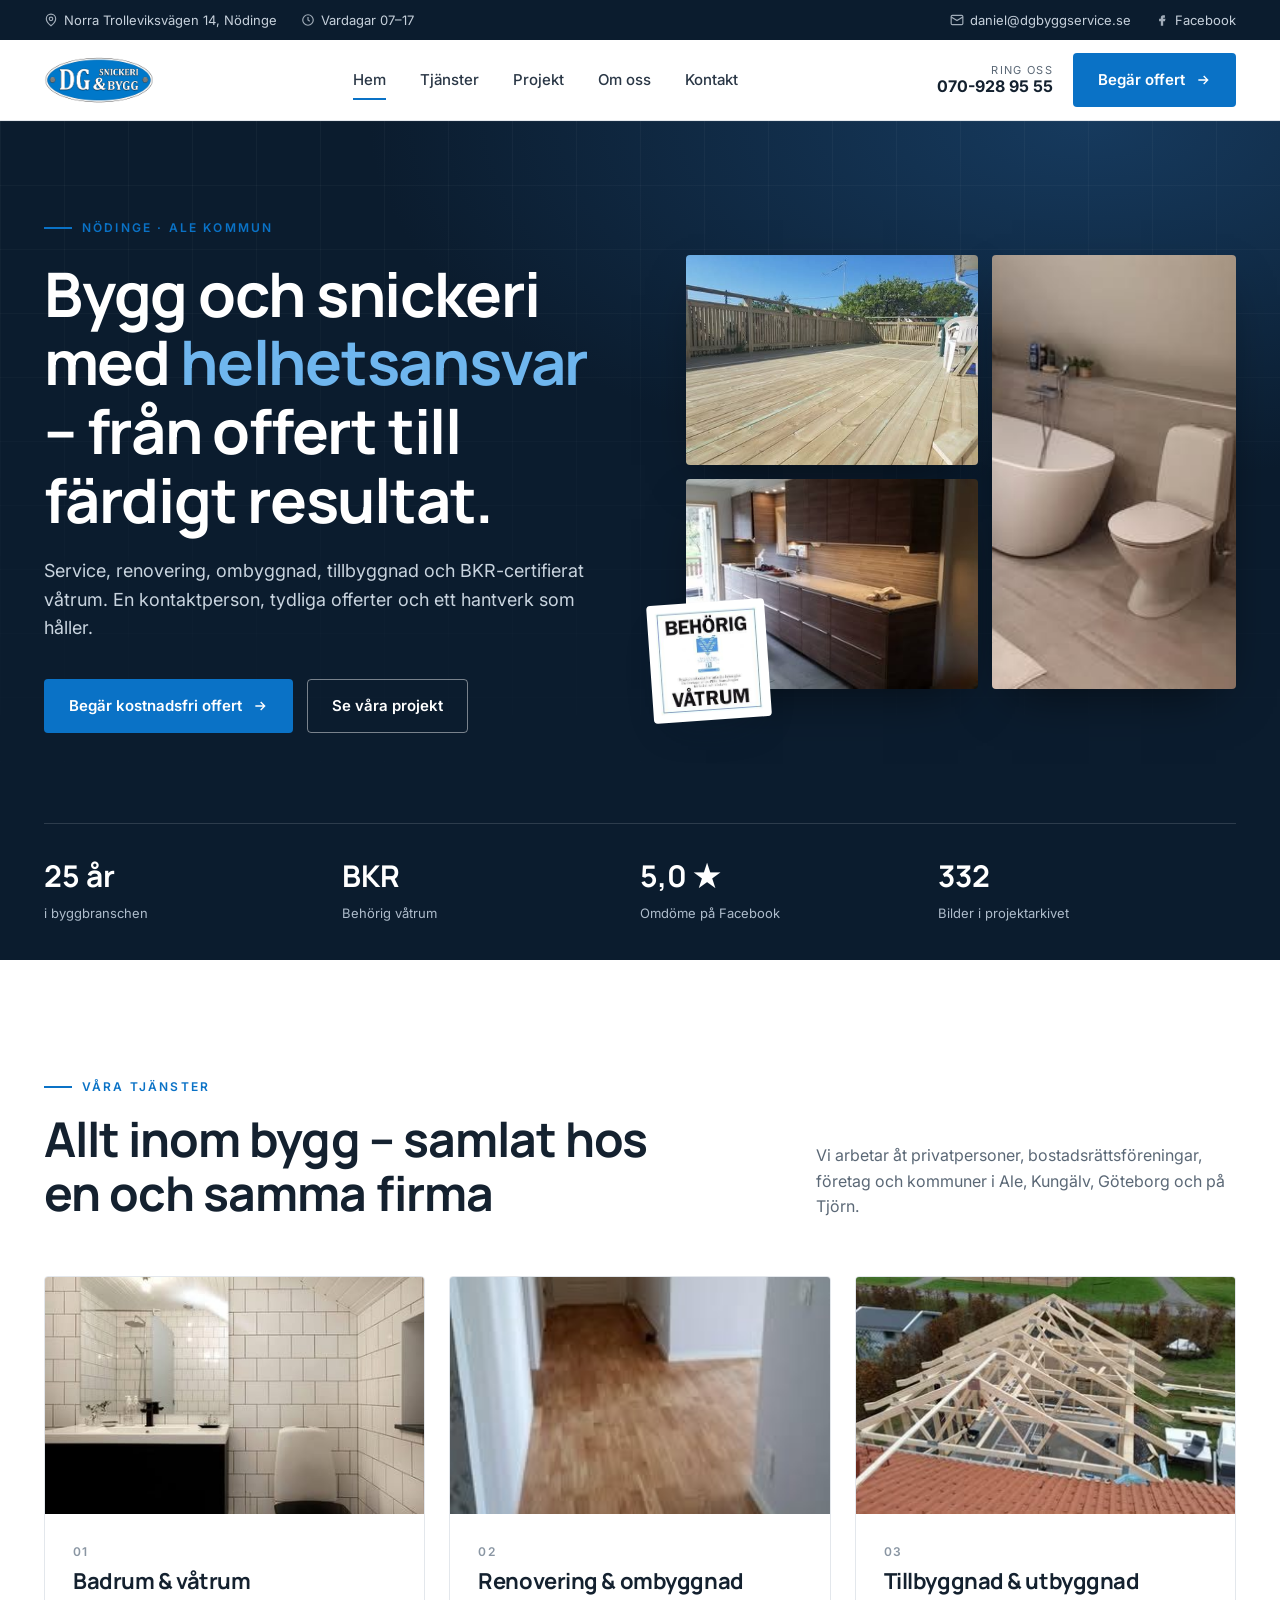
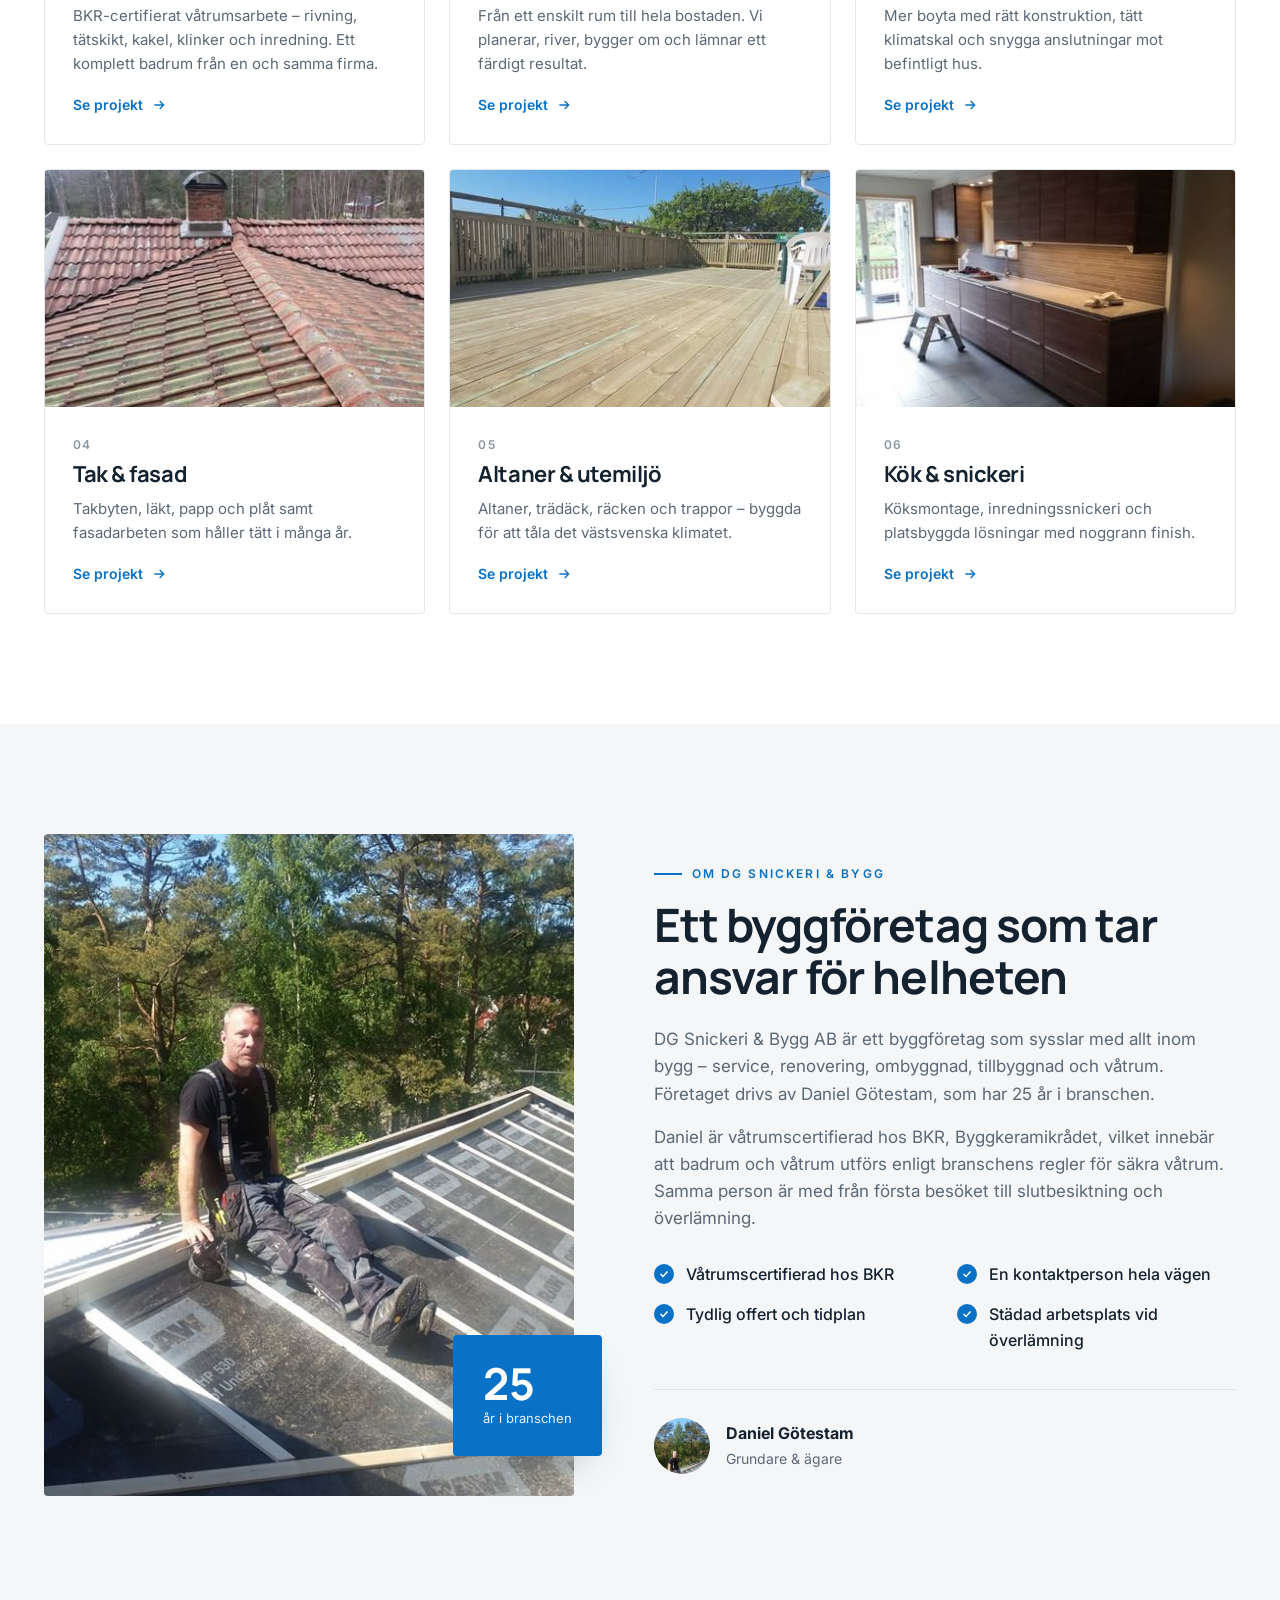
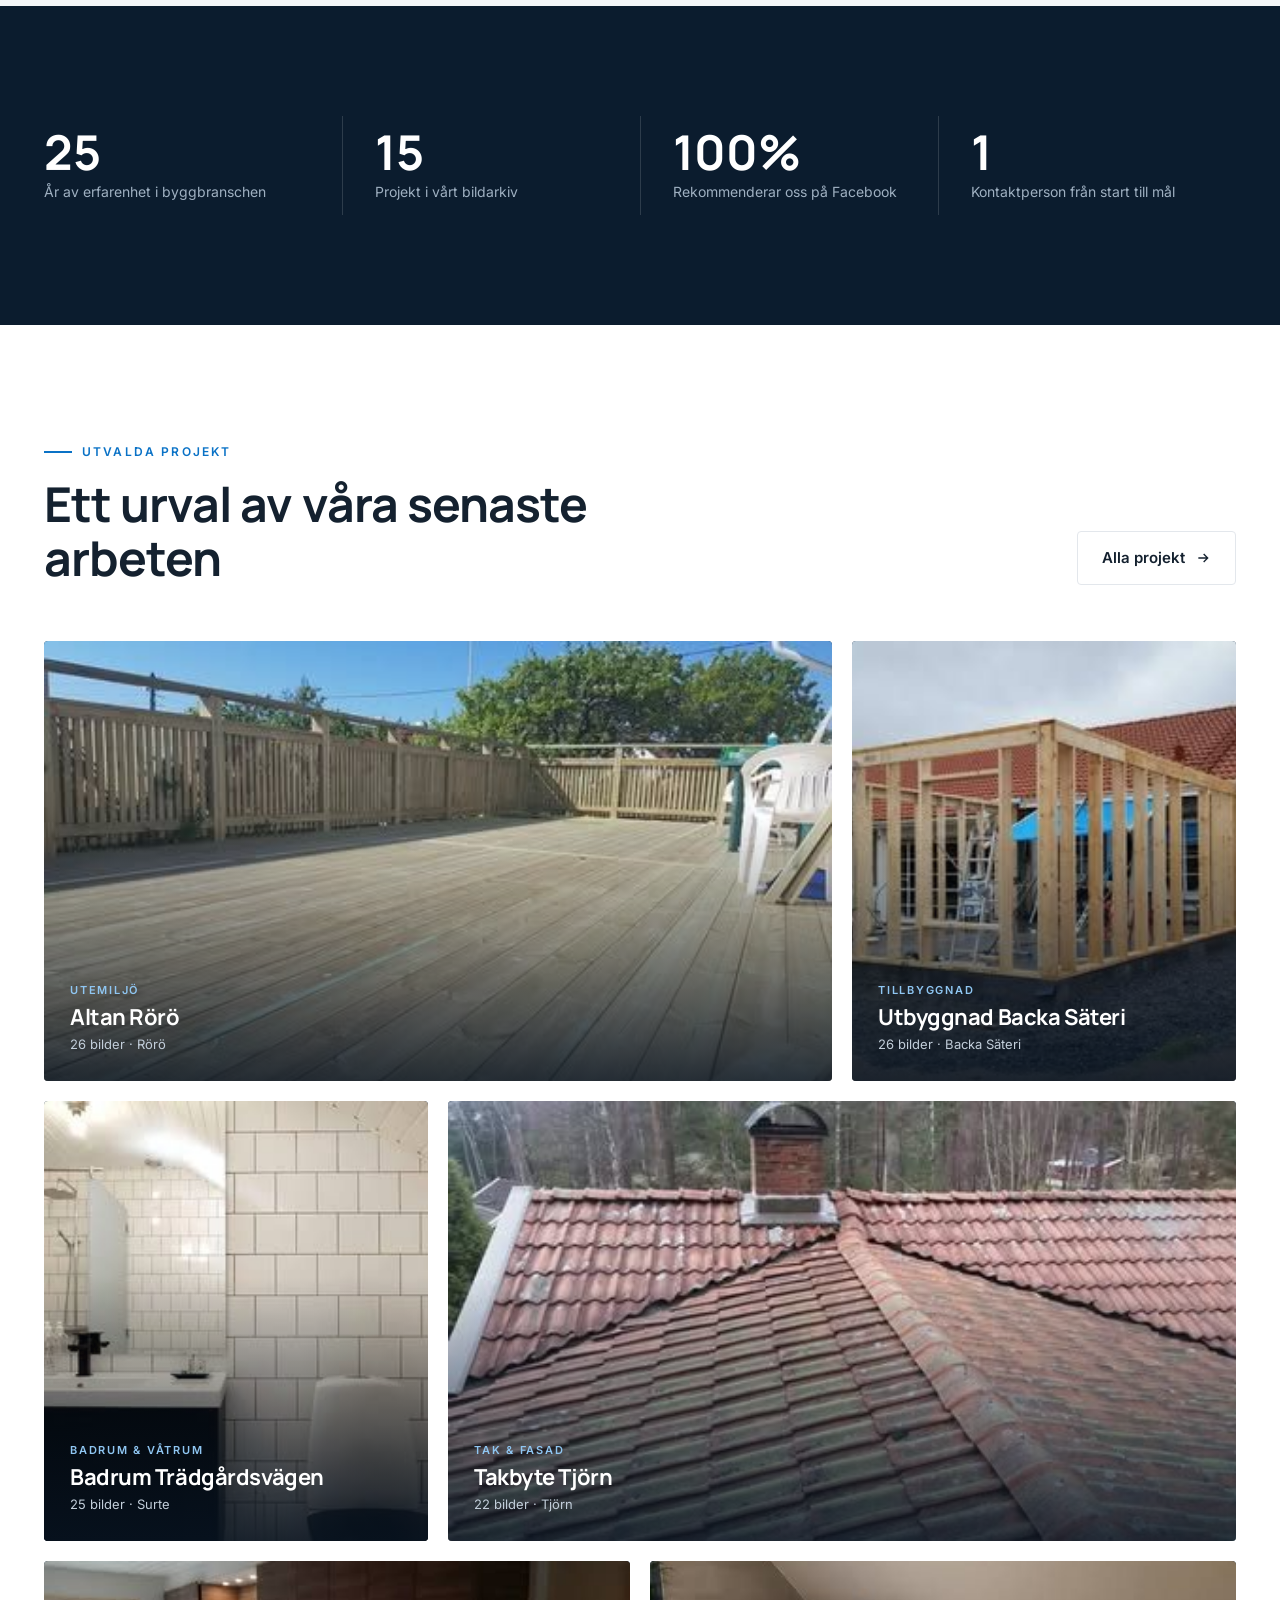
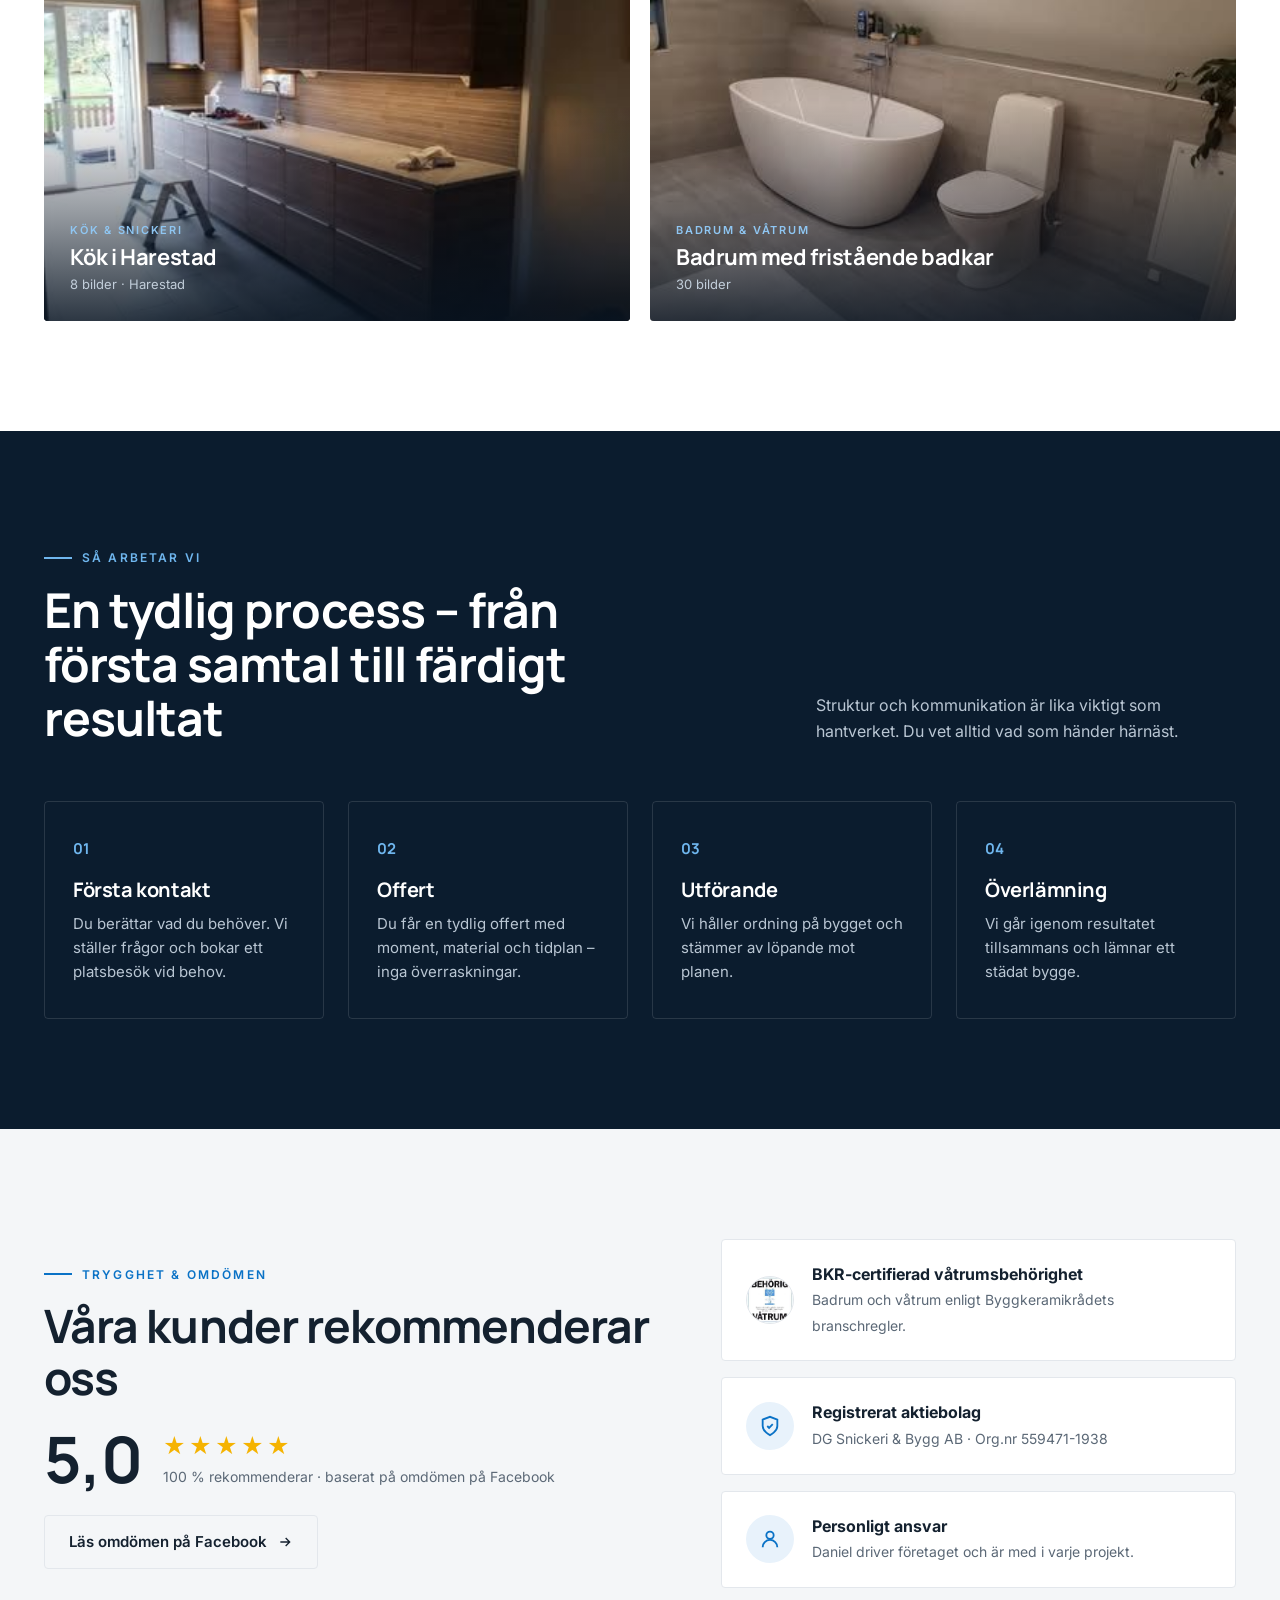
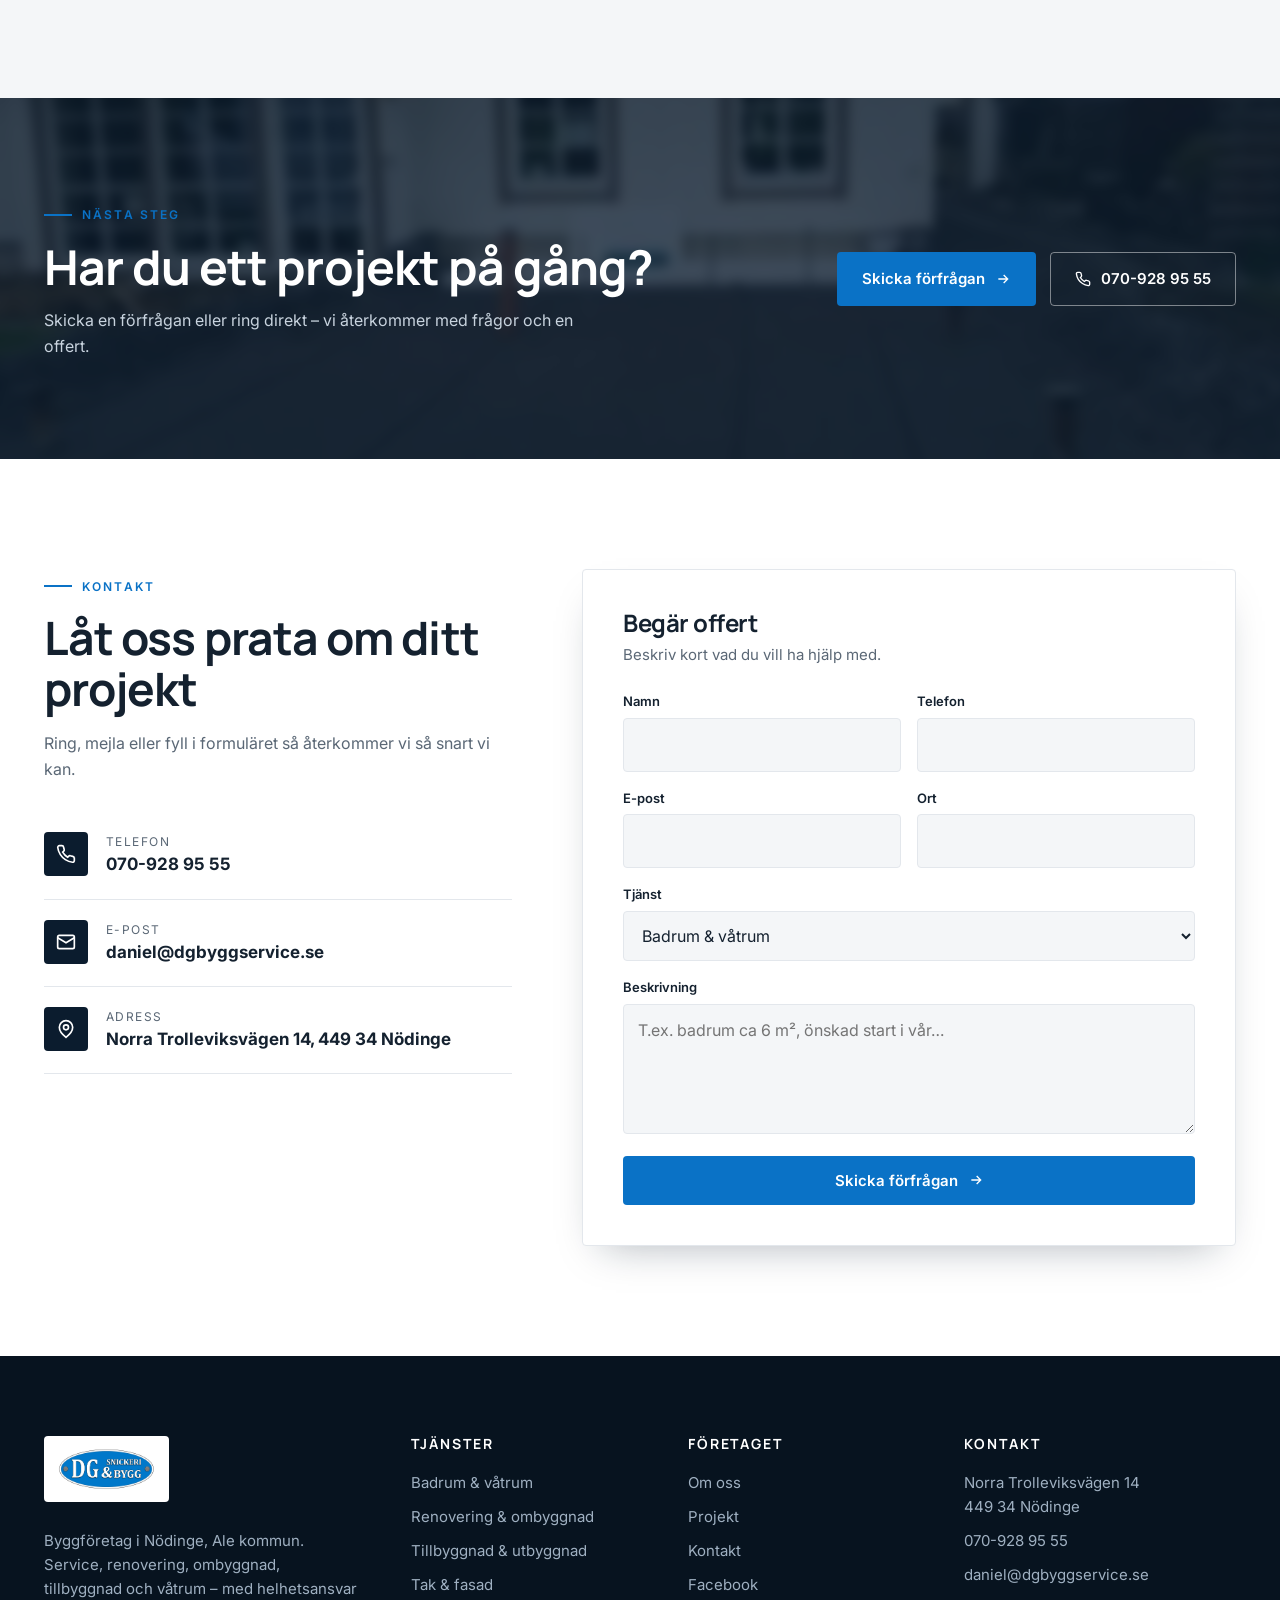
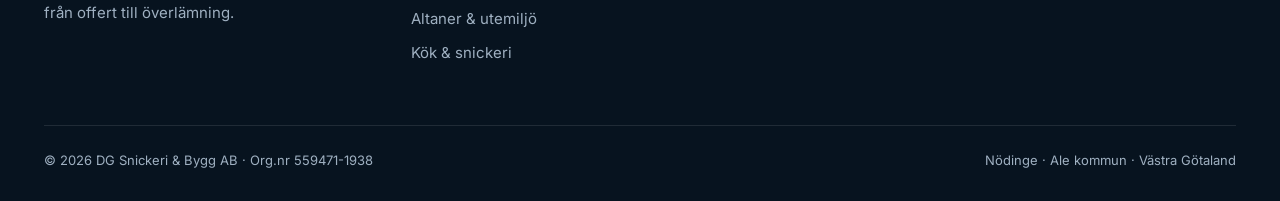
==== index.html @ f6592356 "DG Snickeri & Bygg – ny hemsida Statisk sajt med startsida och projektarkiv. Logotyp och info från d" ====
<!doctype html>
<html lang="sv">
<head>
<meta charset="utf-8">
<meta name="viewport" content="width=device-width, initial-scale=1">
<title>DG Snickeri & Bygg AB – Byggföretag i Nödinge, Ale</title>
<meta name="description" content="DG Snickeri & Bygg AB i Nödinge – service, renovering, ombyggnad, tillbyggnad och BKR-certifierat våtrum. 25 år i branschen.">
<meta property="og:title" content="DG Snickeri & Bygg AB – Byggföretag i Nödinge, Ale">
<meta property="og:description" content="DG Snickeri & Bygg AB i Nödinge – service, renovering, ombyggnad, tillbyggnad och BKR-certifierat våtrum. 25 år i branschen.">
<meta property="og:image" content="assets/projekt/altan-roro/01.jpg">
<link rel="icon" href="assets/img/favicon.png">
<link rel="preconnect" href="https://fonts.googleapis.com">
<link rel="preconnect" href="https://fonts.gstatic.com" crossorigin>
<link href="https://fonts.googleapis.com/css2?family=Inter:wght@400;500;600&family=Manrope:wght@600;700;800&display=swap" rel="stylesheet">
<link rel="stylesheet" href="assets/css/style.css">
</head>
<body>
<div class="topbar"><div class="wrap">
  <div class="tb-l"><span><svg viewBox="0 0 24 24" fill="none" stroke="currentColor" stroke-width="2"><path d="M20 10c0 6-8 12-8 12s-8-6-8-12a8 8 0 0 1 16 0z"/><circle cx="12" cy="10" r="3"/></svg>Norra Trolleviksvägen 14, Nödinge</span><span class="hide-m"><svg viewBox="0 0 24 24" fill="none" stroke="currentColor" stroke-width="2"><circle cx="12" cy="12" r="9"/><path d="M12 7v5l3 2"/></svg>Vardagar 07–17</span></div>
  <div class="tb-r"><a href="mailto:daniel@dgbyggservice.se"><svg viewBox="0 0 24 24" fill="none" stroke="currentColor" stroke-width="2"><rect x="2" y="4" width="20" height="16" rx="2"/><path d="m22 7-10 6L2 7"/></svg>daniel@dgbyggservice.se</a><a href="https://www.facebook.com/pages/DG-Snickeri-Bygg-AB/765867246837613" target="_blank" rel="noopener"><svg viewBox="0 0 24 24" fill="currentColor"><path d="M14 8h3V4h-3c-2.8 0-4 1.8-4 4.3V10H7v4h3v8h4v-8h3l1-4h-4V8.6c0-.4.3-.6.6-.6z"/></svg>Facebook</a></div>
</div></div>
<header class="site"><div class="wrap">
  <a class="logo" href="index.html"><img src="assets/img/logo.png" alt="DG Snickeri &amp; Bygg AB"></a>
  <nav class="main"><a href="index.html" class=active>Hem</a><a href="index.html#tjanster">Tjänster</a><a href="projekt.html">Projekt</a><a href="index.html#om-oss">Om oss</a><a href="index.html#kontakt">Kontakt</a></nav>
  <div class="hdr-cta">
    <a class="hdr-phone" href="tel:0709289555"><small>Ring oss</small><b>070-928 95 55</b></a>
    <a class="btn btn-primary" href="index.html#kontakt">Begär offert <svg viewBox="0 0 24 24" fill="none" stroke="currentColor" stroke-width="2"><path d="M5 12h14M13 6l6 6-6 6"/></svg></a>
    <button class="burger" aria-label="Meny"><span></span><span></span><span></span></button>
  </div>
</div></header>

<section class="hero">
  <div class="wrap hero-grid">
    <div>
      <span class="eyebrow">Nödinge · Ale kommun</span>
      <h1>Bygg och snickeri med <em>helhetsansvar</em> – från offert till färdigt resultat.</h1>
      <p class="lead">Service, renovering, ombyggnad, tillbyggnad och BKR-certifierat våtrum. En kontaktperson, tydliga offerter och ett hantverk som håller.</p>
      <div class="actions"><a class="btn btn-primary" href="#kontakt">Begär kostnadsfri offert <svg viewBox="0 0 24 24" fill="none" stroke="currentColor" stroke-width="2"><path d="M5 12h14M13 6l6 6-6 6"/></svg></a><a class="btn btn-ghost" href="projekt.html">Se våra projekt</a></div>
    </div>
    <div class="collage">
      <img src="assets/projekt/altan-roro/01.jpg" alt="Altan på Rörö" class="c1"><img src="assets/projekt/badrum-med-fristaende-badkar/04.jpg" alt="Badrum med fristående badkar" class="c2">
      <img src="assets/projekt/utbyggnad-backa-sateri/05.jpg" alt="Utbyggnad Backa Säteri" class="c3"><img src="assets/projekt/kok-i-harestad/06.jpg" alt="Kök i Harestad" class="c4">
      <div class="seal"><img src="assets/img/behorig-vatrum.jpg" alt="Behörig våtrum – BKR"></div>
    </div>
  </div>
  <div class="wrap"><div class="hero-facts">
      <div><b>25 år</b><span>i byggbranschen</span></div>
      <div><b>BKR</b><span>Behörig våtrum</span></div>
      <div><b>5,0 ★</b><span>Omdöme på Facebook</span></div>
      <div><b>332</b><span>Bilder i projektarkivet</span></div>
  </div></div>
</section>

<section id="tjanster">
  <div class="wrap">
    <div class="sec-head reveal"><div><span class="eyebrow">Våra tjänster</span><h2>Allt inom bygg – samlat hos en och samma firma</h2></div>
      <p>Vi arbetar åt privatpersoner, bostadsrättsföreningar, företag och kommuner i Ale, Kungälv, Göteborg och på Tjörn.</p></div>
    <div class="services">
<a class="svc reveal" href="projekt.html?kategori=Badrum & våtrum">
  <div class="ph"><img loading="lazy" src="assets/projekt/badrum-tradgardsvagen/03.jpg" alt="Badrum & våtrum"></div>
  <div class="bd"><span class="num">01</span><h3>Badrum & våtrum</h3><p>BKR-certifierat våtrumsarbete – rivning, tätskikt, kakel, klinker och inredning. Ett komplett badrum från en och samma firma.</p><span class="more">Se projekt <svg viewBox="0 0 24 24" fill="none" stroke="currentColor" stroke-width="2"><path d="M5 12h14M13 6l6 6-6 6"/></svg></span></div>
</a>
<a class="svc reveal" href="projekt.html?kategori=Renovering">
  <div class="ph"><img loading="lazy" src="assets/projekt/badrum-hall-trollevik/04.jpg" alt="Renovering & ombyggnad"></div>
  <div class="bd"><span class="num">02</span><h3>Renovering & ombyggnad</h3><p>Från ett enskilt rum till hela bostaden. Vi planerar, river, bygger om och lämnar ett färdigt resultat.</p><span class="more">Se projekt <svg viewBox="0 0 24 24" fill="none" stroke="currentColor" stroke-width="2"><path d="M5 12h14M13 6l6 6-6 6"/></svg></span></div>
</a>
<a class="svc reveal" href="projekt.html?kategori=Tillbyggnad">
  <div class="ph"><img loading="lazy" src="assets/projekt/utbyggnad-backa-sateri/06.jpg" alt="Tillbyggnad & utbyggnad"></div>
  <div class="bd"><span class="num">03</span><h3>Tillbyggnad & utbyggnad</h3><p>Mer boyta med rätt konstruktion, tätt klimatskal och snygga anslutningar mot befintligt hus.</p><span class="more">Se projekt <svg viewBox="0 0 24 24" fill="none" stroke="currentColor" stroke-width="2"><path d="M5 12h14M13 6l6 6-6 6"/></svg></span></div>
</a>
<a class="svc reveal" href="projekt.html?kategori=Tak & fasad">
  <div class="ph"><img loading="lazy" src="assets/projekt/takbyte-tjorn/05.jpg" alt="Tak & fasad"></div>
  <div class="bd"><span class="num">04</span><h3>Tak & fasad</h3><p>Takbyten, läkt, papp och plåt samt fasadarbeten som håller tätt i många år.</p><span class="more">Se projekt <svg viewBox="0 0 24 24" fill="none" stroke="currentColor" stroke-width="2"><path d="M5 12h14M13 6l6 6-6 6"/></svg></span></div>
</a>
<a class="svc reveal" href="projekt.html?kategori=Utemiljö">
  <div class="ph"><img loading="lazy" src="assets/projekt/altan-roro/01.jpg" alt="Altaner & utemiljö"></div>
  <div class="bd"><span class="num">05</span><h3>Altaner & utemiljö</h3><p>Altaner, trädäck, räcken och trappor – byggda för att tåla det västsvenska klimatet.</p><span class="more">Se projekt <svg viewBox="0 0 24 24" fill="none" stroke="currentColor" stroke-width="2"><path d="M5 12h14M13 6l6 6-6 6"/></svg></span></div>
</a>
<a class="svc reveal" href="projekt.html?kategori=Kök & snickeri">
  <div class="ph"><img loading="lazy" src="assets/projekt/kok-i-harestad/06.jpg" alt="Kök & snickeri"></div>
  <div class="bd"><span class="num">06</span><h3>Kök & snickeri</h3><p>Köksmontage, inredningssnickeri och platsbyggda lösningar med noggrann finish.</p><span class="more">Se projekt <svg viewBox="0 0 24 24" fill="none" stroke="currentColor" stroke-width="2"><path d="M5 12h14M13 6l6 6-6 6"/></svg></span></div>
</a></div>
  </div>
</section>

<section class="bg-2" id="om-oss">
  <div class="wrap about">
    <div class="about-media reveal"><img class="main" src="assets/img/daniel.jpg" alt="Daniel Götestam på ett takbyte">
      <div class="badge"><b>25</b><span>år i branschen</span></div></div>
    <div class="reveal">
      <span class="eyebrow">Om DG Snickeri &amp; Bygg</span>
      <h2>Ett byggföretag som tar ansvar för helheten</h2>
      <p>DG Snickeri &amp; Bygg AB är ett byggföretag som sysslar med allt inom bygg – service, renovering, ombyggnad, tillbyggnad och våtrum. Företaget drivs av Daniel Götestam, som har 25 år i branschen.</p>
      <p>Daniel är våtrumscertifierad hos BKR, Byggkeramikrådet, vilket innebär att badrum och våtrum utförs enligt branschens regler för säkra våtrum. Samma person är med från första besöket till slutbesiktning och överlämning.</p>
      <ul class="checks"><li>Våtrumscertifierad hos BKR</li><li>En kontaktperson hela vägen</li><li>Tydlig offert och tidplan</li><li>Städad arbetsplats vid överlämning</li></ul>
      <div class="sign"><img src="assets/img/daniel.jpg" alt=""><div><b>Daniel Götestam</b><span>Grundare &amp; ägare</span></div></div>
    </div>
  </div>
</section>

<section class="on-dark">
  <div class="wrap band reveal">
    <div><b>25</b><span>År av erfarenhet i byggbranschen</span></div>
    <div><b>15</b><span>Projekt i vårt bildarkiv</span></div>
    <div><b>100%</b><span>Rekommenderar oss på Facebook</span></div>
    <div><b>1</b><span>Kontaktperson från start till mål</span></div>
  </div>
</section>

<section id="projekt">
  <div class="wrap">
    <div class="sec-head reveal"><div><span class="eyebrow">Utvalda projekt</span><h2>Ett urval av våra senaste arbeten</h2></div>
      <a class="btn btn-outline" href="projekt.html">Alla projekt <svg viewBox="0 0 24 24" fill="none" stroke="currentColor" stroke-width="2"><path d="M5 12h14M13 6l6 6-6 6"/></svg></a></div>
    <div class="proj-grid" id="featured"></div>
  </div>
</section>

<section class="on-dark">
  <div class="wrap">
    <div class="sec-head reveal"><div><span class="eyebrow">Så arbetar vi</span><h2>En tydlig process – från första samtal till färdigt resultat</h2></div>
      <p>Struktur och kommunikation är lika viktigt som hantverket. Du vet alltid vad som händer härnäst.</p></div>
    <div class="process">
      <div class="step reveal"><h3>Första kontakt</h3><p>Du berättar vad du behöver. Vi ställer frågor och bokar ett platsbesök vid behov.</p></div>
      <div class="step reveal"><h3>Offert</h3><p>Du får en tydlig offert med moment, material och tidplan – inga överraskningar.</p></div>
      <div class="step reveal"><h3>Utförande</h3><p>Vi håller ordning på bygget och stämmer av löpande mot planen.</p></div>
      <div class="step reveal"><h3>Överlämning</h3><p>Vi går igenom resultatet tillsammans och lämnar ett städat bygge.</p></div>
    </div>
  </div>
</section>

<section class="bg-2">
  <div class="wrap trust">
    <div class="reveal"><span class="eyebrow">Trygghet &amp; omdömen</span>
      <h2 style="font-size:clamp(32px,4vw,46px);margin-top:16px">Våra kunder rekommenderar oss</h2>
      <div class="rating"><b>5,0</b><div><div class="stars">★★★★★</div><span style="color:var(--muted);font-size:14px">100 % rekommenderar · baserat på omdömen på Facebook</span></div></div>
      <a class="btn btn-outline" href="https://www.facebook.com/pages/DG-Snickeri-Bygg-AB/765867246837613" target="_blank" rel="noopener">Läs omdömen på Facebook <svg viewBox="0 0 24 24" fill="none" stroke="currentColor" stroke-width="2"><path d="M5 12h14M13 6l6 6-6 6"/></svg></a></div>
    <div class="trust-cards">
      <div class="tcard reveal"><div class="ic" style="background:#fff;border:1px solid var(--line);overflow:hidden"><img src="assets/img/behorig-vatrum.jpg" alt="" style="width:100%"></div><div><b>BKR-certifierad våtrumsbehörighet</b><span>Badrum och våtrum enligt Byggkeramikrådets branschregler.</span></div></div>
      <div class="tcard reveal"><div class="ic"><svg viewBox="0 0 24 24" fill="none" stroke="currentColor" stroke-width="2"><path d="M12 22s8-4 8-10V5l-8-3-8 3v7c0 6 8 10 8 10z"/><path d="m9 12 2 2 4-4"/></svg></div><div><b>Registrerat aktiebolag</b><span>DG Snickeri &amp; Bygg AB · Org.nr 559471-1938</span></div></div>
      <div class="tcard reveal"><div class="ic"><svg viewBox="0 0 24 24" fill="none" stroke="currentColor" stroke-width="2"><circle cx="12" cy="8" r="4"/><path d="M4 21a8 8 0 0 1 16 0"/></svg></div><div><b>Personligt ansvar</b><span>Daniel driver företaget och är med i varje projekt.</span></div></div>
    </div>
  </div>
</section>

<section class="cta">
  <div class="bgimg" style="background-image:url('assets/projekt/utbyggnad-backa-sateri/01.jpg')"></div>
  <div class="wrap"><div><span class="eyebrow">Nästa steg</span><h2 style="margin-top:16px">Har du ett projekt på gång?</h2><p>Skicka en förfrågan eller ring direkt – vi återkommer med frågor och en offert.</p></div>
    <div style="display:flex;gap:14px;flex-wrap:wrap"><a class="btn btn-primary" href="#kontakt">Skicka förfrågan <svg viewBox="0 0 24 24" fill="none" stroke="currentColor" stroke-width="2"><path d="M5 12h14M13 6l6 6-6 6"/></svg></a><a class="btn btn-ghost" href="tel:0709289555"><svg viewBox="0 0 24 24" fill="none" stroke="currentColor" stroke-width="2"><path d="M22 16.9v3a2 2 0 0 1-2.2 2 19.8 19.8 0 0 1-8.6-3.1 19.5 19.5 0 0 1-6-6A19.8 19.8 0 0 1 2.1 4.2 2 2 0 0 1 4.1 2h3a2 2 0 0 1 2 1.7c.1.9.4 1.8.7 2.7a2 2 0 0 1-.5 2.1L8 9.8a16 16 0 0 0 6 6l1.3-1.3a2 2 0 0 1 2.1-.4c.9.3 1.8.6 2.7.7a2 2 0 0 1 1.7 2z"/></svg> 070-928 95 55</a></div></div>
</section>

<section id="kontakt">
  <div class="wrap contact">
    <div class="reveal"><span class="eyebrow">Kontakt</span>
      <h2 style="font-size:clamp(32px,4vw,46px);margin-top:16px">Låt oss prata om ditt projekt</h2>
      <p style="color:var(--muted);margin-top:16px">Ring, mejla eller fyll i formuläret så återkommer vi så snart vi kan.</p>
      <ul class="cinfo">
        <li><div class="ic"><svg viewBox="0 0 24 24" fill="none" stroke="currentColor" stroke-width="2"><path d="M22 16.9v3a2 2 0 0 1-2.2 2 19.8 19.8 0 0 1-8.6-3.1 19.5 19.5 0 0 1-6-6A19.8 19.8 0 0 1 2.1 4.2 2 2 0 0 1 4.1 2h3a2 2 0 0 1 2 1.7c.1.9.4 1.8.7 2.7a2 2 0 0 1-.5 2.1L8 9.8a16 16 0 0 0 6 6l1.3-1.3a2 2 0 0 1 2.1-.4c.9.3 1.8.6 2.7.7a2 2 0 0 1 1.7 2z"/></svg></div><div><small>Telefon</small><b><a href="tel:0709289555">070-928 95 55</a></b></div></li>
        <li><div class="ic"><svg viewBox="0 0 24 24" fill="none" stroke="currentColor" stroke-width="2"><rect x="2" y="4" width="20" height="16" rx="2"/><path d="m22 7-10 6L2 7"/></svg></div><div><small>E-post</small><b><a href="mailto:daniel@dgbyggservice.se">daniel@dgbyggservice.se</a></b></div></li>
        <li><div class="ic"><svg viewBox="0 0 24 24" fill="none" stroke="currentColor" stroke-width="2"><path d="M20 10c0 6-8 12-8 12s-8-6-8-12a8 8 0 0 1 16 0z"/><circle cx="12" cy="10" r="3"/></svg></div><div><small>Adress</small><b>Norra Trolleviksvägen 14, 449 34 Nödinge</b></div></li>
      </ul>
    </div>
    <form class="quote reveal">
      <h3>Begär offert</h3><p>Beskriv kort vad du vill ha hjälp med.</p>
      <div class="fgrid">
        <div class="field"><label>Namn</label><input name="Namn" required></div>
        <div class="field"><label>Telefon</label><input name="Telefon" type="tel" required></div>
        <div class="field"><label>E-post</label><input name="E-post" type="email"></div>
        <div class="field"><label>Ort</label><input name="Ort"></div>
        <div class="field full"><label>Tjänst</label><select name="Tjänst"><option>Badrum & våtrum</option><option>Renovering & ombyggnad</option><option>Tillbyggnad & utbyggnad</option><option>Tak & fasad</option><option>Altaner & utemiljö</option><option>Kök & snickeri</option><option>Annat</option></select></div>
        <div class="field full"><label>Beskrivning</label><textarea name="Beskrivning" placeholder="T.ex. badrum ca 6 m², önskad start i vår…"></textarea></div>
      </div>
      <button class="btn btn-primary" type="submit">Skicka förfrågan <svg viewBox="0 0 24 24" fill="none" stroke="currentColor" stroke-width="2"><path d="M5 12h14M13 6l6 6-6 6"/></svg></button>
    </form>
  </div>
</section>

<footer class="site"><div class="wrap">
  <div class="fcols">
    <div><a class="flogo" href="index.html"><img src="assets/img/logo.png" alt="DG Snickeri &amp; Bygg"></a>
      <p>Byggföretag i Nödinge, Ale kommun. Service, renovering, ombyggnad, tillbyggnad och våtrum – med helhetsansvar från offert till överlämning.</p></div>
    <div><h4>Tjänster</h4><ul><li><a href="projekt.html?kategori=Badrum & våtrum">Badrum & våtrum</a></li><li><a href="projekt.html?kategori=Renovering">Renovering & ombyggnad</a></li><li><a href="projekt.html?kategori=Tillbyggnad">Tillbyggnad & utbyggnad</a></li><li><a href="projekt.html?kategori=Tak & fasad">Tak & fasad</a></li><li><a href="projekt.html?kategori=Utemiljö">Altaner & utemiljö</a></li><li><a href="projekt.html?kategori=Kök & snickeri">Kök & snickeri</a></li></ul></div>
    <div><h4>Företaget</h4><ul><li><a href="index.html#om-oss">Om oss</a></li><li><a href="projekt.html">Projekt</a></li><li><a href="index.html#kontakt">Kontakt</a></li><li><a href="https://www.facebook.com/pages/DG-Snickeri-Bygg-AB/765867246837613" target="_blank" rel="noopener">Facebook</a></li></ul></div>
    <div><h4>Kontakt</h4><ul><li>Norra Trolleviksvägen 14<br>449 34 Nödinge</li><li><a href="tel:0709289555">070-928 95 55</a></li><li><a href="mailto:daniel@dgbyggservice.se">daniel@dgbyggservice.se</a></li></ul></div>
  </div>
  <div class="fbottom"><span>© 2026 DG Snickeri &amp; Bygg AB · Org.nr 559471-1938</span><span>Nödinge · Ale kommun · Västra Götaland</span></div>
</div></footer>
<div class="lb" id="lb">
  <div class="lb-top"><div><h3 id="lb-title" style="display:inline"></h3><span id="lb-count"></span></div><button class="lb-close" aria-label="Stäng">✕</button></div>
  <div class="lb-stage"><button class="lb-nav prev" aria-label="Föregående">‹</button><img id="lb-img" alt=""><button class="lb-nav next" aria-label="Nästa">›</button></div>
  <div class="lb-thumbs"></div>
</div>
<script src="assets/data/projects.js"></script>
<script src="assets/js/main.js"></script>
</body>
</html>
---- assets/css/style.css ----
:root{
  --navy:#0b1c2e;--navy-2:#122a43;--ink:#14212f;--muted:#5b6876;--line:#e3e7ec;
  --bg:#ffffff;--bg-2:#f4f6f8;--brand:#0a72c6;--brand-d:#085a9c;--steel:#8a96a3;
  --radius:4px;--max:1240px;--shadow:0 18px 40px -20px rgba(11,28,46,.35);
}
*{box-sizing:border-box;margin:0;padding:0}
html{scroll-behavior:smooth}
body{font-family:"Inter",system-ui,sans-serif;color:var(--ink);background:var(--bg);line-height:1.6;font-size:16px;-webkit-font-smoothing:antialiased}
img{display:block;max-width:100%}
a{color:inherit;text-decoration:none}
h1,h2,h3,h4{font-family:"Manrope","Inter",sans-serif;line-height:1.12;letter-spacing:-.02em;font-weight:700}
.wrap{max-width:var(--max);margin:0 auto;padding:0 24px}
.eyebrow{display:inline-flex;align-items:center;gap:10px;font-size:12px;font-weight:600;letter-spacing:.18em;text-transform:uppercase;color:var(--brand)}
.eyebrow::before{content:"";width:28px;height:2px;background:currentColor}
.on-dark .eyebrow{color:#6fb6ee}

/* Buttons */
.btn{display:inline-flex;align-items:center;gap:10px;padding:14px 24px;border-radius:var(--radius);font-weight:600;font-size:15px;border:1px solid transparent;transition:.2s;cursor:pointer;font-family:inherit}
.btn svg{width:16px;height:16px}
.btn-primary{background:var(--brand);color:#fff}
.btn-primary:hover{background:var(--brand-d)}
.btn-ghost{border-color:rgba(255,255,255,.45);color:#fff}
.btn-ghost:hover{background:#fff;color:var(--navy)}
.btn-outline{border-color:var(--line);color:var(--ink)}
.btn-outline:hover{border-color:var(--ink)}

/* Top bar + header */
.topbar{background:var(--navy);color:#c7d1dc;font-size:13px}
.topbar .wrap{display:flex;justify-content:space-between;align-items:center;height:40px;gap:16px}
.topbar .tb-l,.topbar .tb-r{display:flex;gap:24px;align-items:center}
.topbar a:hover{color:#fff}
.topbar svg{width:14px;height:14px;vertical-align:-2px;margin-right:6px;opacity:.8}
header.site{position:sticky;top:0;z-index:50;background:rgba(255,255,255,.97);backdrop-filter:blur(8px);border-bottom:1px solid var(--line)}
header.site .wrap{display:flex;align-items:center;justify-content:space-between;height:80px}
.logo img{height:52px;width:auto}
nav.main{display:flex;gap:34px;font-weight:500;font-size:15px}
nav.main a{position:relative;padding:6px 0;color:#2a3746}
nav.main a::after{content:"";position:absolute;left:0;bottom:-2px;width:0;height:2px;background:var(--brand);transition:.25s}
nav.main a:hover::after,nav.main a.active::after{width:100%}
.hdr-cta{display:flex;align-items:center;gap:20px}
.hdr-phone{display:flex;flex-direction:column;line-height:1.2;text-align:right}
.hdr-phone small{font-size:11px;color:var(--muted);text-transform:uppercase;letter-spacing:.12em}
.hdr-phone b{font-size:16px}
.burger{display:none;background:none;border:0;cursor:pointer;padding:8px}
.burger span{display:block;width:24px;height:2px;background:var(--ink);margin:5px 0}

/* Hero */
.hero{position:relative;color:#fff;background:radial-gradient(1200px 600px at 85% 0%,#163a5e 0%,transparent 60%),var(--navy);padding:90px 0 0;overflow:hidden}
.hero::before{content:"";position:absolute;inset:0;background-image:linear-gradient(rgba(255,255,255,.035) 1px,transparent 1px),linear-gradient(90deg,rgba(255,255,255,.035) 1px,transparent 1px);background-size:64px 64px;mask-image:linear-gradient(180deg,#000,transparent 85%)}
.hero .wrap{position:relative}
.hero-grid{display:grid;grid-template-columns:1.05fr 1fr;gap:64px;align-items:center}
.hero h1{font-size:clamp(38px,4.8vw,64px);margin:22px 0 22px}
.hero h1 em{font-style:normal;color:#6fb6ee}
.hero p.lead{font-size:18px;max-width:540px;color:#c9d4df}
.hero .actions{display:flex;gap:14px;margin-top:36px;flex-wrap:wrap}
.collage{position:relative;display:grid;grid-template-columns:1.2fr 1fr;grid-template-rows:210px 210px;gap:14px}
.collage>img{width:100%;height:100%;object-fit:cover;border-radius:var(--radius);box-shadow:0 20px 50px -20px rgba(0,0,0,.6)}
.collage .c2{grid-row:span 2}
.collage .c3{display:none}
.collage .seal{position:absolute;left:-36px;bottom:-30px;width:118px;background:#fff;padding:8px;border-radius:var(--radius);box-shadow:var(--shadow);transform:rotate(-4deg)}
.hero-facts{display:grid;grid-template-columns:repeat(4,1fr);margin-top:90px;border-top:1px solid rgba(255,255,255,.14)}
.hero-facts div{padding:28px 24px 34px 0}
.hero-facts b{display:block;font-family:Manrope;font-size:30px;font-weight:700}
.hero-facts span{font-size:13px;color:#aebccb}

/* Sections */
section{padding:110px 0}
.sec-head{display:flex;justify-content:space-between;align-items:flex-end;gap:40px;margin-bottom:56px}
.sec-head h2{font-size:clamp(32px,4vw,48px);max-width:640px;margin-top:16px}
.sec-head p{max-width:420px;color:var(--muted)}
.bg-2{background:var(--bg-2)}
.on-dark{background:var(--navy);color:#fff}
.on-dark p{color:#b9c6d3}

/* Services */
.services{display:grid;grid-template-columns:repeat(3,1fr);gap:24px}
.svc{background:#fff;border:1px solid var(--line);border-radius:var(--radius);overflow:hidden;display:flex;flex-direction:column;transition:.3s}
.svc:hover{box-shadow:var(--shadow);transform:translateY(-4px)}
.svc .ph{aspect-ratio:16/10;overflow:hidden;background:var(--bg-2)}
.svc .ph img{width:100%;height:100%;object-fit:cover;transition:.6s}
.svc:hover .ph img{transform:scale(1.05)}
.svc .bd{padding:28px;flex:1;display:flex;flex-direction:column}
.svc .num{font-size:12px;color:var(--steel);font-weight:600;letter-spacing:.1em}
.svc h3{font-size:22px;margin:8px 0 10px}
.svc p{color:var(--muted);font-size:15px;flex:1}
.svc .more{margin-top:18px;font-weight:600;font-size:14px;color:var(--brand);display:flex;gap:8px;align-items:center}

/* About */
.about{display:grid;grid-template-columns:1fr 1.1fr;gap:80px;align-items:center}
.about-media{position:relative}
.about-media .main{aspect-ratio:4/5;object-fit:cover;width:100%;border-radius:var(--radius)}
.about-media .badge{position:absolute;right:-28px;bottom:40px;background:var(--brand);color:#fff;padding:26px 30px;border-radius:var(--radius);box-shadow:var(--shadow)}
.about-media .badge b{font-family:Manrope;font-size:44px;display:block;line-height:1}
.about-media .badge span{font-size:13px;opacity:.9}
.about h2{font-size:clamp(32px,4vw,46px);margin:16px 0 24px}
.about p{color:var(--muted);margin-bottom:16px;font-size:17px}
.checks{list-style:none;display:grid;grid-template-columns:1fr 1fr;gap:14px 24px;margin:30px 0 36px}
.checks li{display:flex;gap:12px;align-items:flex-start;font-weight:500}
.checks li::before{content:"";flex:0 0 20px;height:20px;margin-top:2px;border-radius:50%;background:var(--brand) url("data:image/svg+xml,%3Csvg xmlns='http://www.w3.org/2000/svg' viewBox='0 0 24 24' fill='none' stroke='white' stroke-width='3'%3E%3Cpath d='M5 12l5 5 9-10'/%3E%3C/svg%3E") center/12px no-repeat}
.sign{display:flex;align-items:center;gap:16px;padding-top:28px;border-top:1px solid var(--line)}
.sign img{width:56px;height:56px;border-radius:50%;object-fit:cover;object-position:top}
.sign b{display:block}.sign span{font-size:14px;color:var(--muted)}

/* Projects grid */
.proj-grid{display:grid;grid-template-columns:repeat(12,1fr);gap:20px}
.proj{position:relative;overflow:hidden;border-radius:var(--radius);background:var(--navy-2);color:#fff;cursor:pointer;min-height:300px}
.proj img{position:absolute;inset:0;width:100%;height:100%;object-fit:cover;transition:.7s}
.proj::after{content:"";position:absolute;inset:0;background:linear-gradient(0deg,rgba(8,20,34,.85),rgba(8,20,34,0) 60%)}
.proj:hover img{transform:scale(1.06)}
.proj .cap{position:absolute;left:0;right:0;bottom:0;padding:26px;z-index:2}
.proj .cat{font-size:11px;letter-spacing:.16em;text-transform:uppercase;color:#8fc6f2;font-weight:600}
.proj h3{font-size:22px;margin-top:6px}
.proj .cnt{font-size:13px;color:#c2ceda;margin-top:4px}
.proj.w8{grid-column:span 8;min-height:440px}.proj.w4{grid-column:span 4;min-height:440px}
.proj.w6{grid-column:span 6;min-height:360px}

/* Stats band */
.band{display:grid;grid-template-columns:repeat(4,1fr);gap:0}
.band div{padding:10px 32px;border-left:1px solid rgba(255,255,255,.14)}
.band div:first-child{border-left:0;padding-left:0}
.band b{font-family:Manrope;font-size:48px;display:block;line-height:1.1}
.band span{color:#9fb0c1;font-size:14px}

/* Process */
.process{display:grid;grid-template-columns:repeat(4,1fr);gap:24px;counter-reset:s}
.step{padding:34px 28px;border:1px solid rgba(255,255,255,.12);border-radius:var(--radius);position:relative}
.step::before{counter-increment:s;content:"0" counter(s);font-family:Manrope;font-size:15px;color:#6fb6ee;font-weight:700}
.step h3{font-size:20px;margin:18px 0 10px}
.step p{font-size:15px}

/* Reviews / trust */
.trust{display:grid;grid-template-columns:1.2fr 1fr;gap:60px;align-items:center}
.rating{display:flex;align-items:center;gap:20px;margin:24px 0}
.rating b{font-family:Manrope;font-size:64px;line-height:1}
.stars{color:#f5b301;font-size:22px;letter-spacing:3px}
.trust-cards{display:grid;gap:16px}
.tcard{display:flex;gap:18px;align-items:center;padding:22px 24px;background:#fff;border:1px solid var(--line);border-radius:var(--radius)}
.tcard .ic{flex:0 0 48px;height:48px;border-radius:50%;background:#e8f2fb;color:var(--brand);display:grid;place-items:center}
.tcard .ic svg{width:22px;height:22px}
.tcard b{display:block}.tcard span{font-size:14px;color:var(--muted)}

/* CTA */
.cta{position:relative;overflow:hidden;color:#fff;padding:100px 0;background:var(--navy)}
.cta .bgimg,.phead .bgimg{position:absolute;inset:-20px;background-size:cover;background-position:center;opacity:.22;filter:blur(6px)}
.cta .wrap{position:relative;display:flex;justify-content:space-between;align-items:center;gap:40px}
.cta h2{font-size:clamp(30px,4vw,48px);max-width:640px}
.cta p{color:#c8d3de;margin-top:14px;max-width:560px}

/* Contact */
.contact{display:grid;grid-template-columns:1fr 1.2fr;gap:70px}
.cinfo{list-style:none;margin-top:30px}
.cinfo li{display:flex;gap:18px;padding:20px 0;border-bottom:1px solid var(--line)}
.cinfo .ic{flex:0 0 44px;height:44px;border-radius:var(--radius);background:var(--navy);color:#fff;display:grid;place-items:center}
.cinfo .ic svg{width:20px;height:20px}
.cinfo small{display:block;font-size:12px;letter-spacing:.12em;text-transform:uppercase;color:var(--muted)}
.cinfo b{font-size:17px}
form.quote{background:#fff;border:1px solid var(--line);padding:40px;border-radius:var(--radius);box-shadow:var(--shadow)}
form.quote h3{font-size:24px;margin-bottom:6px}
form.quote>p{color:var(--muted);margin-bottom:24px;font-size:15px}
.fgrid{display:grid;grid-template-columns:1fr 1fr;gap:16px}
.field{display:flex;flex-direction:column;gap:6px}
.field.full{grid-column:1/-1}
.field label{font-size:13px;font-weight:600}
.field input,.field select,.field textarea{font:inherit;padding:13px 14px;border:1px solid var(--line);border-radius:var(--radius);background:var(--bg-2);color:var(--ink)}
.field input:focus,.field select:focus,.field textarea:focus{outline:2px solid var(--brand);background:#fff;border-color:transparent}
.field textarea{min-height:130px;resize:vertical}
form.quote .btn{margin-top:22px;width:100%;justify-content:center}

/* Footer */
footer.site{background:#07131f;color:#9fb0c1;padding:80px 0 30px;font-size:15px}
.fcols{display:grid;grid-template-columns:1.4fr 1fr 1fr 1.2fr;gap:50px}
.fcols h4{color:#fff;font-size:14px;letter-spacing:.14em;text-transform:uppercase;margin-bottom:20px}
.fcols ul{list-style:none;display:grid;gap:10px}
.fcols a:hover{color:#fff}
.flogo{background:#fff;display:inline-block;padding:10px 14px;border-radius:var(--radius);margin-bottom:20px}
.flogo img{height:46px}
.fbottom{margin-top:60px;padding-top:24px;border-top:1px solid rgba(255,255,255,.1);display:flex;justify-content:space-between;font-size:13px;flex-wrap:wrap;gap:10px}

/* Page header */
.phead{background:var(--navy);color:#fff;padding:90px 0 70px;position:relative;overflow:hidden}
.phead .wrap{position:relative}
.phead h1{font-size:clamp(38px,5vw,62px);margin:16px 0 14px}
.phead p{color:#c8d3de;max-width:620px;font-size:18px}
.crumbs{font-size:13px;color:#9fb0c1;margin-bottom:10px}
.crumbs a:hover{color:#fff}

/* Filters */
.filters{display:flex;gap:10px;flex-wrap:wrap;margin-bottom:40px}
.filters button{font:inherit;font-size:14px;font-weight:500;padding:10px 18px;border:1px solid var(--line);background:#fff;border-radius:40px;cursor:pointer;transition:.2s}
.filters button.on,.filters button:hover{background:var(--navy);color:#fff;border-color:var(--navy)}
.pgrid{display:grid;grid-template-columns:repeat(3,1fr);gap:24px}
.pgrid .proj{min-height:340px}

/* Lightbox */
.lb{position:fixed;inset:0;background:rgba(5,12,20,.96);z-index:100;display:none;flex-direction:column}
.lb.open{display:flex}
.lb-top{display:flex;justify-content:space-between;align-items:center;padding:18px 24px;color:#fff}
.lb-top h3{font-size:18px}.lb-top span{color:#9fb0c1;font-size:14px;margin-left:12px}
.lb-close,.lb-nav{background:rgba(255,255,255,.08);border:0;color:#fff;width:48px;height:48px;border-radius:50%;cursor:pointer;font-size:22px;display:grid;place-items:center}
.lb-close:hover,.lb-nav:hover{background:rgba(255,255,255,.2)}
.lb-stage{flex:1;display:flex;align-items:center;justify-content:center;gap:16px;padding:0 20px;min-height:0}
.lb-stage img{max-height:100%;max-width:calc(100% - 140px);object-fit:contain;border-radius:2px}
.lb-thumbs{display:flex;gap:8px;overflow-x:auto;padding:16px 24px}
.lb-thumbs img{height:64px;width:86px;object-fit:cover;opacity:.45;cursor:pointer;border-radius:2px;flex:0 0 auto}
.lb-thumbs img.on{opacity:1;outline:2px solid var(--brand)}

.reveal{opacity:0;transform:translateY(24px);transition:opacity .8s,transform .8s}
.reveal.in{opacity:1;transform:none}

@media (max-width:1024px){
  nav.main,.hdr-phone{display:none}
  .burger{display:block}
  nav.main.open{display:flex;position:absolute;top:80px;left:0;right:0;flex-direction:column;background:#fff;padding:20px 24px;border-bottom:1px solid var(--line);gap:16px}
  .services,.pgrid{grid-template-columns:1fr 1fr}
  .about,.trust,.contact,.hero-grid{grid-template-columns:1fr;gap:50px}
  .collage .seal{left:12px}
  .about-media .badge{right:16px}
  .process,.band{grid-template-columns:1fr 1fr;gap:24px}
  .band div{border-left:0;padding:0}
  .proj.w8,.proj.w4,.proj.w6{grid-column:span 12;min-height:340px}
  .fcols{grid-template-columns:1fr 1fr}
  .cta .wrap{flex-direction:column;align-items:flex-start}
}
@media (max-width:640px){
  section{padding:76px 0}
  .wrap{padding:0 16px}
  .topbar .tb-l span.hide-m{display:none}
  .topbar .tb-r{display:none}
  .services,.pgrid,.process,.checks,.fgrid,.fcols{grid-template-columns:1fr}
  .hero-facts{grid-template-columns:1fr 1fr}
  .hdr-cta .btn{display:none}
  .sec-head{flex-direction:column;align-items:flex-start}
  form.quote{padding:26px}
  .lb-stage img{max-width:100%}
  .lb-nav{position:absolute;bottom:110px}
  .lb-nav.prev{left:20px}.lb-nav.next{right:20px}
}
.svc .more svg,.cta .btn svg,.topbar svg{flex:0 0 auto}.svc .more svg{width:16px;height:16px}
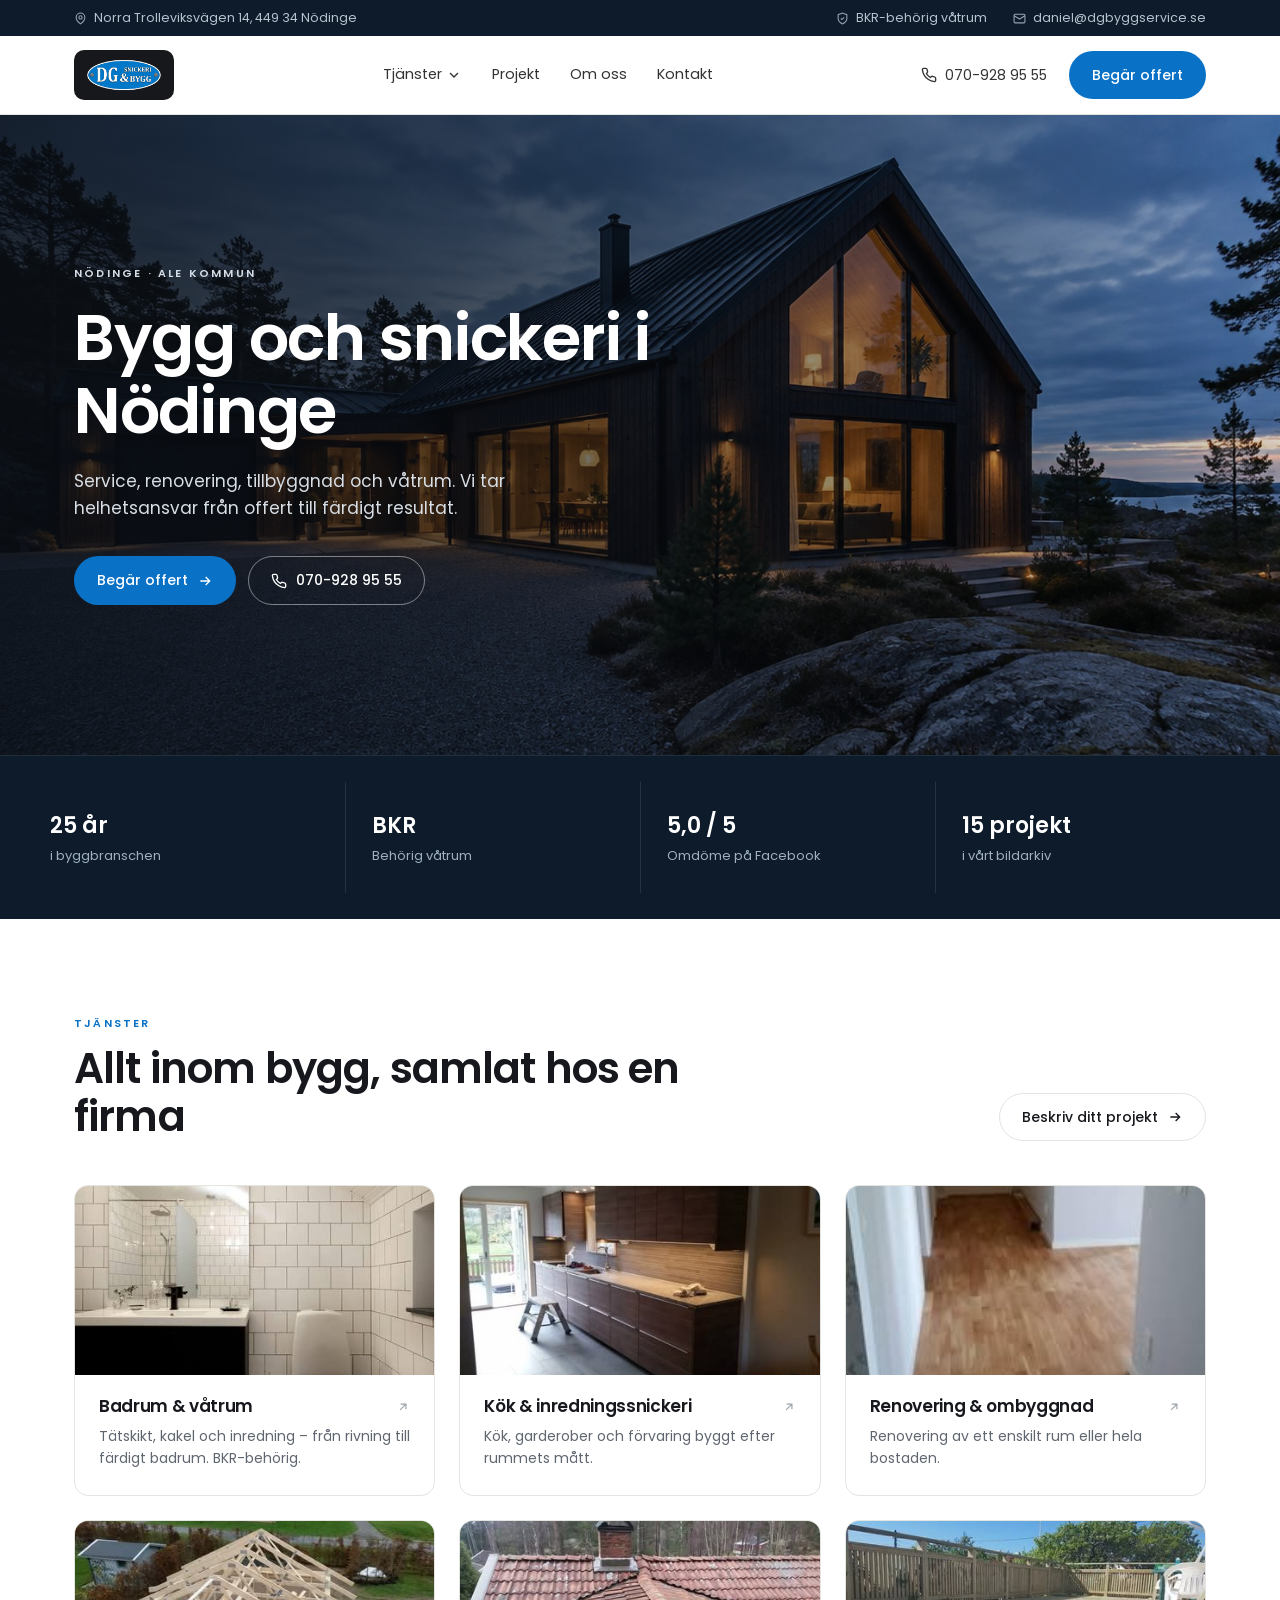
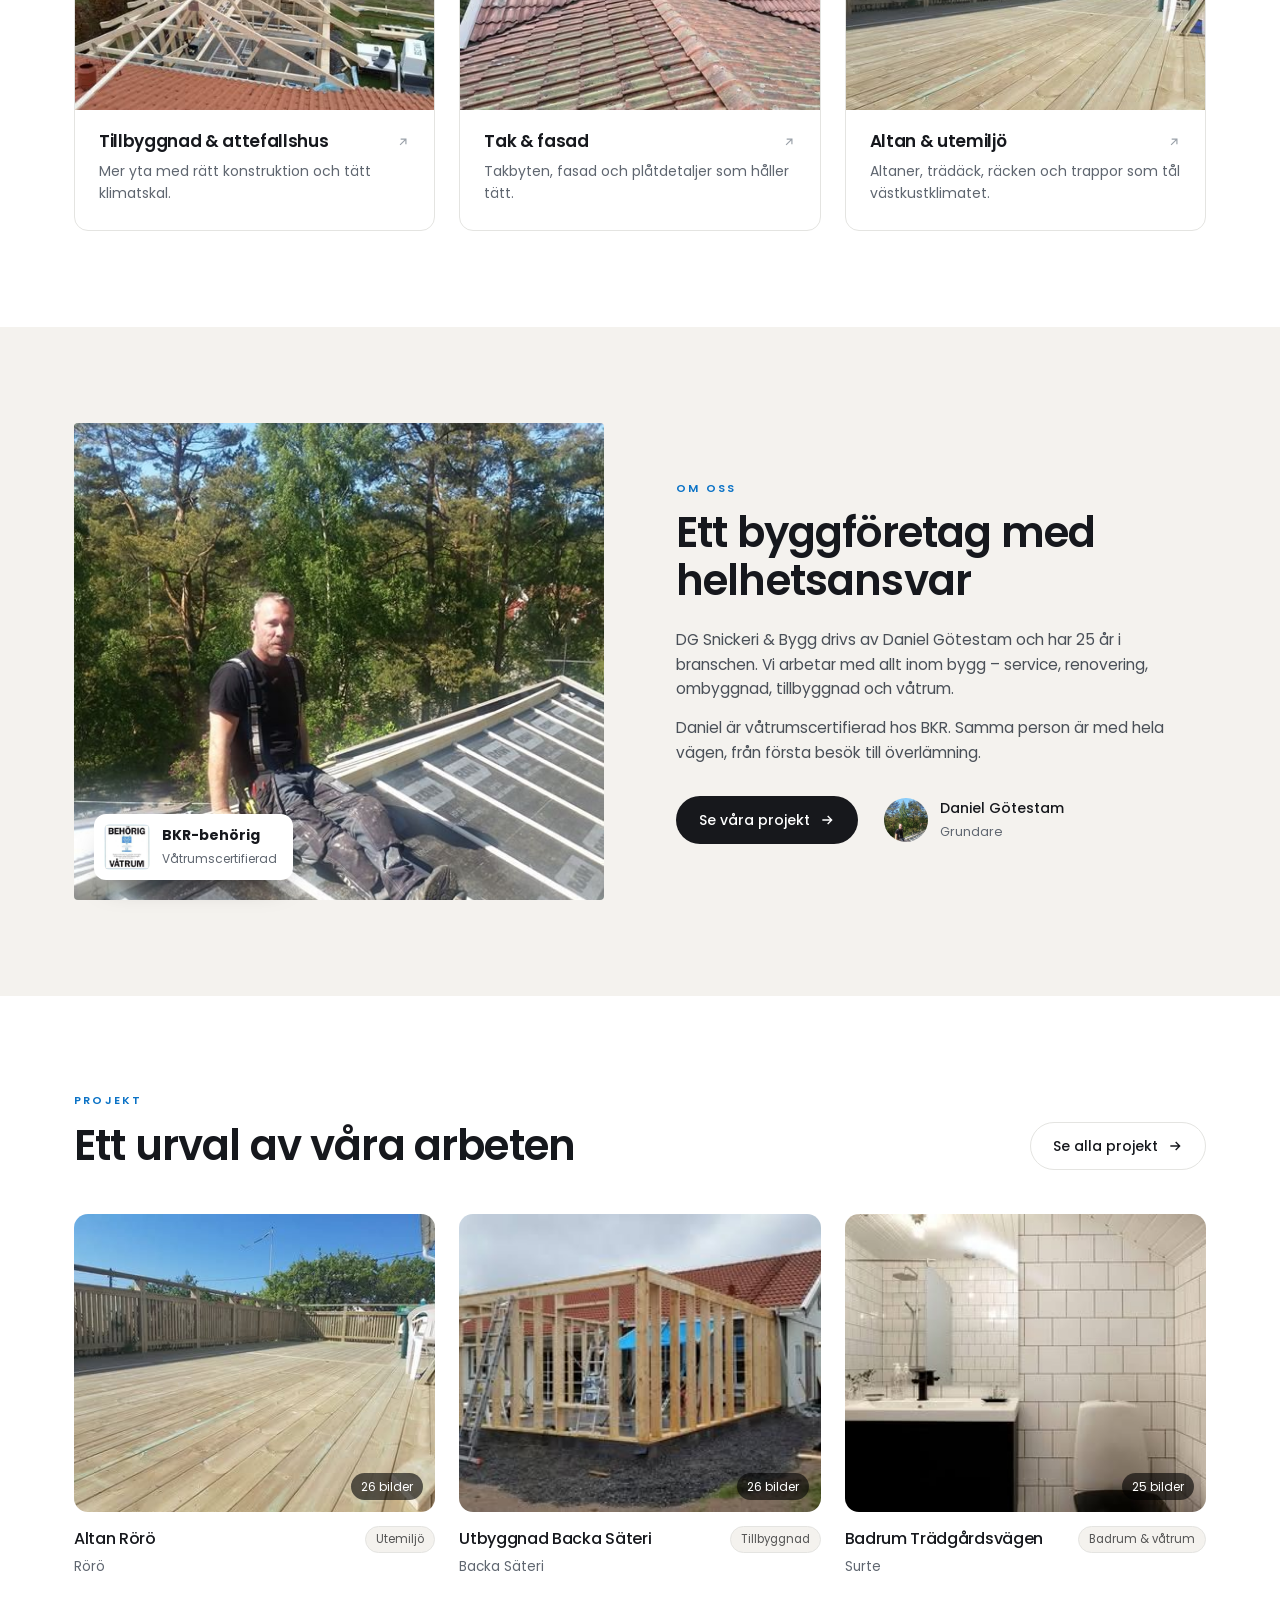
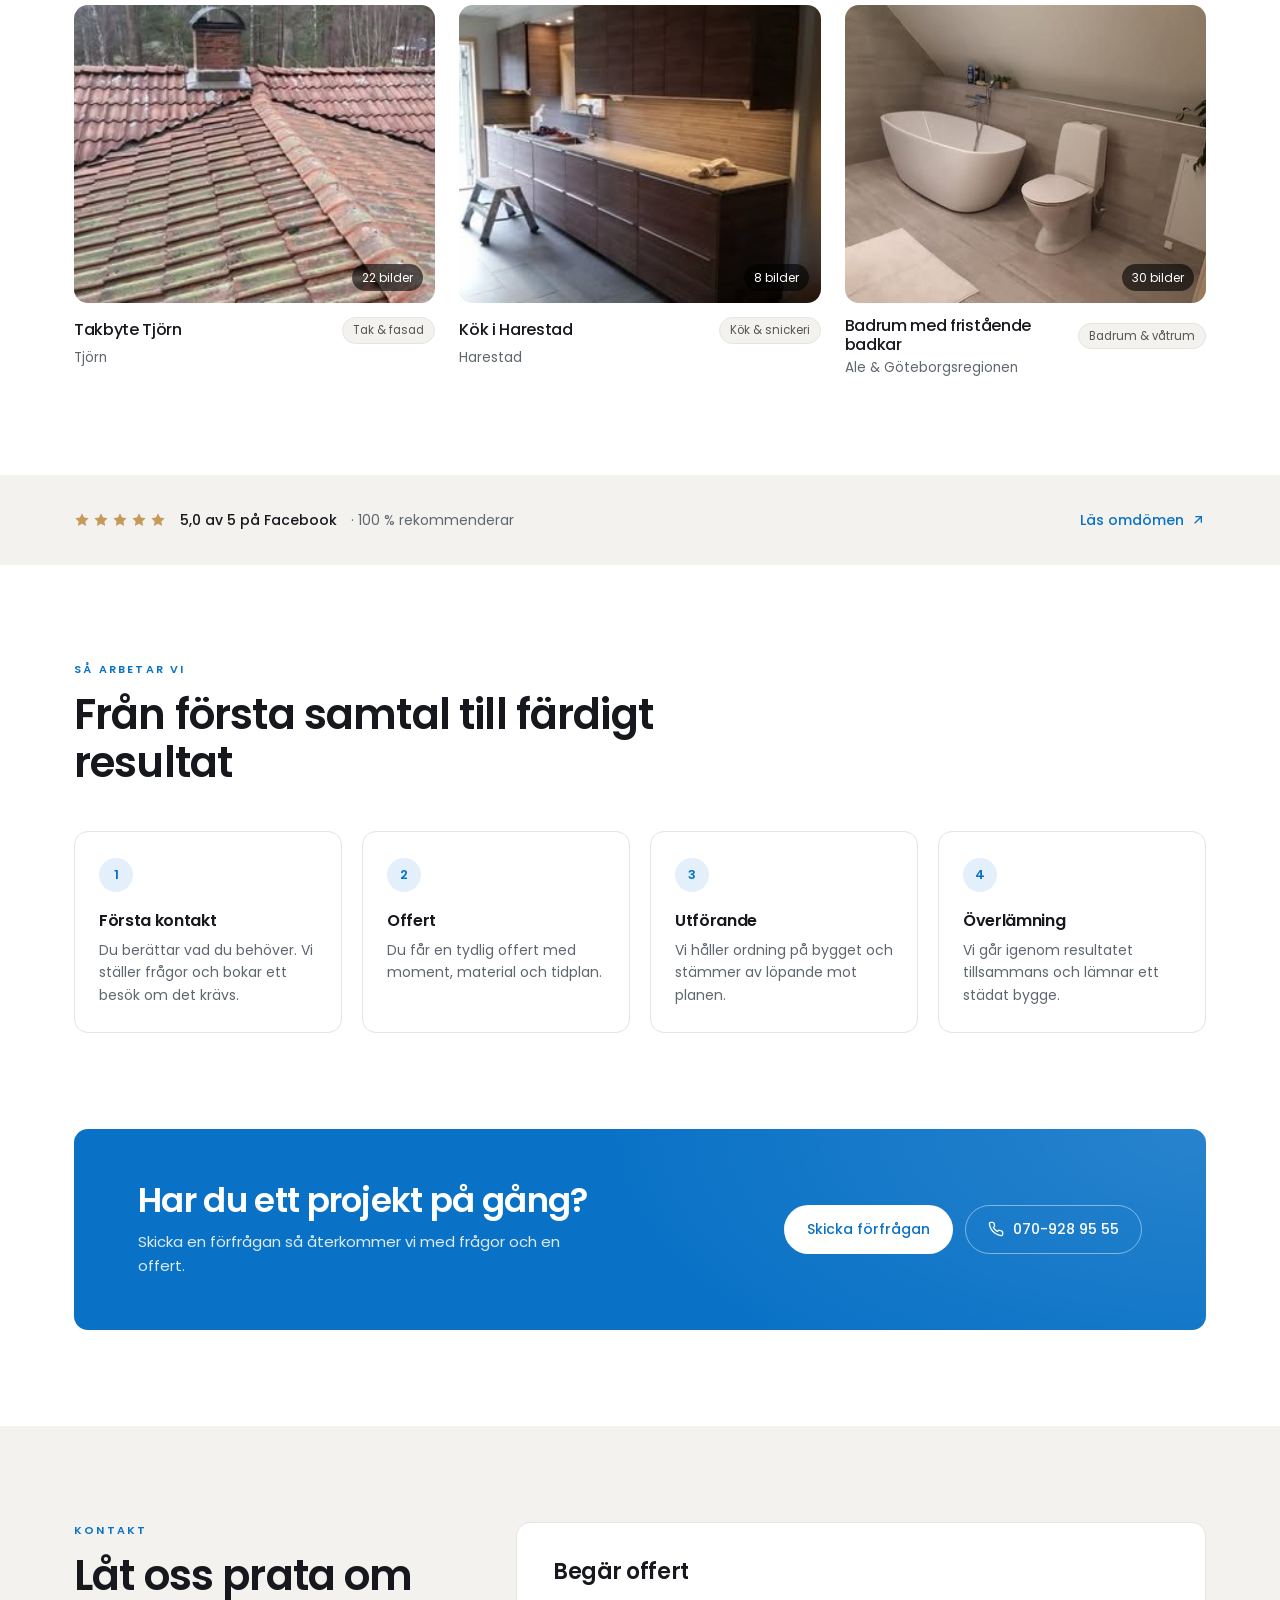
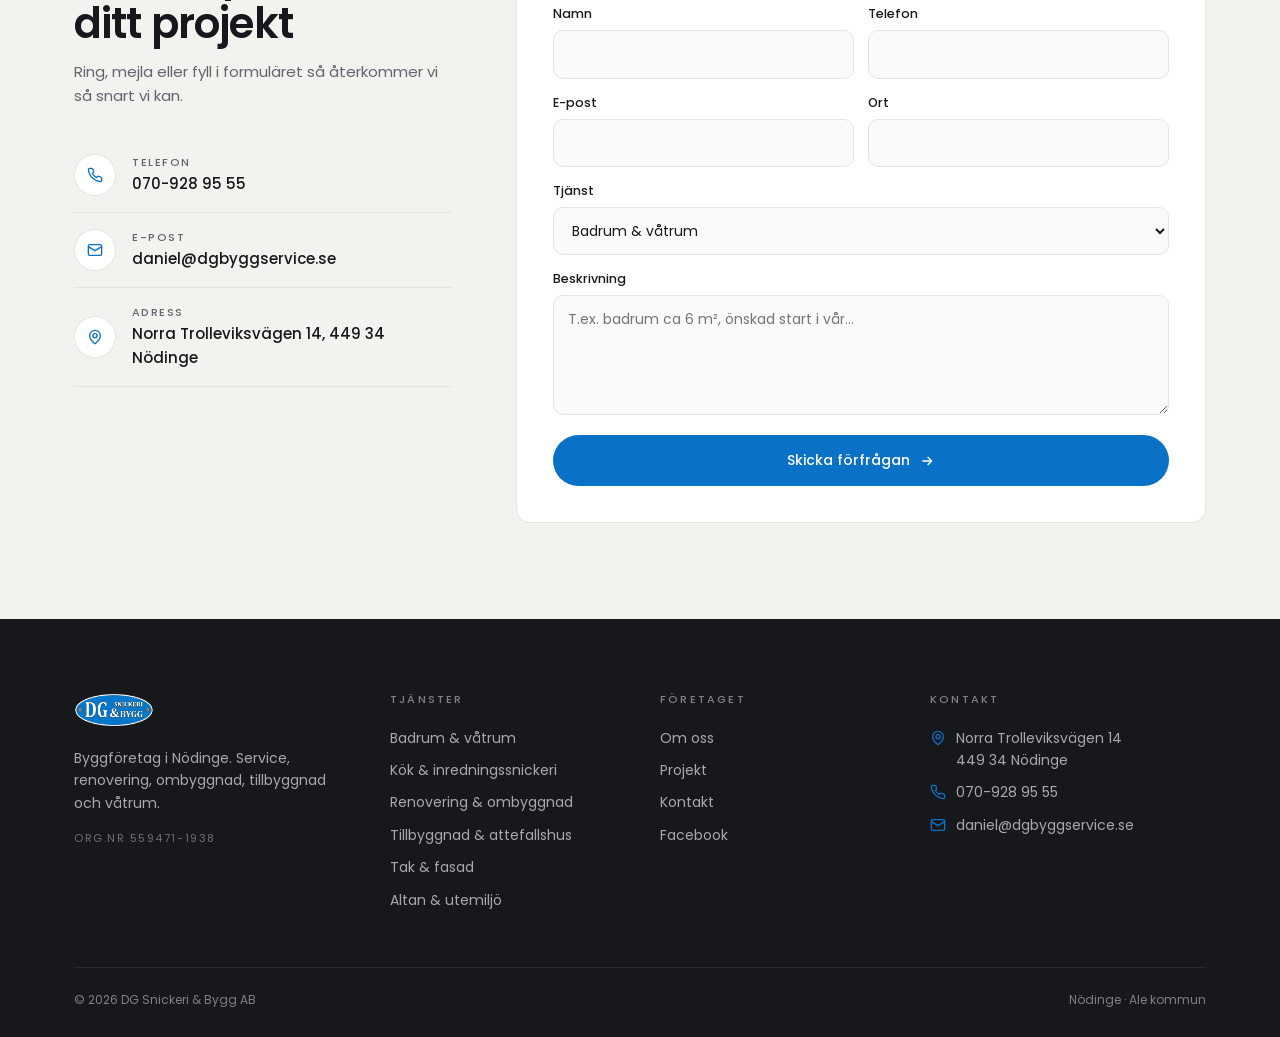
==== commit b46c74f3: "Ny design i stil med base44-förlagan Vit header med tjänstemeny, fullbreddshero, kortrutnät för tjän" ====
--- a/index.html
+++ b/index.html
@@ -3,170 +3,147 @@
 <head>
 <meta charset="utf-8">
 <meta name="viewport" content="width=device-width, initial-scale=1">
-<title>DG Snickeri & Bygg AB – Byggföretag i Nödinge, Ale</title>
-<meta name="description" content="DG Snickeri & Bygg AB i Nödinge – service, renovering, ombyggnad, tillbyggnad och BKR-certifierat våtrum. 25 år i branschen.">
-<meta property="og:title" content="DG Snickeri & Bygg AB – Byggföretag i Nödinge, Ale">
-<meta property="og:description" content="DG Snickeri & Bygg AB i Nödinge – service, renovering, ombyggnad, tillbyggnad och BKR-certifierat våtrum. 25 år i branschen.">
-<meta property="og:image" content="assets/projekt/altan-roro/01.jpg">
+<title>DG Snickeri & Bygg AB – Bygg och snickeri i Nödinge</title>
+<meta name="description" content="DG Snickeri & Bygg AB i Nödinge – service, renovering, ombyggnad, tillbyggnad och BKR-behörigt våtrum. 25 år i branschen.">
+<meta property="og:title" content="DG Snickeri & Bygg AB – Bygg och snickeri i Nödinge">
+<meta property="og:description" content="DG Snickeri & Bygg AB i Nödinge – service, renovering, ombyggnad, tillbyggnad och BKR-behörigt våtrum. 25 år i branschen.">
+<meta property="og:image" content="assets/img/hero.jpg">
 <link rel="icon" href="assets/img/favicon.png">
 <link rel="preconnect" href="https://fonts.googleapis.com">
 <link rel="preconnect" href="https://fonts.gstatic.com" crossorigin>
-<link href="https://fonts.googleapis.com/css2?family=Inter:wght@400;500;600&family=Manrope:wght@600;700;800&display=swap" rel="stylesheet">
+<link href="https://fonts.googleapis.com/css2?family=Poppins:wght@400;500;600;700&display=swap" rel="stylesheet">
 <link rel="stylesheet" href="assets/css/style.css">
 </head>
 <body>
 <div class="topbar"><div class="wrap">
-  <div class="tb-l"><span><svg viewBox="0 0 24 24" fill="none" stroke="currentColor" stroke-width="2"><path d="M20 10c0 6-8 12-8 12s-8-6-8-12a8 8 0 0 1 16 0z"/><circle cx="12" cy="10" r="3"/></svg>Norra Trolleviksvägen 14, Nödinge</span><span class="hide-m"><svg viewBox="0 0 24 24" fill="none" stroke="currentColor" stroke-width="2"><circle cx="12" cy="12" r="9"/><path d="M12 7v5l3 2"/></svg>Vardagar 07–17</span></div>
-  <div class="tb-r"><a href="mailto:daniel@dgbyggservice.se"><svg viewBox="0 0 24 24" fill="none" stroke="currentColor" stroke-width="2"><rect x="2" y="4" width="20" height="16" rx="2"/><path d="m22 7-10 6L2 7"/></svg>daniel@dgbyggservice.se</a><a href="https://www.facebook.com/pages/DG-Snickeri-Bygg-AB/765867246837613" target="_blank" rel="noopener"><svg viewBox="0 0 24 24" fill="currentColor"><path d="M14 8h3V4h-3c-2.8 0-4 1.8-4 4.3V10H7v4h3v8h4v-8h3l1-4h-4V8.6c0-.4.3-.6.6-.6z"/></svg>Facebook</a></div>
+  <span><svg viewBox="0 0 24 24" fill="none" stroke="currentColor" stroke-width="2"><path d="M20 10c0 6-8 12-8 12s-8-6-8-12a8 8 0 0 1 16 0z"/><circle cx="12" cy="10" r="3"/></svg>Norra Trolleviksvägen 14, 449 34 Nödinge</span>
+  <span class="tb-r"><span><svg viewBox="0 0 24 24" fill="none" stroke="currentColor" stroke-width="2"><path d="M12 22s8-4 8-10V5l-8-3-8 3v7c0 6 8 10 8 10z"/><path d="m9 12 2 2 4-4"/></svg>BKR-behörig våtrum</span><a href="mailto:daniel@dgbyggservice.se"><svg viewBox="0 0 24 24" fill="none" stroke="currentColor" stroke-width="2"><rect x="2" y="4" width="20" height="16" rx="2"/><path d="m22 7-10 6L2 7"/></svg>daniel@dgbyggservice.se</a></span>
 </div></div>
 <header class="site"><div class="wrap">
   <a class="logo" href="index.html"><img src="assets/img/logo.png" alt="DG Snickeri &amp; Bygg AB"></a>
-  <nav class="main"><a href="index.html" class=active>Hem</a><a href="index.html#tjanster">Tjänster</a><a href="projekt.html">Projekt</a><a href="index.html#om-oss">Om oss</a><a href="index.html#kontakt">Kontakt</a></nav>
+  <nav class="main">
+    <div class="dd"><a href="index.html#tjanster">Tjänster <svg viewBox="0 0 24 24" fill="none" stroke="currentColor" stroke-width="2"><path d="m6 9 6 6 6-6"/></svg></a><div class="dd-menu"><a href="projekt.html?kategori=Badrum & våtrum">Badrum & våtrum</a><a href="projekt.html?kategori=Kök & snickeri">Kök & inredningssnickeri</a><a href="projekt.html?kategori=Renovering">Renovering & ombyggnad</a><a href="projekt.html?kategori=Tillbyggnad">Tillbyggnad & attefallshus</a><a href="projekt.html?kategori=Tak & fasad">Tak & fasad</a><a href="projekt.html?kategori=Utemiljö">Altan & utemiljö</a></div></div>
+    <a href="projekt.html">Projekt</a><a href="index.html#om-oss">Om oss</a><a href="index.html#kontakt">Kontakt</a>
+  </nav>
   <div class="hdr-cta">
-    <a class="hdr-phone" href="tel:0709289555"><small>Ring oss</small><b>070-928 95 55</b></a>
-    <a class="btn btn-primary" href="index.html#kontakt">Begär offert <svg viewBox="0 0 24 24" fill="none" stroke="currentColor" stroke-width="2"><path d="M5 12h14M13 6l6 6-6 6"/></svg></a>
+    <a class="hdr-phone" href="tel:0709289555"><svg viewBox="0 0 24 24" fill="none" stroke="currentColor" stroke-width="2"><path d="M22 16.9v3a2 2 0 0 1-2.2 2 19.8 19.8 0 0 1-8.6-3.1 19.5 19.5 0 0 1-6-6A19.8 19.8 0 0 1 2.1 4.2 2 2 0 0 1 4.1 2h3a2 2 0 0 1 2 1.7c.1.9.4 1.8.7 2.7a2 2 0 0 1-.5 2.1L8 9.8a16 16 0 0 0 6 6l1.3-1.3a2 2 0 0 1 2.1-.4c.9.3 1.8.6 2.7.7a2 2 0 0 1 1.7 2z"/></svg> 070-928 95 55</a>
+    <a class="btn btn-primary" href="index.html#kontakt">Begär offert</a>
     <button class="burger" aria-label="Meny"><span></span><span></span><span></span></button>
   </div>
 </div></header>
 
 <section class="hero">
-  <div class="wrap hero-grid">
-    <div>
-      <span class="eyebrow">Nödinge · Ale kommun</span>
-      <h1>Bygg och snickeri med <em>helhetsansvar</em> – från offert till färdigt resultat.</h1>
-      <p class="lead">Service, renovering, ombyggnad, tillbyggnad och BKR-certifierat våtrum. En kontaktperson, tydliga offerter och ett hantverk som håller.</p>
-      <div class="actions"><a class="btn btn-primary" href="#kontakt">Begär kostnadsfri offert <svg viewBox="0 0 24 24" fill="none" stroke="currentColor" stroke-width="2"><path d="M5 12h14M13 6l6 6-6 6"/></svg></a><a class="btn btn-ghost" href="projekt.html">Se våra projekt</a></div>
-    </div>
-    <div class="collage">
-      <img src="assets/projekt/altan-roro/01.jpg" alt="Altan på Rörö" class="c1"><img src="assets/projekt/badrum-med-fristaende-badkar/04.jpg" alt="Badrum med fristående badkar" class="c2">
-      <img src="assets/projekt/utbyggnad-backa-sateri/05.jpg" alt="Utbyggnad Backa Säteri" class="c3"><img src="assets/projekt/kok-i-harestad/06.jpg" alt="Kök i Harestad" class="c4">
-      <div class="seal"><img src="assets/img/behorig-vatrum.jpg" alt="Behörig våtrum – BKR"></div>
-    </div>
+  <div class="hero-bg" style="background-image:url('assets/img/hero.jpg')"></div>
+  <div class="wrap">
+    <span class="eyebrow light">Nödinge · Ale kommun</span>
+    <h1>Bygg och snickeri i Nödinge</h1>
+    <p class="lead">Service, renovering, tillbyggnad och våtrum. Vi tar helhetsansvar från offert till färdigt resultat.</p>
+    <div class="actions"><a class="btn btn-primary" href="#kontakt">Begär offert <svg viewBox="0 0 24 24" fill="none" stroke="currentColor" stroke-width="2"><path d="M5 12h14M13 6l6 6-6 6"/></svg></a><a class="btn btn-ghost-light" href="tel:0709289555"><svg viewBox="0 0 24 24" fill="none" stroke="currentColor" stroke-width="2"><path d="M22 16.9v3a2 2 0 0 1-2.2 2 19.8 19.8 0 0 1-8.6-3.1 19.5 19.5 0 0 1-6-6A19.8 19.8 0 0 1 2.1 4.2 2 2 0 0 1 4.1 2h3a2 2 0 0 1 2 1.7c.1.9.4 1.8.7 2.7a2 2 0 0 1-.5 2.1L8 9.8a16 16 0 0 0 6 6l1.3-1.3a2 2 0 0 1 2.1-.4c.9.3 1.8.6 2.7.7a2 2 0 0 1 1.7 2z"/></svg> 070-928 95 55</a></div>
   </div>
-  <div class="wrap"><div class="hero-facts">
-      <div><b>25 år</b><span>i byggbranschen</span></div>
-      <div><b>BKR</b><span>Behörig våtrum</span></div>
-      <div><b>5,0 ★</b><span>Omdöme på Facebook</span></div>
-      <div><b>332</b><span>Bilder i projektarkivet</span></div>
-  </div></div>
 </section>
+
+<div class="facts"><div class="wrap">
+  <div><b>25 år</b><span>i byggbranschen</span></div>
+  <div><b>BKR</b><span>Behörig våtrum</span></div>
+  <div><b>5,0 / 5</b><span>Omdöme på Facebook</span></div>
+  <div><b>15 projekt</b><span>i vårt bildarkiv</span></div>
+</div></div>
 
 <section id="tjanster">
   <div class="wrap">
-    <div class="sec-head reveal"><div><span class="eyebrow">Våra tjänster</span><h2>Allt inom bygg – samlat hos en och samma firma</h2></div>
-      <p>Vi arbetar åt privatpersoner, bostadsrättsföreningar, företag och kommuner i Ale, Kungälv, Göteborg och på Tjörn.</p></div>
+    <div class="sec-head reveal"><div><span class="eyebrow">Tjänster</span><h2>Allt inom bygg, samlat hos en firma</h2></div>
+      <a class="btn btn-outline" href="#kontakt">Beskriv ditt projekt <svg viewBox="0 0 24 24" fill="none" stroke="currentColor" stroke-width="2"><path d="M5 12h14M13 6l6 6-6 6"/></svg></a></div>
     <div class="services">
 <a class="svc reveal" href="projekt.html?kategori=Badrum & våtrum">
   <div class="ph"><img loading="lazy" src="assets/projekt/badrum-tradgardsvagen/03.jpg" alt="Badrum & våtrum"></div>
-  <div class="bd"><span class="num">01</span><h3>Badrum & våtrum</h3><p>BKR-certifierat våtrumsarbete – rivning, tätskikt, kakel, klinker och inredning. Ett komplett badrum från en och samma firma.</p><span class="more">Se projekt <svg viewBox="0 0 24 24" fill="none" stroke="currentColor" stroke-width="2"><path d="M5 12h14M13 6l6 6-6 6"/></svg></span></div>
+  <div class="bd"><div class="svc-t"><h3>Badrum & våtrum</h3><svg viewBox="0 0 24 24" fill="none" stroke="currentColor" stroke-width="2"><path d="M7 17 17 7M8 7h9v9"/></svg></div><p>Tätskikt, kakel och inredning – från rivning till färdigt badrum. BKR-behörig.</p></div>
+</a>
+<a class="svc reveal" href="projekt.html?kategori=Kök & snickeri">
+  <div class="ph"><img loading="lazy" src="assets/projekt/kok-i-harestad/06.jpg" alt="Kök & inredningssnickeri"></div>
+  <div class="bd"><div class="svc-t"><h3>Kök & inredningssnickeri</h3><svg viewBox="0 0 24 24" fill="none" stroke="currentColor" stroke-width="2"><path d="M7 17 17 7M8 7h9v9"/></svg></div><p>Kök, garderober och förvaring byggt efter rummets mått.</p></div>
 </a>
 <a class="svc reveal" href="projekt.html?kategori=Renovering">
   <div class="ph"><img loading="lazy" src="assets/projekt/badrum-hall-trollevik/04.jpg" alt="Renovering & ombyggnad"></div>
-  <div class="bd"><span class="num">02</span><h3>Renovering & ombyggnad</h3><p>Från ett enskilt rum till hela bostaden. Vi planerar, river, bygger om och lämnar ett färdigt resultat.</p><span class="more">Se projekt <svg viewBox="0 0 24 24" fill="none" stroke="currentColor" stroke-width="2"><path d="M5 12h14M13 6l6 6-6 6"/></svg></span></div>
+  <div class="bd"><div class="svc-t"><h3>Renovering & ombyggnad</h3><svg viewBox="0 0 24 24" fill="none" stroke="currentColor" stroke-width="2"><path d="M7 17 17 7M8 7h9v9"/></svg></div><p>Renovering av ett enskilt rum eller hela bostaden.</p></div>
 </a>
 <a class="svc reveal" href="projekt.html?kategori=Tillbyggnad">
-  <div class="ph"><img loading="lazy" src="assets/projekt/utbyggnad-backa-sateri/06.jpg" alt="Tillbyggnad & utbyggnad"></div>
-  <div class="bd"><span class="num">03</span><h3>Tillbyggnad & utbyggnad</h3><p>Mer boyta med rätt konstruktion, tätt klimatskal och snygga anslutningar mot befintligt hus.</p><span class="more">Se projekt <svg viewBox="0 0 24 24" fill="none" stroke="currentColor" stroke-width="2"><path d="M5 12h14M13 6l6 6-6 6"/></svg></span></div>
+  <div class="ph"><img loading="lazy" src="assets/projekt/utbyggnad-backa-sateri/06.jpg" alt="Tillbyggnad & attefallshus"></div>
+  <div class="bd"><div class="svc-t"><h3>Tillbyggnad & attefallshus</h3><svg viewBox="0 0 24 24" fill="none" stroke="currentColor" stroke-width="2"><path d="M7 17 17 7M8 7h9v9"/></svg></div><p>Mer yta med rätt konstruktion och tätt klimatskal.</p></div>
 </a>
 <a class="svc reveal" href="projekt.html?kategori=Tak & fasad">
   <div class="ph"><img loading="lazy" src="assets/projekt/takbyte-tjorn/05.jpg" alt="Tak & fasad"></div>
-  <div class="bd"><span class="num">04</span><h3>Tak & fasad</h3><p>Takbyten, läkt, papp och plåt samt fasadarbeten som håller tätt i många år.</p><span class="more">Se projekt <svg viewBox="0 0 24 24" fill="none" stroke="currentColor" stroke-width="2"><path d="M5 12h14M13 6l6 6-6 6"/></svg></span></div>
+  <div class="bd"><div class="svc-t"><h3>Tak & fasad</h3><svg viewBox="0 0 24 24" fill="none" stroke="currentColor" stroke-width="2"><path d="M7 17 17 7M8 7h9v9"/></svg></div><p>Takbyten, fasad och plåtdetaljer som håller tätt.</p></div>
 </a>
 <a class="svc reveal" href="projekt.html?kategori=Utemiljö">
-  <div class="ph"><img loading="lazy" src="assets/projekt/altan-roro/01.jpg" alt="Altaner & utemiljö"></div>
-  <div class="bd"><span class="num">05</span><h3>Altaner & utemiljö</h3><p>Altaner, trädäck, räcken och trappor – byggda för att tåla det västsvenska klimatet.</p><span class="more">Se projekt <svg viewBox="0 0 24 24" fill="none" stroke="currentColor" stroke-width="2"><path d="M5 12h14M13 6l6 6-6 6"/></svg></span></div>
-</a>
-<a class="svc reveal" href="projekt.html?kategori=Kök & snickeri">
-  <div class="ph"><img loading="lazy" src="assets/projekt/kok-i-harestad/06.jpg" alt="Kök & snickeri"></div>
-  <div class="bd"><span class="num">06</span><h3>Kök & snickeri</h3><p>Köksmontage, inredningssnickeri och platsbyggda lösningar med noggrann finish.</p><span class="more">Se projekt <svg viewBox="0 0 24 24" fill="none" stroke="currentColor" stroke-width="2"><path d="M5 12h14M13 6l6 6-6 6"/></svg></span></div>
+  <div class="ph"><img loading="lazy" src="assets/projekt/altan-roro/01.jpg" alt="Altan & utemiljö"></div>
+  <div class="bd"><div class="svc-t"><h3>Altan & utemiljö</h3><svg viewBox="0 0 24 24" fill="none" stroke="currentColor" stroke-width="2"><path d="M7 17 17 7M8 7h9v9"/></svg></div><p>Altaner, trädäck, räcken och trappor som tål västkustklimatet.</p></div>
 </a></div>
   </div>
 </section>
 
-<section class="bg-2" id="om-oss">
+<section class="beige" id="om-oss">
   <div class="wrap about">
-    <div class="about-media reveal"><img class="main" src="assets/img/daniel.jpg" alt="Daniel Götestam på ett takbyte">
-      <div class="badge"><b>25</b><span>år i branschen</span></div></div>
+    <div class="about-media reveal"><img src="assets/img/daniel.jpg" alt="Daniel Götestam på ett takbyte">
+      <div class="badge"><img src="assets/img/behorig-vatrum.jpg" alt="Behörig våtrum"><div><b>BKR-behörig</b><span>Våtrumscertifierad</span></div></div></div>
     <div class="reveal">
-      <span class="eyebrow">Om DG Snickeri &amp; Bygg</span>
-      <h2>Ett byggföretag som tar ansvar för helheten</h2>
-      <p>DG Snickeri &amp; Bygg AB är ett byggföretag som sysslar med allt inom bygg – service, renovering, ombyggnad, tillbyggnad och våtrum. Företaget drivs av Daniel Götestam, som har 25 år i branschen.</p>
-      <p>Daniel är våtrumscertifierad hos BKR, Byggkeramikrådet, vilket innebär att badrum och våtrum utförs enligt branschens regler för säkra våtrum. Samma person är med från första besöket till slutbesiktning och överlämning.</p>
-      <ul class="checks"><li>Våtrumscertifierad hos BKR</li><li>En kontaktperson hela vägen</li><li>Tydlig offert och tidplan</li><li>Städad arbetsplats vid överlämning</li></ul>
-      <div class="sign"><img src="assets/img/daniel.jpg" alt=""><div><b>Daniel Götestam</b><span>Grundare &amp; ägare</span></div></div>
+      <span class="eyebrow">Om oss</span>
+      <h2>Ett byggföretag med helhetsansvar</h2>
+      <p>DG Snickeri &amp; Bygg drivs av Daniel Götestam och har 25 år i branschen. Vi arbetar med allt inom bygg – service, renovering, ombyggnad, tillbyggnad och våtrum.</p>
+      <p>Daniel är våtrumscertifierad hos BKR. Samma person är med hela vägen, från första besök till överlämning.</p>
+      <div class="about-foot"><a class="btn btn-dark" href="projekt.html">Se våra projekt <svg viewBox="0 0 24 24" fill="none" stroke="currentColor" stroke-width="2"><path d="M5 12h14M13 6l6 6-6 6"/></svg></a>
+        <div class="person"><img src="assets/img/daniel.jpg" alt=""><div><b>Daniel Götestam</b><span>Grundare</span></div></div></div>
     </div>
-  </div>
-</section>
-
-<section class="on-dark">
-  <div class="wrap band reveal">
-    <div><b>25</b><span>År av erfarenhet i byggbranschen</span></div>
-    <div><b>15</b><span>Projekt i vårt bildarkiv</span></div>
-    <div><b>100%</b><span>Rekommenderar oss på Facebook</span></div>
-    <div><b>1</b><span>Kontaktperson från start till mål</span></div>
   </div>
 </section>
 
 <section id="projekt">
   <div class="wrap">
-    <div class="sec-head reveal"><div><span class="eyebrow">Utvalda projekt</span><h2>Ett urval av våra senaste arbeten</h2></div>
-      <a class="btn btn-outline" href="projekt.html">Alla projekt <svg viewBox="0 0 24 24" fill="none" stroke="currentColor" stroke-width="2"><path d="M5 12h14M13 6l6 6-6 6"/></svg></a></div>
-    <div class="proj-grid" id="featured"></div>
+    <div class="sec-head reveal"><div><span class="eyebrow">Projekt</span><h2>Ett urval av våra arbeten</h2></div>
+      <a class="btn btn-outline" href="projekt.html">Se alla projekt <svg viewBox="0 0 24 24" fill="none" stroke="currentColor" stroke-width="2"><path d="M5 12h14M13 6l6 6-6 6"/></svg></a></div>
+    <div class="pcards" id="featured"></div>
   </div>
 </section>
 
-<section class="on-dark">
+<div class="rating-band"><div class="wrap">
+  <div class="rb-l"><span class="stars"><svg viewBox="0 0 24 24" fill="currentColor"><path d="m12 2 3.1 6.3 6.9 1-5 4.9 1.2 6.8L12 17.8 5.8 21l1.2-6.8-5-4.9 6.9-1z"/></svg><svg viewBox="0 0 24 24" fill="currentColor"><path d="m12 2 3.1 6.3 6.9 1-5 4.9 1.2 6.8L12 17.8 5.8 21l1.2-6.8-5-4.9 6.9-1z"/></svg><svg viewBox="0 0 24 24" fill="currentColor"><path d="m12 2 3.1 6.3 6.9 1-5 4.9 1.2 6.8L12 17.8 5.8 21l1.2-6.8-5-4.9 6.9-1z"/></svg><svg viewBox="0 0 24 24" fill="currentColor"><path d="m12 2 3.1 6.3 6.9 1-5 4.9 1.2 6.8L12 17.8 5.8 21l1.2-6.8-5-4.9 6.9-1z"/></svg><svg viewBox="0 0 24 24" fill="currentColor"><path d="m12 2 3.1 6.3 6.9 1-5 4.9 1.2 6.8L12 17.8 5.8 21l1.2-6.8-5-4.9 6.9-1z"/></svg></span><b>5,0 av 5 på Facebook</b><span class="muted">· 100 % rekommenderar</span></div>
+  <a class="link" href="https://www.facebook.com/pages/DG-Snickeri-Bygg-AB/765867246837613" target="_blank" rel="noopener">Läs omdömen <svg viewBox="0 0 24 24" fill="none" stroke="currentColor" stroke-width="2"><path d="M7 17 17 7M8 7h9v9"/></svg></a>
+</div></div>
+
+<section>
   <div class="wrap">
-    <div class="sec-head reveal"><div><span class="eyebrow">Så arbetar vi</span><h2>En tydlig process – från första samtal till färdigt resultat</h2></div>
-      <p>Struktur och kommunikation är lika viktigt som hantverket. Du vet alltid vad som händer härnäst.</p></div>
+    <div class="sec-head reveal"><div><span class="eyebrow">Så arbetar vi</span><h2>Från första samtal till färdigt resultat</h2></div></div>
     <div class="process">
-      <div class="step reveal"><h3>Första kontakt</h3><p>Du berättar vad du behöver. Vi ställer frågor och bokar ett platsbesök vid behov.</p></div>
-      <div class="step reveal"><h3>Offert</h3><p>Du får en tydlig offert med moment, material och tidplan – inga överraskningar.</p></div>
-      <div class="step reveal"><h3>Utförande</h3><p>Vi håller ordning på bygget och stämmer av löpande mot planen.</p></div>
-      <div class="step reveal"><h3>Överlämning</h3><p>Vi går igenom resultatet tillsammans och lämnar ett städat bygge.</p></div>
+      <div class="step reveal"><span class="n">1</span><h3>Första kontakt</h3><p>Du berättar vad du behöver. Vi ställer frågor och bokar ett besök om det krävs.</p></div>
+      <div class="step reveal"><span class="n">2</span><h3>Offert</h3><p>Du får en tydlig offert med moment, material och tidplan.</p></div>
+      <div class="step reveal"><span class="n">3</span><h3>Utförande</h3><p>Vi håller ordning på bygget och stämmer av löpande mot planen.</p></div>
+      <div class="step reveal"><span class="n">4</span><h3>Överlämning</h3><p>Vi går igenom resultatet tillsammans och lämnar ett städat bygge.</p></div>
     </div>
   </div>
 </section>
 
-<section class="bg-2">
-  <div class="wrap trust">
-    <div class="reveal"><span class="eyebrow">Trygghet &amp; omdömen</span>
-      <h2 style="font-size:clamp(32px,4vw,46px);margin-top:16px">Våra kunder rekommenderar oss</h2>
-      <div class="rating"><b>5,0</b><div><div class="stars">★★★★★</div><span style="color:var(--muted);font-size:14px">100 % rekommenderar · baserat på omdömen på Facebook</span></div></div>
-      <a class="btn btn-outline" href="https://www.facebook.com/pages/DG-Snickeri-Bygg-AB/765867246837613" target="_blank" rel="noopener">Läs omdömen på Facebook <svg viewBox="0 0 24 24" fill="none" stroke="currentColor" stroke-width="2"><path d="M5 12h14M13 6l6 6-6 6"/></svg></a></div>
-    <div class="trust-cards">
-      <div class="tcard reveal"><div class="ic" style="background:#fff;border:1px solid var(--line);overflow:hidden"><img src="assets/img/behorig-vatrum.jpg" alt="" style="width:100%"></div><div><b>BKR-certifierad våtrumsbehörighet</b><span>Badrum och våtrum enligt Byggkeramikrådets branschregler.</span></div></div>
-      <div class="tcard reveal"><div class="ic"><svg viewBox="0 0 24 24" fill="none" stroke="currentColor" stroke-width="2"><path d="M12 22s8-4 8-10V5l-8-3-8 3v7c0 6 8 10 8 10z"/><path d="m9 12 2 2 4-4"/></svg></div><div><b>Registrerat aktiebolag</b><span>DG Snickeri &amp; Bygg AB · Org.nr 559471-1938</span></div></div>
-      <div class="tcard reveal"><div class="ic"><svg viewBox="0 0 24 24" fill="none" stroke="currentColor" stroke-width="2"><circle cx="12" cy="8" r="4"/><path d="M4 21a8 8 0 0 1 16 0"/></svg></div><div><b>Personligt ansvar</b><span>Daniel driver företaget och är med i varje projekt.</span></div></div>
-    </div>
-  </div>
-</section>
-
-<section class="cta">
-  <div class="bgimg" style="background-image:url('assets/projekt/utbyggnad-backa-sateri/01.jpg')"></div>
-  <div class="wrap"><div><span class="eyebrow">Nästa steg</span><h2 style="margin-top:16px">Har du ett projekt på gång?</h2><p>Skicka en förfrågan eller ring direkt – vi återkommer med frågor och en offert.</p></div>
-    <div style="display:flex;gap:14px;flex-wrap:wrap"><a class="btn btn-primary" href="#kontakt">Skicka förfrågan <svg viewBox="0 0 24 24" fill="none" stroke="currentColor" stroke-width="2"><path d="M5 12h14M13 6l6 6-6 6"/></svg></a><a class="btn btn-ghost" href="tel:0709289555"><svg viewBox="0 0 24 24" fill="none" stroke="currentColor" stroke-width="2"><path d="M22 16.9v3a2 2 0 0 1-2.2 2 19.8 19.8 0 0 1-8.6-3.1 19.5 19.5 0 0 1-6-6A19.8 19.8 0 0 1 2.1 4.2 2 2 0 0 1 4.1 2h3a2 2 0 0 1 2 1.7c.1.9.4 1.8.7 2.7a2 2 0 0 1-.5 2.1L8 9.8a16 16 0 0 0 6 6l1.3-1.3a2 2 0 0 1 2.1-.4c.9.3 1.8.6 2.7.7a2 2 0 0 1 1.7 2z"/></svg> 070-928 95 55</a></div></div>
-</section>
-
-<section id="kontakt">
+<section class="cta-wrap"><div class="wrap"><div class="cta-box reveal">
+  <div><h2>Har du ett projekt på gång?</h2><p>Skicka en förfrågan så återkommer vi med frågor och en offert.</p></div>
+  <div class="cta-btns"><a class="btn btn-white" href="index.html#kontakt">Skicka förfrågan</a><a class="btn btn-ghost-light" href="tel:0709289555"><svg viewBox="0 0 24 24" fill="none" stroke="currentColor" stroke-width="2"><path d="M22 16.9v3a2 2 0 0 1-2.2 2 19.8 19.8 0 0 1-8.6-3.1 19.5 19.5 0 0 1-6-6A19.8 19.8 0 0 1 2.1 4.2 2 2 0 0 1 4.1 2h3a2 2 0 0 1 2 1.7c.1.9.4 1.8.7 2.7a2 2 0 0 1-.5 2.1L8 9.8a16 16 0 0 0 6 6l1.3-1.3a2 2 0 0 1 2.1-.4c.9.3 1.8.6 2.7.7a2 2 0 0 1 1.7 2z"/></svg> 070-928 95 55</a></div>
+</div></div></section>
+<section class="beige" id="kontakt">
   <div class="wrap contact">
     <div class="reveal"><span class="eyebrow">Kontakt</span>
-      <h2 style="font-size:clamp(32px,4vw,46px);margin-top:16px">Låt oss prata om ditt projekt</h2>
-      <p style="color:var(--muted);margin-top:16px">Ring, mejla eller fyll i formuläret så återkommer vi så snart vi kan.</p>
+      <h2>Låt oss prata om ditt projekt</h2>
+      <p class="muted">Ring, mejla eller fyll i formuläret så återkommer vi så snart vi kan.</p>
       <ul class="cinfo">
-        <li><div class="ic"><svg viewBox="0 0 24 24" fill="none" stroke="currentColor" stroke-width="2"><path d="M22 16.9v3a2 2 0 0 1-2.2 2 19.8 19.8 0 0 1-8.6-3.1 19.5 19.5 0 0 1-6-6A19.8 19.8 0 0 1 2.1 4.2 2 2 0 0 1 4.1 2h3a2 2 0 0 1 2 1.7c.1.9.4 1.8.7 2.7a2 2 0 0 1-.5 2.1L8 9.8a16 16 0 0 0 6 6l1.3-1.3a2 2 0 0 1 2.1-.4c.9.3 1.8.6 2.7.7a2 2 0 0 1 1.7 2z"/></svg></div><div><small>Telefon</small><b><a href="tel:0709289555">070-928 95 55</a></b></div></li>
-        <li><div class="ic"><svg viewBox="0 0 24 24" fill="none" stroke="currentColor" stroke-width="2"><rect x="2" y="4" width="20" height="16" rx="2"/><path d="m22 7-10 6L2 7"/></svg></div><div><small>E-post</small><b><a href="mailto:daniel@dgbyggservice.se">daniel@dgbyggservice.se</a></b></div></li>
-        <li><div class="ic"><svg viewBox="0 0 24 24" fill="none" stroke="currentColor" stroke-width="2"><path d="M20 10c0 6-8 12-8 12s-8-6-8-12a8 8 0 0 1 16 0z"/><circle cx="12" cy="10" r="3"/></svg></div><div><small>Adress</small><b>Norra Trolleviksvägen 14, 449 34 Nödinge</b></div></li>
+        <li><span class="ic"><svg viewBox="0 0 24 24" fill="none" stroke="currentColor" stroke-width="2"><path d="M22 16.9v3a2 2 0 0 1-2.2 2 19.8 19.8 0 0 1-8.6-3.1 19.5 19.5 0 0 1-6-6A19.8 19.8 0 0 1 2.1 4.2 2 2 0 0 1 4.1 2h3a2 2 0 0 1 2 1.7c.1.9.4 1.8.7 2.7a2 2 0 0 1-.5 2.1L8 9.8a16 16 0 0 0 6 6l1.3-1.3a2 2 0 0 1 2.1-.4c.9.3 1.8.6 2.7.7a2 2 0 0 1 1.7 2z"/></svg></span><div><small>Telefon</small><a href="tel:0709289555">070-928 95 55</a></div></li>
+        <li><span class="ic"><svg viewBox="0 0 24 24" fill="none" stroke="currentColor" stroke-width="2"><rect x="2" y="4" width="20" height="16" rx="2"/><path d="m22 7-10 6L2 7"/></svg></span><div><small>E-post</small><a href="mailto:daniel@dgbyggservice.se">daniel@dgbyggservice.se</a></div></li>
+        <li><span class="ic"><svg viewBox="0 0 24 24" fill="none" stroke="currentColor" stroke-width="2"><path d="M20 10c0 6-8 12-8 12s-8-6-8-12a8 8 0 0 1 16 0z"/><circle cx="12" cy="10" r="3"/></svg></span><div><small>Adress</small>Norra Trolleviksvägen 14, 449 34 Nödinge</div></li>
       </ul>
     </div>
     <form class="quote reveal">
-      <h3>Begär offert</h3><p>Beskriv kort vad du vill ha hjälp med.</p>
+      <h3>Begär offert</h3>
       <div class="fgrid">
         <div class="field"><label>Namn</label><input name="Namn" required></div>
         <div class="field"><label>Telefon</label><input name="Telefon" type="tel" required></div>
         <div class="field"><label>E-post</label><input name="E-post" type="email"></div>
         <div class="field"><label>Ort</label><input name="Ort"></div>
-        <div class="field full"><label>Tjänst</label><select name="Tjänst"><option>Badrum & våtrum</option><option>Renovering & ombyggnad</option><option>Tillbyggnad & utbyggnad</option><option>Tak & fasad</option><option>Altaner & utemiljö</option><option>Kök & snickeri</option><option>Annat</option></select></div>
+        <div class="field full"><label>Tjänst</label><select name="Tjänst"><option>Badrum & våtrum</option><option>Kök & inredningssnickeri</option><option>Renovering & ombyggnad</option><option>Tillbyggnad & attefallshus</option><option>Tak & fasad</option><option>Altan & utemiljö</option><option>Service &amp; underhåll</option><option>Annat</option></select></div>
         <div class="field full"><label>Beskrivning</label><textarea name="Beskrivning" placeholder="T.ex. badrum ca 6 m², önskad start i vår…"></textarea></div>
       </div>
       <button class="btn btn-primary" type="submit">Skicka förfrågan <svg viewBox="0 0 24 24" fill="none" stroke="currentColor" stroke-width="2"><path d="M5 12h14M13 6l6 6-6 6"/></svg></button>
@@ -177,12 +154,16 @@
 <footer class="site"><div class="wrap">
   <div class="fcols">
     <div><a class="flogo" href="index.html"><img src="assets/img/logo.png" alt="DG Snickeri &amp; Bygg"></a>
-      <p>Byggföretag i Nödinge, Ale kommun. Service, renovering, ombyggnad, tillbyggnad och våtrum – med helhetsansvar från offert till överlämning.</p></div>
-    <div><h4>Tjänster</h4><ul><li><a href="projekt.html?kategori=Badrum & våtrum">Badrum & våtrum</a></li><li><a href="projekt.html?kategori=Renovering">Renovering & ombyggnad</a></li><li><a href="projekt.html?kategori=Tillbyggnad">Tillbyggnad & utbyggnad</a></li><li><a href="projekt.html?kategori=Tak & fasad">Tak & fasad</a></li><li><a href="projekt.html?kategori=Utemiljö">Altaner & utemiljö</a></li><li><a href="projekt.html?kategori=Kök & snickeri">Kök & snickeri</a></li></ul></div>
+      <p>Byggföretag i Nödinge. Service, renovering, ombyggnad, tillbyggnad och våtrum.</p>
+      <p class="orgnr">ORG.NR 559471-1938</p></div>
+    <div><h4>Tjänster</h4><ul><li><a href="projekt.html?kategori=Badrum & våtrum">Badrum & våtrum</a></li><li><a href="projekt.html?kategori=Kök & snickeri">Kök & inredningssnickeri</a></li><li><a href="projekt.html?kategori=Renovering">Renovering & ombyggnad</a></li><li><a href="projekt.html?kategori=Tillbyggnad">Tillbyggnad & attefallshus</a></li><li><a href="projekt.html?kategori=Tak & fasad">Tak & fasad</a></li><li><a href="projekt.html?kategori=Utemiljö">Altan & utemiljö</a></li></ul></div>
     <div><h4>Företaget</h4><ul><li><a href="index.html#om-oss">Om oss</a></li><li><a href="projekt.html">Projekt</a></li><li><a href="index.html#kontakt">Kontakt</a></li><li><a href="https://www.facebook.com/pages/DG-Snickeri-Bygg-AB/765867246837613" target="_blank" rel="noopener">Facebook</a></li></ul></div>
-    <div><h4>Kontakt</h4><ul><li>Norra Trolleviksvägen 14<br>449 34 Nödinge</li><li><a href="tel:0709289555">070-928 95 55</a></li><li><a href="mailto:daniel@dgbyggservice.se">daniel@dgbyggservice.se</a></li></ul></div>
+    <div><h4>Kontakt</h4><ul class="fc">
+      <li><svg viewBox="0 0 24 24" fill="none" stroke="currentColor" stroke-width="2"><path d="M20 10c0 6-8 12-8 12s-8-6-8-12a8 8 0 0 1 16 0z"/><circle cx="12" cy="10" r="3"/></svg><span>Norra Trolleviksvägen 14<br>449 34 Nödinge</span></li>
+      <li><svg viewBox="0 0 24 24" fill="none" stroke="currentColor" stroke-width="2"><path d="M22 16.9v3a2 2 0 0 1-2.2 2 19.8 19.8 0 0 1-8.6-3.1 19.5 19.5 0 0 1-6-6A19.8 19.8 0 0 1 2.1 4.2 2 2 0 0 1 4.1 2h3a2 2 0 0 1 2 1.7c.1.9.4 1.8.7 2.7a2 2 0 0 1-.5 2.1L8 9.8a16 16 0 0 0 6 6l1.3-1.3a2 2 0 0 1 2.1-.4c.9.3 1.8.6 2.7.7a2 2 0 0 1 1.7 2z"/></svg><a href="tel:0709289555">070-928 95 55</a></li>
+      <li><svg viewBox="0 0 24 24" fill="none" stroke="currentColor" stroke-width="2"><rect x="2" y="4" width="20" height="16" rx="2"/><path d="m22 7-10 6L2 7"/></svg><a href="mailto:daniel@dgbyggservice.se">daniel@dgbyggservice.se</a></li></ul></div>
   </div>
-  <div class="fbottom"><span>© 2026 DG Snickeri &amp; Bygg AB · Org.nr 559471-1938</span><span>Nödinge · Ale kommun · Västra Götaland</span></div>
+  <div class="fbottom"><span>© 2026 DG Snickeri &amp; Bygg AB</span><span>Nödinge · Ale kommun</span></div>
 </div></footer>
 <div class="lb" id="lb">
   <div class="lb-top"><div><h3 id="lb-title" style="display:inline"></h3><span id="lb-count"></span></div><button class="lb-close" aria-label="Stäng">✕</button></div>
--- a/assets/css/style.css
+++ b/assets/css/style.css
@@ -1,238 +1,224 @@
 :root{
-  --navy:#0b1c2e;--navy-2:#122a43;--ink:#14212f;--muted:#5b6876;--line:#e3e7ec;
-  --bg:#ffffff;--bg-2:#f4f6f8;--brand:#0a72c6;--brand-d:#085a9c;--steel:#8a96a3;
-  --radius:4px;--max:1240px;--shadow:0 18px 40px -20px rgba(11,28,46,.35);
+  --ink:#16181d;--muted:#5f6670;--line:#e4e4e1;--bg:#fff;--beige:#f4f2ee;
+  --brand:#0a72c6;--brand-d:#085c9f;--dark:#17181c;--navy:#0d1b2a;
+  --r:14px;--max:1180px;
 }
 *{box-sizing:border-box;margin:0;padding:0}
 html{scroll-behavior:smooth}
-body{font-family:"Inter",system-ui,sans-serif;color:var(--ink);background:var(--bg);line-height:1.6;font-size:16px;-webkit-font-smoothing:antialiased}
+body{font-family:"Poppins",system-ui,sans-serif;color:var(--ink);background:var(--bg);line-height:1.6;font-size:15px;-webkit-font-smoothing:antialiased}
 img{display:block;max-width:100%}
 a{color:inherit;text-decoration:none}
-h1,h2,h3,h4{font-family:"Manrope","Inter",sans-serif;line-height:1.12;letter-spacing:-.02em;font-weight:700}
+svg{width:16px;height:16px;flex:0 0 auto}
+h1,h2,h3{line-height:1.15;letter-spacing:-.02em;font-weight:600}
 .wrap{max-width:var(--max);margin:0 auto;padding:0 24px}
-.eyebrow{display:inline-flex;align-items:center;gap:10px;font-size:12px;font-weight:600;letter-spacing:.18em;text-transform:uppercase;color:var(--brand)}
-.eyebrow::before{content:"";width:28px;height:2px;background:currentColor}
-.on-dark .eyebrow{color:#6fb6ee}
-
-/* Buttons */
-.btn{display:inline-flex;align-items:center;gap:10px;padding:14px 24px;border-radius:var(--radius);font-weight:600;font-size:15px;border:1px solid transparent;transition:.2s;cursor:pointer;font-family:inherit}
-.btn svg{width:16px;height:16px}
+.muted{color:var(--muted)}
+.eyebrow{display:block;font-size:11px;font-weight:600;letter-spacing:.2em;text-transform:uppercase;color:var(--brand)}
+.eyebrow.light{color:#d5dde6}
+
+/* Buttons – pill shaped like the base44 design */
+.btn{display:inline-flex;align-items:center;gap:9px;padding:12px 22px;border-radius:999px;font-weight:500;font-size:14px;border:1px solid transparent;transition:.2s;cursor:pointer;font-family:inherit;white-space:nowrap}
 .btn-primary{background:var(--brand);color:#fff}
 .btn-primary:hover{background:var(--brand-d)}
-.btn-ghost{border-color:rgba(255,255,255,.45);color:#fff}
-.btn-ghost:hover{background:#fff;color:var(--navy)}
-.btn-outline{border-color:var(--line);color:var(--ink)}
+.btn-outline{border-color:var(--line);background:#fff}
 .btn-outline:hover{border-color:var(--ink)}
-
-/* Top bar + header */
-.topbar{background:var(--navy);color:#c7d1dc;font-size:13px}
-.topbar .wrap{display:flex;justify-content:space-between;align-items:center;height:40px;gap:16px}
-.topbar .tb-l,.topbar .tb-r{display:flex;gap:24px;align-items:center}
+.btn-dark{background:var(--dark);color:#fff}
+.btn-dark:hover{background:#000}
+.btn-white{background:#fff;color:var(--brand)}
+.btn-ghost-light{border-color:rgba(255,255,255,.45);color:#fff}
+.btn-ghost-light:hover{background:rgba(255,255,255,.12)}
+
+/* Top bar (corporate touch) */
+.topbar{background:var(--navy);color:#b8c4d0;font-size:12.5px}
+.topbar .wrap{display:flex;justify-content:space-between;align-items:center;height:36px;gap:16px}
+.topbar span,.topbar a{display:inline-flex;align-items:center;gap:7px}
+.topbar svg{width:13px;height:13px;opacity:.8}
+.topbar .tb-r{gap:26px}
 .topbar a:hover{color:#fff}
-.topbar svg{width:14px;height:14px;vertical-align:-2px;margin-right:6px;opacity:.8}
-header.site{position:sticky;top:0;z-index:50;background:rgba(255,255,255,.97);backdrop-filter:blur(8px);border-bottom:1px solid var(--line)}
-header.site .wrap{display:flex;align-items:center;justify-content:space-between;height:80px}
-.logo img{height:52px;width:auto}
-nav.main{display:flex;gap:34px;font-weight:500;font-size:15px}
-nav.main a{position:relative;padding:6px 0;color:#2a3746}
-nav.main a::after{content:"";position:absolute;left:0;bottom:-2px;width:0;height:2px;background:var(--brand);transition:.25s}
-nav.main a:hover::after,nav.main a.active::after{width:100%}
-.hdr-cta{display:flex;align-items:center;gap:20px}
-.hdr-phone{display:flex;flex-direction:column;line-height:1.2;text-align:right}
-.hdr-phone small{font-size:11px;color:var(--muted);text-transform:uppercase;letter-spacing:.12em}
-.hdr-phone b{font-size:16px}
+
+/* Header */
+header.site{position:sticky;top:0;z-index:50;background:rgba(255,255,255,.96);backdrop-filter:blur(10px);border-bottom:1px solid var(--line)}
+header.site .wrap{display:flex;align-items:center;justify-content:space-between;height:78px}
+.logo{background:var(--dark);border-radius:10px;padding:7px 12px}
+.logo img{height:36px;width:auto}
+nav.main{display:flex;gap:30px;font-size:14.5px;align-items:center}
+nav.main a{display:inline-flex;align-items:center;gap:4px;color:#333;padding:6px 0}
+nav.main a:hover,nav.main a.active{color:var(--brand)}
+.dd{position:relative}
+.dd-menu{position:absolute;top:100%;left:-18px;background:#fff;border:1px solid var(--line);border-radius:12px;padding:8px;min-width:250px;box-shadow:0 20px 40px -18px rgba(0,0,0,.25);display:none;flex-direction:column}
+.dd-menu a{padding:9px 12px;border-radius:8px}
+.dd-menu a:hover{background:var(--beige);color:var(--ink)}
+.dd:hover .dd-menu{display:flex}
+.hdr-cta{display:flex;align-items:center;gap:22px}
+.hdr-phone{display:flex;align-items:center;gap:8px;font-size:14px;color:#333}
 .burger{display:none;background:none;border:0;cursor:pointer;padding:8px}
-.burger span{display:block;width:24px;height:2px;background:var(--ink);margin:5px 0}
+.burger span{display:block;width:22px;height:2px;background:var(--ink);margin:5px 0}
 
 /* Hero */
-.hero{position:relative;color:#fff;background:radial-gradient(1200px 600px at 85% 0%,#163a5e 0%,transparent 60%),var(--navy);padding:90px 0 0;overflow:hidden}
-.hero::before{content:"";position:absolute;inset:0;background-image:linear-gradient(rgba(255,255,255,.035) 1px,transparent 1px),linear-gradient(90deg,rgba(255,255,255,.035) 1px,transparent 1px);background-size:64px 64px;mask-image:linear-gradient(180deg,#000,transparent 85%)}
-.hero .wrap{position:relative}
-.hero-grid{display:grid;grid-template-columns:1.05fr 1fr;gap:64px;align-items:center}
-.hero h1{font-size:clamp(38px,4.8vw,64px);margin:22px 0 22px}
-.hero h1 em{font-style:normal;color:#6fb6ee}
-.hero p.lead{font-size:18px;max-width:540px;color:#c9d4df}
-.hero .actions{display:flex;gap:14px;margin-top:36px;flex-wrap:wrap}
-.collage{position:relative;display:grid;grid-template-columns:1.2fr 1fr;grid-template-rows:210px 210px;gap:14px}
-.collage>img{width:100%;height:100%;object-fit:cover;border-radius:var(--radius);box-shadow:0 20px 50px -20px rgba(0,0,0,.6)}
-.collage .c2{grid-row:span 2}
-.collage .c3{display:none}
-.collage .seal{position:absolute;left:-36px;bottom:-30px;width:118px;background:#fff;padding:8px;border-radius:var(--radius);box-shadow:var(--shadow);transform:rotate(-4deg)}
-.hero-facts{display:grid;grid-template-columns:repeat(4,1fr);margin-top:90px;border-top:1px solid rgba(255,255,255,.14)}
-.hero-facts div{padding:28px 24px 34px 0}
-.hero-facts b{display:block;font-family:Manrope;font-size:30px;font-weight:700}
-.hero-facts span{font-size:13px;color:#aebccb}
+.hero,.phead{position:relative;color:#fff;overflow:hidden;background:var(--navy)}
+.hero{min-height:640px;display:flex;align-items:center}
+.hero-bg{position:absolute;inset:0;background-size:cover;background-position:center}
+.hero::after,.phead::after{content:"";position:absolute;inset:0;background:linear-gradient(90deg,rgba(10,14,20,.85) 0%,rgba(10,14,20,.55) 50%,rgba(10,14,20,.15) 100%)}
+.hero .wrap,.phead .wrap{position:relative;z-index:2;width:100%}
+.hero h1{font-size:clamp(38px,5.4vw,64px);max-width:640px;margin:18px 0 20px}
+.lead{font-size:17px;max-width:500px;color:#d7dee6}
+.hero .actions{display:flex;gap:12px;margin-top:34px;flex-wrap:wrap}
+
+/* Facts strip */
+.facts{background:var(--navy);color:#fff;border-top:1px solid rgba(255,255,255,.08)}
+.facts .wrap{display:grid;grid-template-columns:repeat(4,1fr)}
+.facts div{padding:26px 0 26px 26px;border-left:1px solid rgba(255,255,255,.1)}
+.facts div:first-child{border-left:0;padding-left:0}
+.facts b{display:block;font-size:22px;font-weight:600}
+.facts span{font-size:13px;color:#9fb0c1}
 
 /* Sections */
-section{padding:110px 0}
-.sec-head{display:flex;justify-content:space-between;align-items:flex-end;gap:40px;margin-bottom:56px}
-.sec-head h2{font-size:clamp(32px,4vw,48px);max-width:640px;margin-top:16px}
-.sec-head p{max-width:420px;color:var(--muted)}
-.bg-2{background:var(--bg-2)}
-.on-dark{background:var(--navy);color:#fff}
-.on-dark p{color:#b9c6d3}
+section{padding:96px 0}
+.beige{background:var(--beige)}
+.sec-head{display:flex;justify-content:space-between;align-items:flex-end;gap:30px;margin-bottom:44px}
+.sec-head h2,.about h2,.contact h2{font-size:clamp(30px,3.6vw,42px);margin-top:12px;max-width:620px}
 
 /* Services */
 .services{display:grid;grid-template-columns:repeat(3,1fr);gap:24px}
-.svc{background:#fff;border:1px solid var(--line);border-radius:var(--radius);overflow:hidden;display:flex;flex-direction:column;transition:.3s}
-.svc:hover{box-shadow:var(--shadow);transform:translateY(-4px)}
-.svc .ph{aspect-ratio:16/10;overflow:hidden;background:var(--bg-2)}
+.svc{border:1px solid var(--line);border-radius:var(--r);overflow:hidden;background:#fff;transition:.25s}
+.svc:hover{box-shadow:0 22px 40px -24px rgba(0,0,0,.35);transform:translateY(-3px)}
+.svc .ph{aspect-ratio:16/8.4;overflow:hidden;background:var(--beige)}
 .svc .ph img{width:100%;height:100%;object-fit:cover;transition:.6s}
 .svc:hover .ph img{transform:scale(1.05)}
-.svc .bd{padding:28px;flex:1;display:flex;flex-direction:column}
-.svc .num{font-size:12px;color:var(--steel);font-weight:600;letter-spacing:.1em}
-.svc h3{font-size:22px;margin:8px 0 10px}
-.svc p{color:var(--muted);font-size:15px;flex:1}
-.svc .more{margin-top:18px;font-weight:600;font-size:14px;color:var(--brand);display:flex;gap:8px;align-items:center}
+.svc .bd{padding:22px 24px 26px}
+.svc-t{display:flex;justify-content:space-between;align-items:center;gap:10px}
+.svc-t h3{font-size:17px}
+.svc-t svg{color:#9aa1a9;width:14px;height:14px}
+.svc:hover .svc-t svg{color:var(--brand)}
+.svc p{color:var(--muted);font-size:14px;margin-top:8px}
 
 /* About */
-.about{display:grid;grid-template-columns:1fr 1.1fr;gap:80px;align-items:center}
+.about{display:grid;grid-template-columns:1fr 1fr;gap:72px;align-items:center}
 .about-media{position:relative}
-.about-media .main{aspect-ratio:4/5;object-fit:cover;width:100%;border-radius:var(--radius)}
-.about-media .badge{position:absolute;right:-28px;bottom:40px;background:var(--brand);color:#fff;padding:26px 30px;border-radius:var(--radius);box-shadow:var(--shadow)}
-.about-media .badge b{font-family:Manrope;font-size:44px;display:block;line-height:1}
-.about-media .badge span{font-size:13px;opacity:.9}
-.about h2{font-size:clamp(32px,4vw,46px);margin:16px 0 24px}
-.about p{color:var(--muted);margin-bottom:16px;font-size:17px}
-.checks{list-style:none;display:grid;grid-template-columns:1fr 1fr;gap:14px 24px;margin:30px 0 36px}
-.checks li{display:flex;gap:12px;align-items:flex-start;font-weight:500}
-.checks li::before{content:"";flex:0 0 20px;height:20px;margin-top:2px;border-radius:50%;background:var(--brand) url("data:image/svg+xml,%3Csvg xmlns='http://www.w3.org/2000/svg' viewBox='0 0 24 24' fill='none' stroke='white' stroke-width='3'%3E%3Cpath d='M5 12l5 5 9-10'/%3E%3C/svg%3E") center/12px no-repeat}
-.sign{display:flex;align-items:center;gap:16px;padding-top:28px;border-top:1px solid var(--line)}
-.sign img{width:56px;height:56px;border-radius:50%;object-fit:cover;object-position:top}
-.sign b{display:block}.sign span{font-size:14px;color:var(--muted)}
-
-/* Projects grid */
-.proj-grid{display:grid;grid-template-columns:repeat(12,1fr);gap:20px}
-.proj{position:relative;overflow:hidden;border-radius:var(--radius);background:var(--navy-2);color:#fff;cursor:pointer;min-height:300px}
-.proj img{position:absolute;inset:0;width:100%;height:100%;object-fit:cover;transition:.7s}
-.proj::after{content:"";position:absolute;inset:0;background:linear-gradient(0deg,rgba(8,20,34,.85),rgba(8,20,34,0) 60%)}
-.proj:hover img{transform:scale(1.06)}
-.proj .cap{position:absolute;left:0;right:0;bottom:0;padding:26px;z-index:2}
-.proj .cat{font-size:11px;letter-spacing:.16em;text-transform:uppercase;color:#8fc6f2;font-weight:600}
-.proj h3{font-size:22px;margin-top:6px}
-.proj .cnt{font-size:13px;color:#c2ceda;margin-top:4px}
-.proj.w8{grid-column:span 8;min-height:440px}.proj.w4{grid-column:span 4;min-height:440px}
-.proj.w6{grid-column:span 6;min-height:360px}
-
-/* Stats band */
-.band{display:grid;grid-template-columns:repeat(4,1fr);gap:0}
-.band div{padding:10px 32px;border-left:1px solid rgba(255,255,255,.14)}
-.band div:first-child{border-left:0;padding-left:0}
-.band b{font-family:Manrope;font-size:48px;display:block;line-height:1.1}
-.band span{color:#9fb0c1;font-size:14px}
+.about-media>img{width:100%;aspect-ratio:4/3.6;object-fit:cover;object-position:center 30%;border-radius:4px}
+.about-media .badge{position:absolute;left:20px;bottom:20px;display:flex;gap:12px;align-items:center;background:#fff;border-radius:12px;padding:10px 16px 10px 10px;box-shadow:0 14px 30px -14px rgba(0,0,0,.4)}
+.about-media .badge img{width:46px;height:46px;border-radius:6px;object-fit:cover}
+.about-media .badge b{display:block;font-size:14px}.about-media .badge span{font-size:12px;color:var(--muted)}
+.about h2{margin-bottom:22px}
+.about p{color:#4a5058;margin-bottom:14px;font-size:15.5px}
+.about-foot{display:flex;align-items:center;gap:26px;margin-top:30px;flex-wrap:wrap}
+.person{display:flex;align-items:center;gap:12px}
+.person img{width:44px;height:44px;border-radius:50%;object-fit:cover;object-position:top}
+.person b{display:block;font-size:14px;font-weight:500}.person span{font-size:12.5px;color:var(--muted)}
+
+/* Project cards */
+.pcards{display:grid;grid-template-columns:repeat(3,1fr);gap:28px 24px}
+.pcard{cursor:pointer}
+.pcard .ph{position:relative;aspect-ratio:4/3.3;border-radius:var(--r);overflow:hidden;background:var(--beige)}
+.pcard .ph img{width:100%;height:100%;object-fit:cover;transition:.6s}
+.pcard:hover .ph img{transform:scale(1.05)}
+.pcard .cnt{position:absolute;right:12px;bottom:12px;background:rgba(0,0,0,.6);color:#fff;font-size:12px;padding:4px 10px;border-radius:999px}
+.pc-t{display:flex;justify-content:space-between;align-items:center;gap:10px;margin-top:14px}
+.pc-t h3{font-size:16px;font-weight:500}
+.tag{font-size:11.5px;background:var(--beige);border:1px solid var(--line);color:#555;padding:3px 10px;border-radius:999px;white-space:nowrap}
+.pcard p{color:var(--muted);font-size:13.5px;margin-top:3px}
+
+/* Rating band */
+.rating-band{background:var(--beige);padding:34px 0}
+.rating-band .wrap{display:flex;justify-content:space-between;align-items:center;gap:20px;flex-wrap:wrap}
+.rb-l{display:flex;align-items:center;gap:14px;font-size:14px;flex-wrap:wrap}
+.rb-l b{font-weight:500}
+.stars{display:flex;gap:3px;color:#c59a5b}
+.link{display:inline-flex;gap:6px;align-items:center;color:var(--brand);font-weight:500;font-size:14px}
 
 /* Process */
-.process{display:grid;grid-template-columns:repeat(4,1fr);gap:24px;counter-reset:s}
-.step{padding:34px 28px;border:1px solid rgba(255,255,255,.12);border-radius:var(--radius);position:relative}
-.step::before{counter-increment:s;content:"0" counter(s);font-family:Manrope;font-size:15px;color:#6fb6ee;font-weight:700}
-.step h3{font-size:20px;margin:18px 0 10px}
-.step p{font-size:15px}
-
-/* Reviews / trust */
-.trust{display:grid;grid-template-columns:1.2fr 1fr;gap:60px;align-items:center}
-.rating{display:flex;align-items:center;gap:20px;margin:24px 0}
-.rating b{font-family:Manrope;font-size:64px;line-height:1}
-.stars{color:#f5b301;font-size:22px;letter-spacing:3px}
-.trust-cards{display:grid;gap:16px}
-.tcard{display:flex;gap:18px;align-items:center;padding:22px 24px;background:#fff;border:1px solid var(--line);border-radius:var(--radius)}
-.tcard .ic{flex:0 0 48px;height:48px;border-radius:50%;background:#e8f2fb;color:var(--brand);display:grid;place-items:center}
-.tcard .ic svg{width:22px;height:22px}
-.tcard b{display:block}.tcard span{font-size:14px;color:var(--muted)}
+.process{display:grid;grid-template-columns:repeat(4,1fr);gap:20px}
+.step{border:1px solid var(--line);border-radius:var(--r);padding:26px 24px}
+.step .n{display:grid;place-items:center;width:34px;height:34px;border-radius:50%;background:#e3effa;color:var(--brand);font-size:13px;font-weight:600}
+.step h3{font-size:16px;margin:20px 0 8px}
+.step p{color:var(--muted);font-size:14px}
 
 /* CTA */
-.cta{position:relative;overflow:hidden;color:#fff;padding:100px 0;background:var(--navy)}
-.cta .bgimg,.phead .bgimg{position:absolute;inset:-20px;background-size:cover;background-position:center;opacity:.22;filter:blur(6px)}
-.cta .wrap{position:relative;display:flex;justify-content:space-between;align-items:center;gap:40px}
-.cta h2{font-size:clamp(30px,4vw,48px);max-width:640px}
-.cta p{color:#c8d3de;margin-top:14px;max-width:560px}
+.cta-wrap{padding:0 0 96px}
+.cta-box{background:var(--brand);color:#fff;border-radius:var(--r);padding:52px 64px;display:flex;justify-content:space-between;align-items:center;gap:30px;background-image:radial-gradient(600px 300px at 100% 0,rgba(255,255,255,.12),transparent)}
+.cta-box h2{font-size:clamp(26px,3vw,34px)}
+.cta-box p{color:#dcebf8;margin-top:10px;max-width:440px}
+.cta-btns{display:flex;gap:12px;flex-wrap:wrap}
 
 /* Contact */
-.contact{display:grid;grid-template-columns:1fr 1.2fr;gap:70px}
+.contact{display:grid;grid-template-columns:1fr 1.15fr;gap:64px;align-items:start}
+.contact h2{margin-bottom:12px}
 .cinfo{list-style:none;margin-top:30px}
-.cinfo li{display:flex;gap:18px;padding:20px 0;border-bottom:1px solid var(--line)}
-.cinfo .ic{flex:0 0 44px;height:44px;border-radius:var(--radius);background:var(--navy);color:#fff;display:grid;place-items:center}
-.cinfo .ic svg{width:20px;height:20px}
-.cinfo small{display:block;font-size:12px;letter-spacing:.12em;text-transform:uppercase;color:var(--muted)}
-.cinfo b{font-size:17px}
-form.quote{background:#fff;border:1px solid var(--line);padding:40px;border-radius:var(--radius);box-shadow:var(--shadow)}
-form.quote h3{font-size:24px;margin-bottom:6px}
-form.quote>p{color:var(--muted);margin-bottom:24px;font-size:15px}
-.fgrid{display:grid;grid-template-columns:1fr 1fr;gap:16px}
+.cinfo li{display:flex;gap:16px;align-items:center;padding:16px 0;border-bottom:1px solid var(--line)}
+.cinfo .ic{display:grid;place-items:center;width:42px;height:42px;border-radius:50%;background:#fff;border:1px solid var(--line);color:var(--brand)}
+.cinfo small{display:block;font-size:11px;letter-spacing:.14em;text-transform:uppercase;color:var(--muted)}
+.cinfo li div{font-weight:500}
+form.quote{background:#fff;border:1px solid var(--line);border-radius:var(--r);padding:36px}
+form.quote h3{font-size:22px;margin-bottom:20px}
+.fgrid{display:grid;grid-template-columns:1fr 1fr;gap:14px}
 .field{display:flex;flex-direction:column;gap:6px}
 .field.full{grid-column:1/-1}
-.field label{font-size:13px;font-weight:600}
-.field input,.field select,.field textarea{font:inherit;padding:13px 14px;border:1px solid var(--line);border-radius:var(--radius);background:var(--bg-2);color:var(--ink)}
-.field input:focus,.field select:focus,.field textarea:focus{outline:2px solid var(--brand);background:#fff;border-color:transparent}
-.field textarea{min-height:130px;resize:vertical}
-form.quote .btn{margin-top:22px;width:100%;justify-content:center}
+.field label{font-size:12.5px;font-weight:500}
+.field input,.field select,.field textarea{font:inherit;font-size:14px;padding:12px 14px;border:1px solid var(--line);border-radius:10px;background:#fafaf8;color:var(--ink)}
+.field input:focus,.field select:focus,.field textarea:focus{outline:2px solid var(--brand);border-color:transparent;background:#fff}
+.field textarea{min-height:120px;resize:vertical}
+form.quote .btn{margin-top:20px;width:100%;justify-content:center;padding:14px}
 
 /* Footer */
-footer.site{background:#07131f;color:#9fb0c1;padding:80px 0 30px;font-size:15px}
-.fcols{display:grid;grid-template-columns:1.4fr 1fr 1fr 1.2fr;gap:50px}
-.fcols h4{color:#fff;font-size:14px;letter-spacing:.14em;text-transform:uppercase;margin-bottom:20px}
+footer.site{background:var(--dark);color:#a5a9b0;padding:72px 0 28px;font-size:14px}
+.fcols{display:grid;grid-template-columns:1.2fr 1fr 1fr 1.2fr;gap:40px}
+.fcols h4{color:#7c818a;font-size:11px;letter-spacing:.2em;text-transform:uppercase;font-weight:500;margin-bottom:18px}
 .fcols ul{list-style:none;display:grid;gap:10px}
 .fcols a:hover{color:#fff}
-.flogo{background:#fff;display:inline-block;padding:10px 14px;border-radius:var(--radius);margin-bottom:20px}
-.flogo img{height:46px}
-.fbottom{margin-top:60px;padding-top:24px;border-top:1px solid rgba(255,255,255,.1);display:flex;justify-content:space-between;font-size:13px;flex-wrap:wrap;gap:10px}
-
-/* Page header */
-.phead{background:var(--navy);color:#fff;padding:90px 0 70px;position:relative;overflow:hidden}
-.phead .wrap{position:relative}
-.phead h1{font-size:clamp(38px,5vw,62px);margin:16px 0 14px}
-.phead p{color:#c8d3de;max-width:620px;font-size:18px}
-.crumbs{font-size:13px;color:#9fb0c1;margin-bottom:10px}
-.crumbs a:hover{color:#fff}
-
-/* Filters */
-.filters{display:flex;gap:10px;flex-wrap:wrap;margin-bottom:40px}
-.filters button{font:inherit;font-size:14px;font-weight:500;padding:10px 18px;border:1px solid var(--line);background:#fff;border-radius:40px;cursor:pointer;transition:.2s}
-.filters button.on,.filters button:hover{background:var(--navy);color:#fff;border-color:var(--navy)}
-.pgrid{display:grid;grid-template-columns:repeat(3,1fr);gap:24px}
-.pgrid .proj{min-height:340px}
+.flogo img{height:38px;margin-bottom:18px}
+.orgnr{font-size:11px;letter-spacing:.14em;color:#6b7078;margin-top:16px}
+.fc li{display:flex;gap:10px;align-items:flex-start}
+.fc svg{color:var(--brand);margin-top:3px}
+.fbottom{margin-top:56px;padding-top:22px;border-top:1px solid rgba(255,255,255,.08);display:flex;justify-content:space-between;font-size:12px;color:#7c818a;flex-wrap:wrap;gap:10px}
+
+/* Projects page */
+.phead{padding:110px 0 90px}
+.phead h1{font-size:clamp(36px,5vw,56px);margin:14px 0 14px}
+.filters{display:flex;gap:10px;flex-wrap:wrap;margin-bottom:36px}
+.filters button{font:inherit;font-size:13.5px;padding:9px 18px;border:1px solid var(--line);background:#fff;border-radius:999px;cursor:pointer;transition:.2s}
+.filters button.on,.filters button:hover{background:var(--dark);color:#fff;border-color:var(--dark)}
 
 /* Lightbox */
-.lb{position:fixed;inset:0;background:rgba(5,12,20,.96);z-index:100;display:none;flex-direction:column}
+.lb{position:fixed;inset:0;background:rgba(8,10,14,.96);z-index:100;display:none;flex-direction:column}
 .lb.open{display:flex}
 .lb-top{display:flex;justify-content:space-between;align-items:center;padding:18px 24px;color:#fff}
-.lb-top h3{font-size:18px}.lb-top span{color:#9fb0c1;font-size:14px;margin-left:12px}
-.lb-close,.lb-nav{background:rgba(255,255,255,.08);border:0;color:#fff;width:48px;height:48px;border-radius:50%;cursor:pointer;font-size:22px;display:grid;place-items:center}
-.lb-close:hover,.lb-nav:hover{background:rgba(255,255,255,.2)}
+.lb-top h3{font-size:17px}.lb-top span{color:#9aa1a9;font-size:13px;margin-left:12px}
+.lb-close,.lb-nav{background:rgba(255,255,255,.1);border:0;color:#fff;width:46px;height:46px;border-radius:50%;cursor:pointer;font-size:22px;display:grid;place-items:center;flex:0 0 auto}
+.lb-close:hover,.lb-nav:hover{background:rgba(255,255,255,.22)}
 .lb-stage{flex:1;display:flex;align-items:center;justify-content:center;gap:16px;padding:0 20px;min-height:0}
-.lb-stage img{max-height:100%;max-width:calc(100% - 140px);object-fit:contain;border-radius:2px}
+.lb-stage img{max-height:100%;max-width:calc(100% - 140px);object-fit:contain;border-radius:4px}
 .lb-thumbs{display:flex;gap:8px;overflow-x:auto;padding:16px 24px}
-.lb-thumbs img{height:64px;width:86px;object-fit:cover;opacity:.45;cursor:pointer;border-radius:2px;flex:0 0 auto}
+.lb-thumbs img{height:62px;width:84px;object-fit:cover;opacity:.45;cursor:pointer;border-radius:6px;flex:0 0 auto}
 .lb-thumbs img.on{opacity:1;outline:2px solid var(--brand)}
 
-.reveal{opacity:0;transform:translateY(24px);transition:opacity .8s,transform .8s}
+.reveal{opacity:0;transform:translateY(20px);transition:opacity .7s,transform .7s}
 .reveal.in{opacity:1;transform:none}
 
 @media (max-width:1024px){
   nav.main,.hdr-phone{display:none}
   .burger{display:block}
-  nav.main.open{display:flex;position:absolute;top:80px;left:0;right:0;flex-direction:column;background:#fff;padding:20px 24px;border-bottom:1px solid var(--line);gap:16px}
-  .services,.pgrid{grid-template-columns:1fr 1fr}
-  .about,.trust,.contact,.hero-grid{grid-template-columns:1fr;gap:50px}
-  .collage .seal{left:12px}
-  .about-media .badge{right:16px}
-  .process,.band{grid-template-columns:1fr 1fr;gap:24px}
-  .band div{border-left:0;padding:0}
-  .proj.w8,.proj.w4,.proj.w6{grid-column:span 12;min-height:340px}
+  nav.main.open{display:flex;position:absolute;top:78px;left:0;right:0;flex-direction:column;align-items:flex-start;background:#fff;padding:18px 24px;border-bottom:1px solid var(--line);gap:12px}
+  nav.main.open .dd-menu{position:static;display:flex;border:0;box-shadow:none;padding:0 0 0 12px}
+  .services,.pcards{grid-template-columns:1fr 1fr}
+  .about,.contact{grid-template-columns:1fr;gap:44px}
+  .process{grid-template-columns:1fr 1fr}
   .fcols{grid-template-columns:1fr 1fr}
-  .cta .wrap{flex-direction:column;align-items:flex-start}
+  .cta-box{flex-direction:column;align-items:flex-start;padding:40px}
+  .topbar .tb-r>span{display:none}
 }
 @media (max-width:640px){
-  section{padding:76px 0}
+  section{padding:70px 0}
+  .cta-wrap{padding:0 0 70px}
   .wrap{padding:0 16px}
-  .topbar .tb-l span.hide-m{display:none}
   .topbar .tb-r{display:none}
-  .services,.pgrid,.process,.checks,.fgrid,.fcols{grid-template-columns:1fr}
-  .hero-facts{grid-template-columns:1fr 1fr}
   .hdr-cta .btn{display:none}
+  .hero{min-height:560px}
+  .services,.pcards,.process,.fgrid,.fcols{grid-template-columns:1fr}
+  .facts .wrap{grid-template-columns:1fr 1fr}
+  .facts div{padding:18px 0;border-left:0}
   .sec-head{flex-direction:column;align-items:flex-start}
-  form.quote{padding:26px}
+  form.quote{padding:24px}
+  .cta-box{padding:32px 24px}
   .lb-stage img{max-width:100%}
-  .lb-nav{position:absolute;bottom:110px}
+  .lb-nav{position:absolute;bottom:100px}
   .lb-nav.prev{left:20px}.lb-nav.next{right:20px}
 }
-.svc .more svg,.cta .btn svg,.topbar svg{flex:0 0 auto}.svc .more svg{width:16px;height:16px}
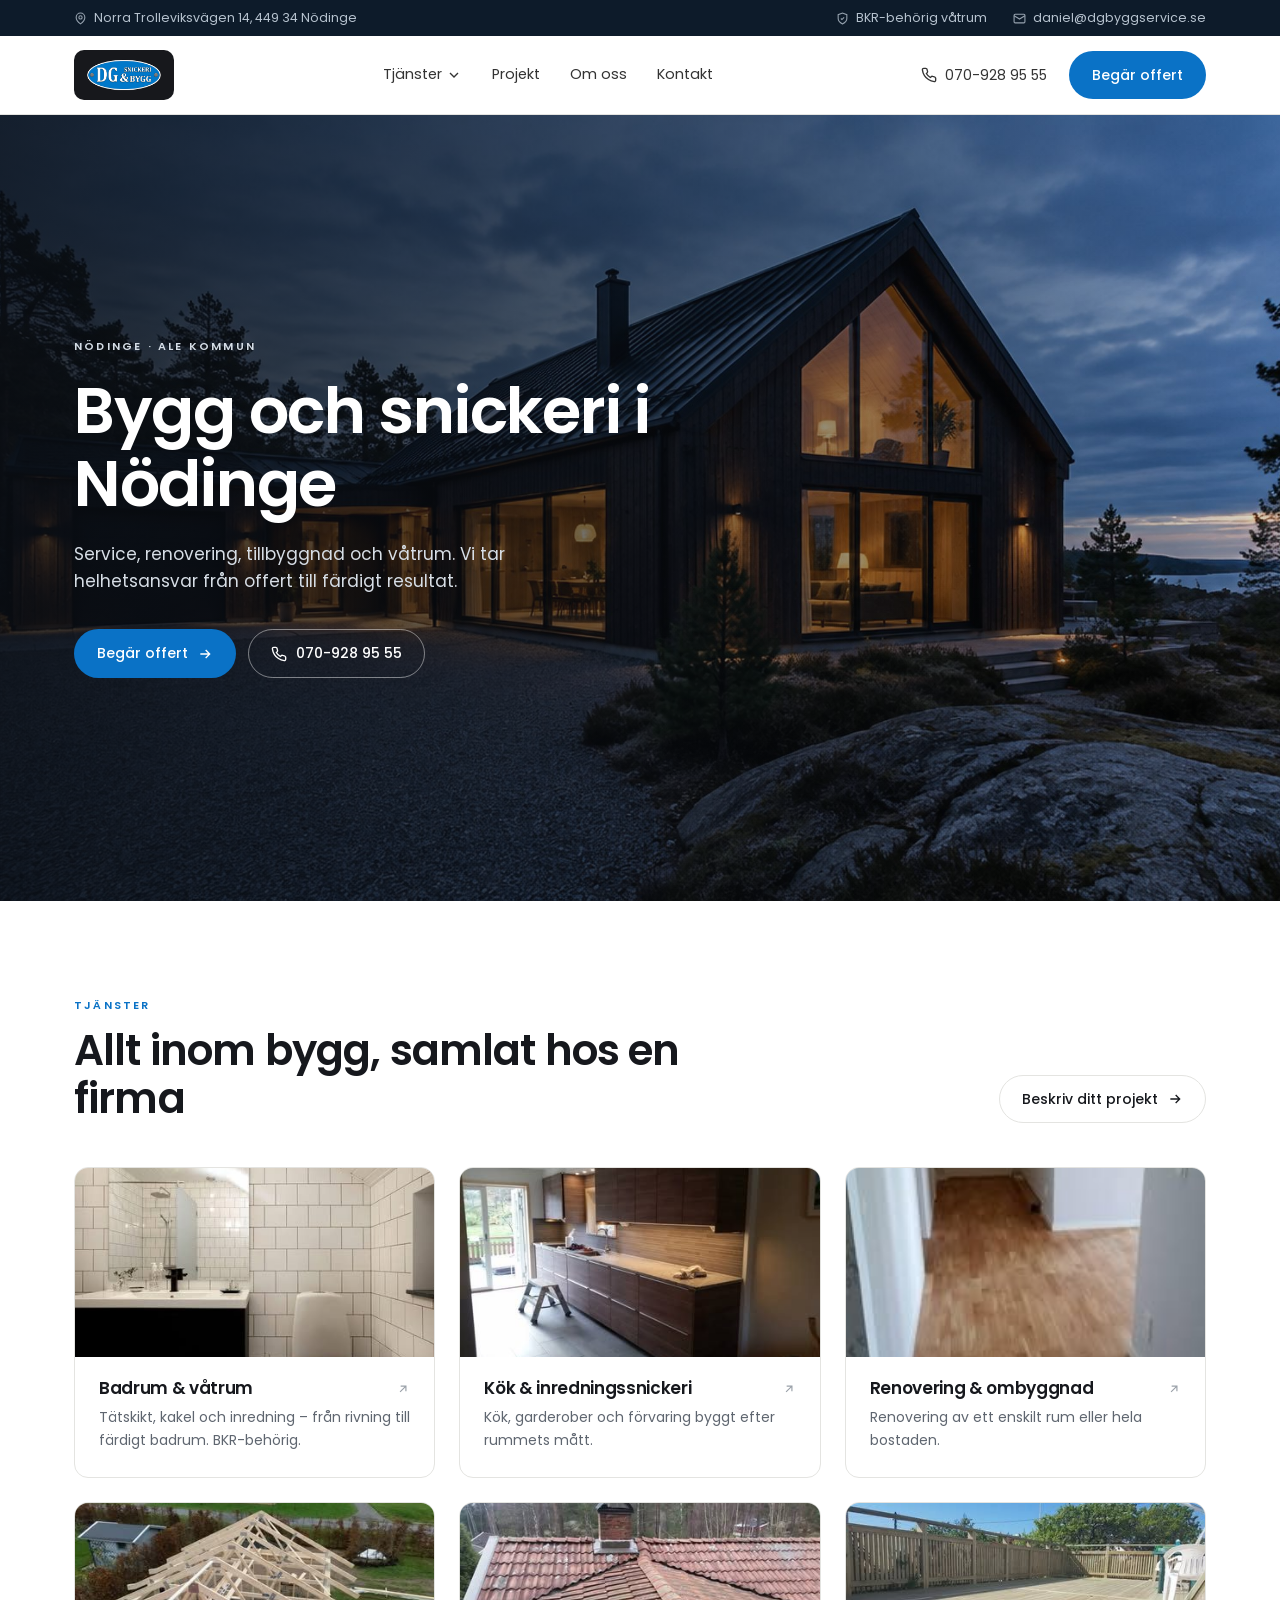
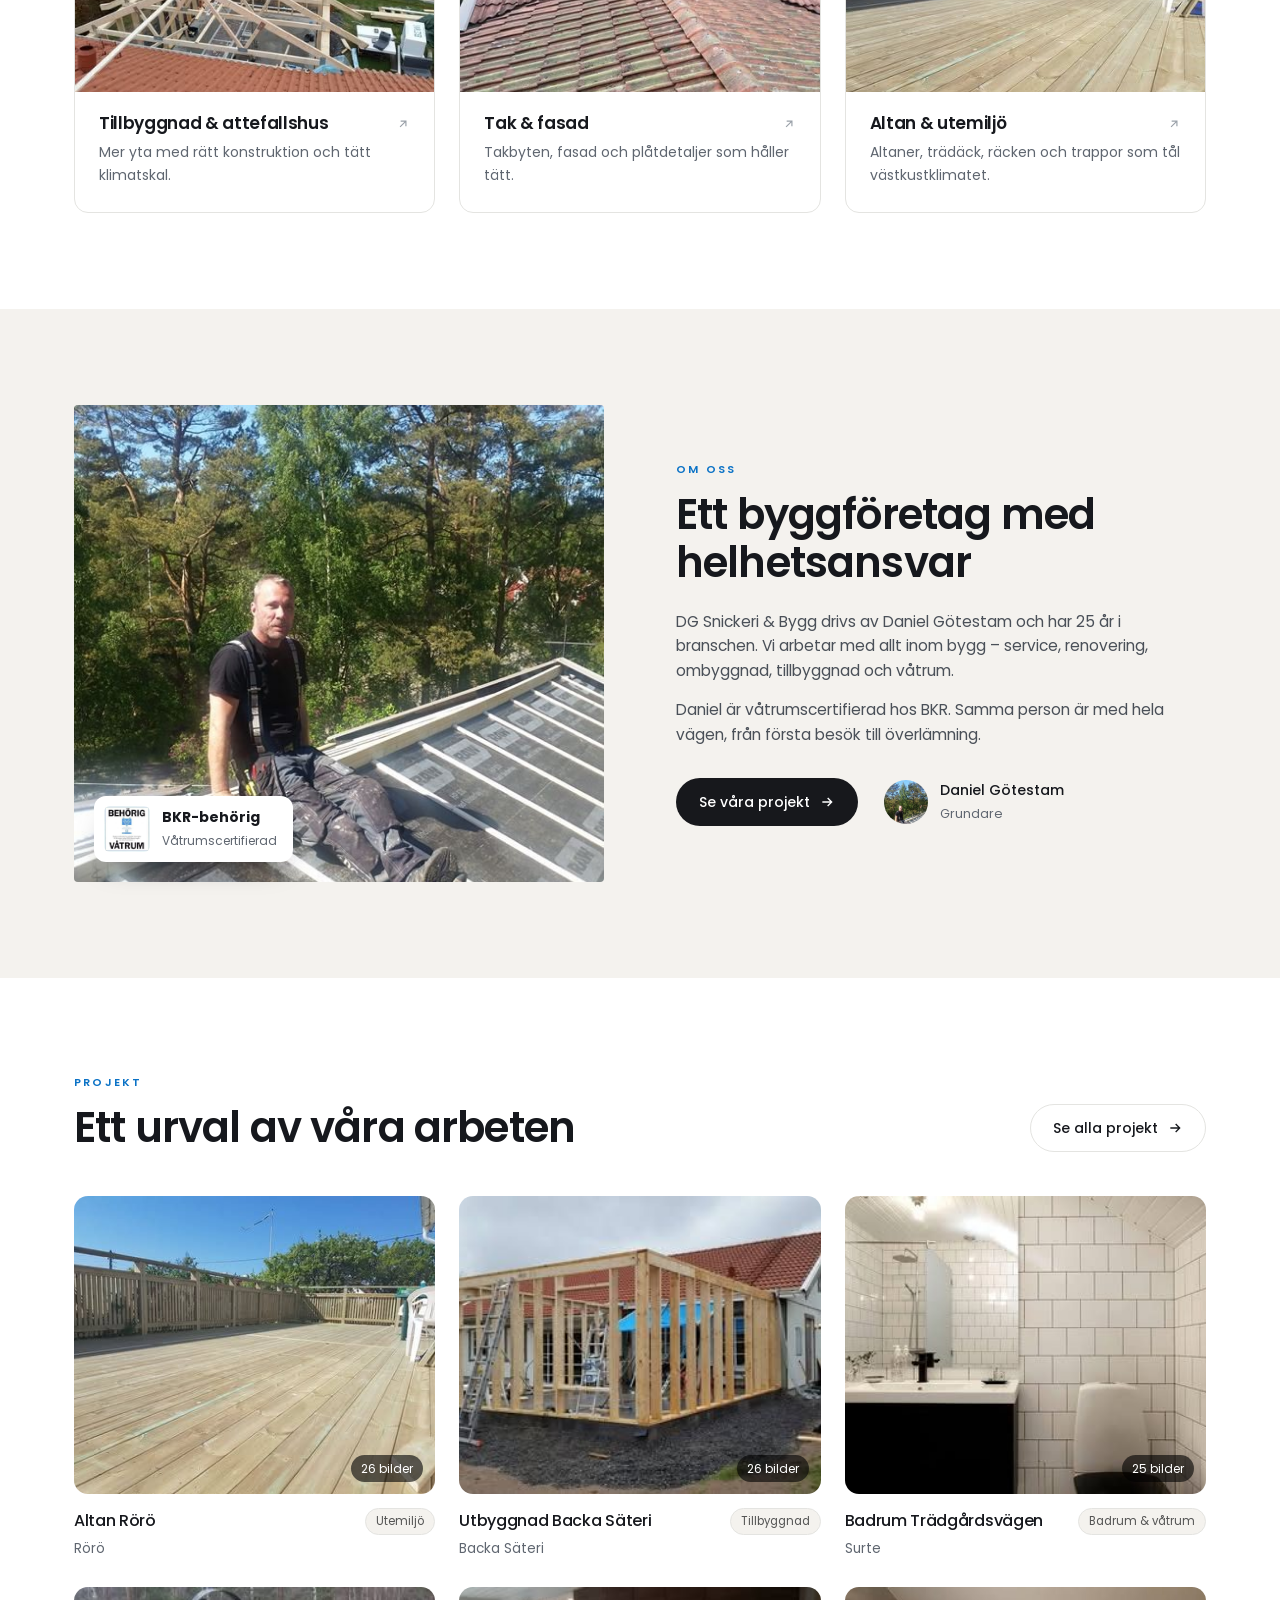
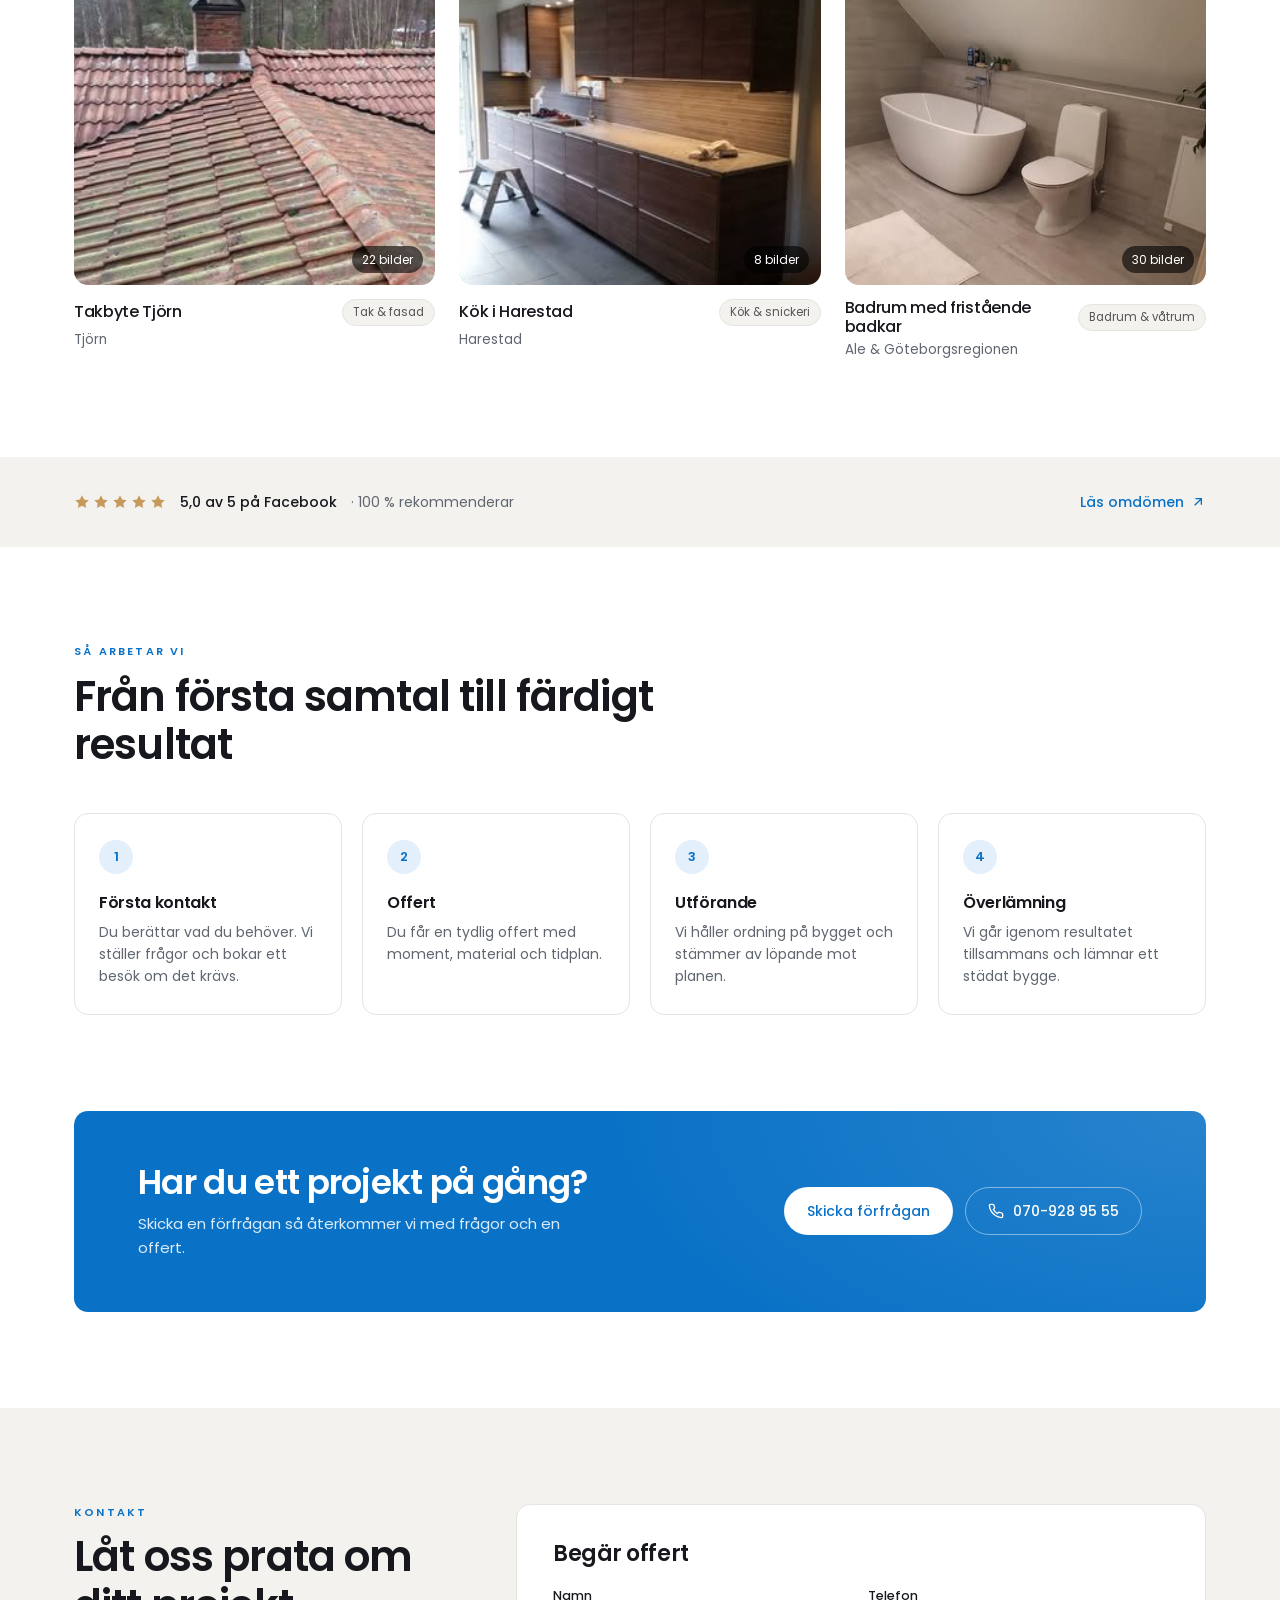
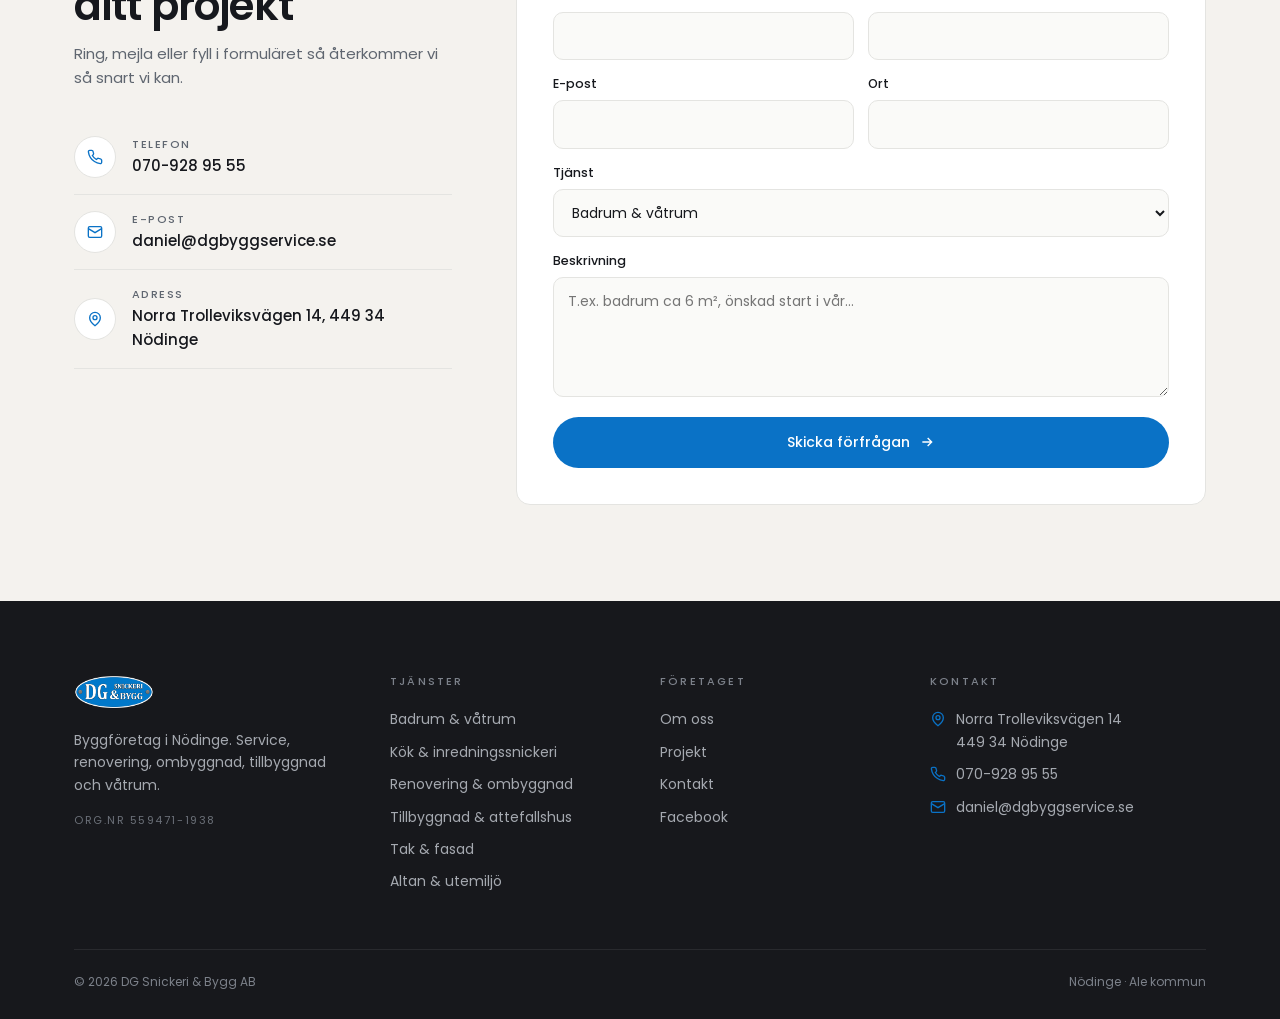
==== commit ddedfc3a: "Fullskärmshero och ta bort nyckeltalsraden Co-Authored-By: Claude Opus 5.5 <noreply@anthropic.com> C" ====
--- a/index.html
+++ b/index.html
@@ -41,13 +41,6 @@
     <div class="actions"><a class="btn btn-primary" href="#kontakt">Begär offert <svg viewBox="0 0 24 24" fill="none" stroke="currentColor" stroke-width="2"><path d="M5 12h14M13 6l6 6-6 6"/></svg></a><a class="btn btn-ghost-light" href="tel:0709289555"><svg viewBox="0 0 24 24" fill="none" stroke="currentColor" stroke-width="2"><path d="M22 16.9v3a2 2 0 0 1-2.2 2 19.8 19.8 0 0 1-8.6-3.1 19.5 19.5 0 0 1-6-6A19.8 19.8 0 0 1 2.1 4.2 2 2 0 0 1 4.1 2h3a2 2 0 0 1 2 1.7c.1.9.4 1.8.7 2.7a2 2 0 0 1-.5 2.1L8 9.8a16 16 0 0 0 6 6l1.3-1.3a2 2 0 0 1 2.1-.4c.9.3 1.8.6 2.7.7a2 2 0 0 1 1.7 2z"/></svg> 070-928 95 55</a></div>
   </div>
 </section>
-
-<div class="facts"><div class="wrap">
-  <div><b>25 år</b><span>i byggbranschen</span></div>
-  <div><b>BKR</b><span>Behörig våtrum</span></div>
-  <div><b>5,0 / 5</b><span>Omdöme på Facebook</span></div>
-  <div><b>15 projekt</b><span>i vårt bildarkiv</span></div>
-</div></div>
 
 <section id="tjanster">
   <div class="wrap">
--- a/assets/css/style.css
+++ b/assets/css/style.css
@@ -55,7 +55,7 @@
 
 /* Hero */
 .hero,.phead{position:relative;color:#fff;overflow:hidden;background:var(--navy)}
-.hero{min-height:640px;display:flex;align-items:center}
+.hero{min-height:calc(100vh - 114px);min-height:calc(100svh - 114px);display:flex;align-items:center}
 .hero-bg{position:absolute;inset:0;background-size:cover;background-position:center}
 .hero::after,.phead::after{content:"";position:absolute;inset:0;background:linear-gradient(90deg,rgba(10,14,20,.85) 0%,rgba(10,14,20,.55) 50%,rgba(10,14,20,.15) 100%)}
 .hero .wrap,.phead .wrap{position:relative;z-index:2;width:100%}
@@ -211,7 +211,6 @@
   .wrap{padding:0 16px}
   .topbar .tb-r{display:none}
   .hdr-cta .btn{display:none}
-  .hero{min-height:560px}
   .services,.pcards,.process,.fgrid,.fcols{grid-template-columns:1fr}
   .facts .wrap{grid-template-columns:1fr 1fr}
   .facts div{padding:18px 0;border-left:0}
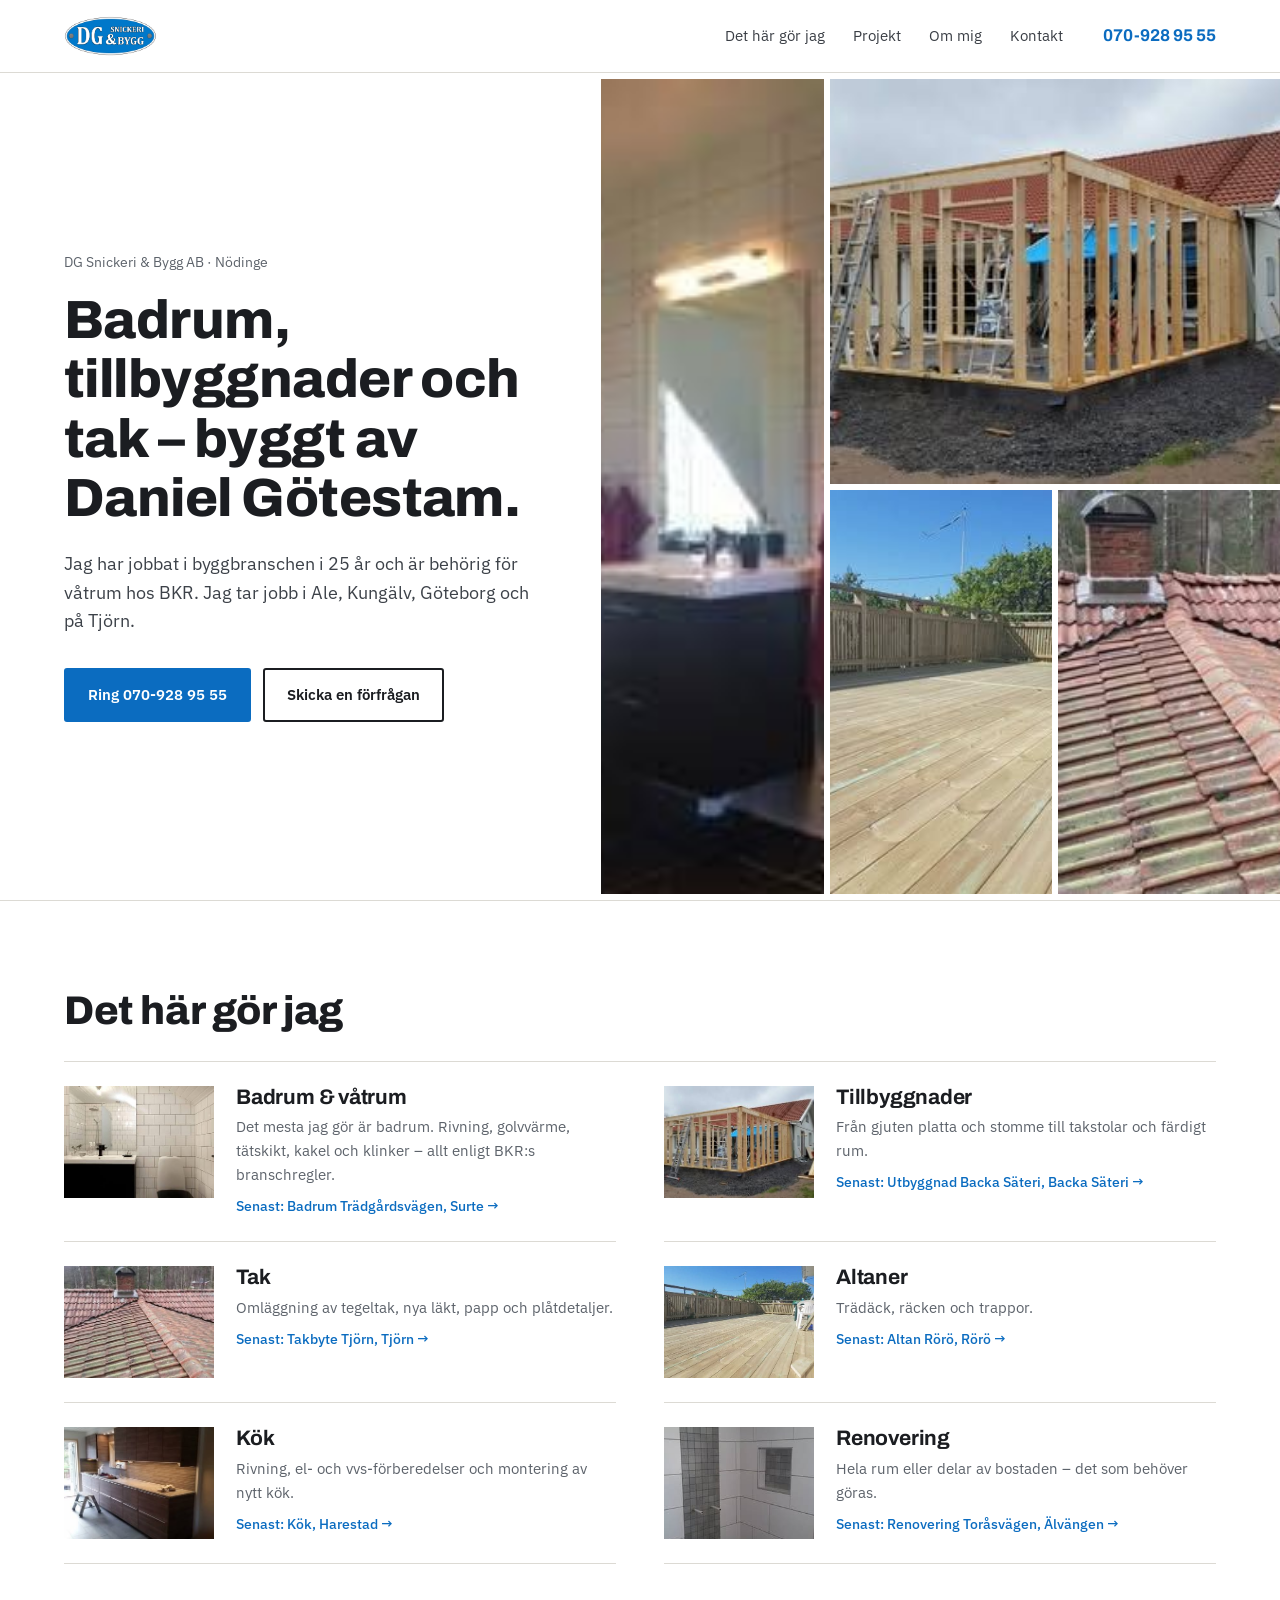
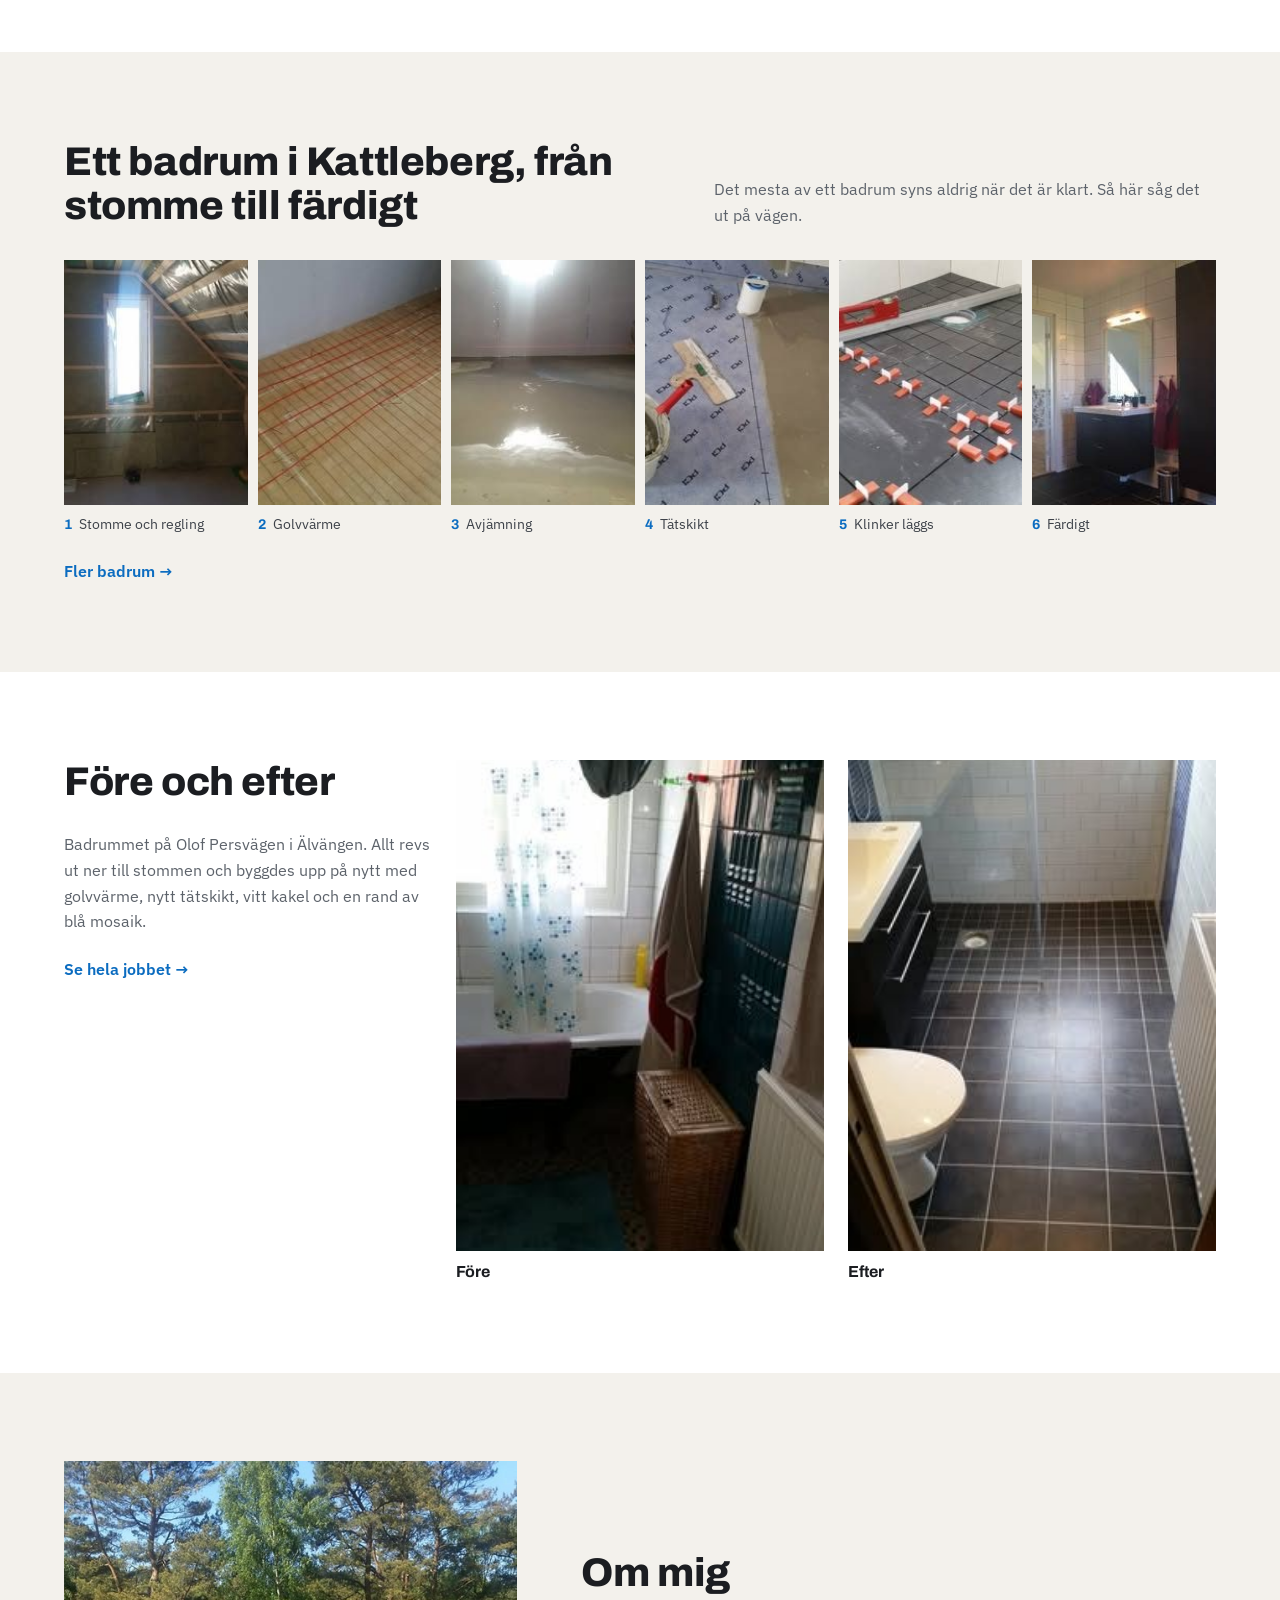
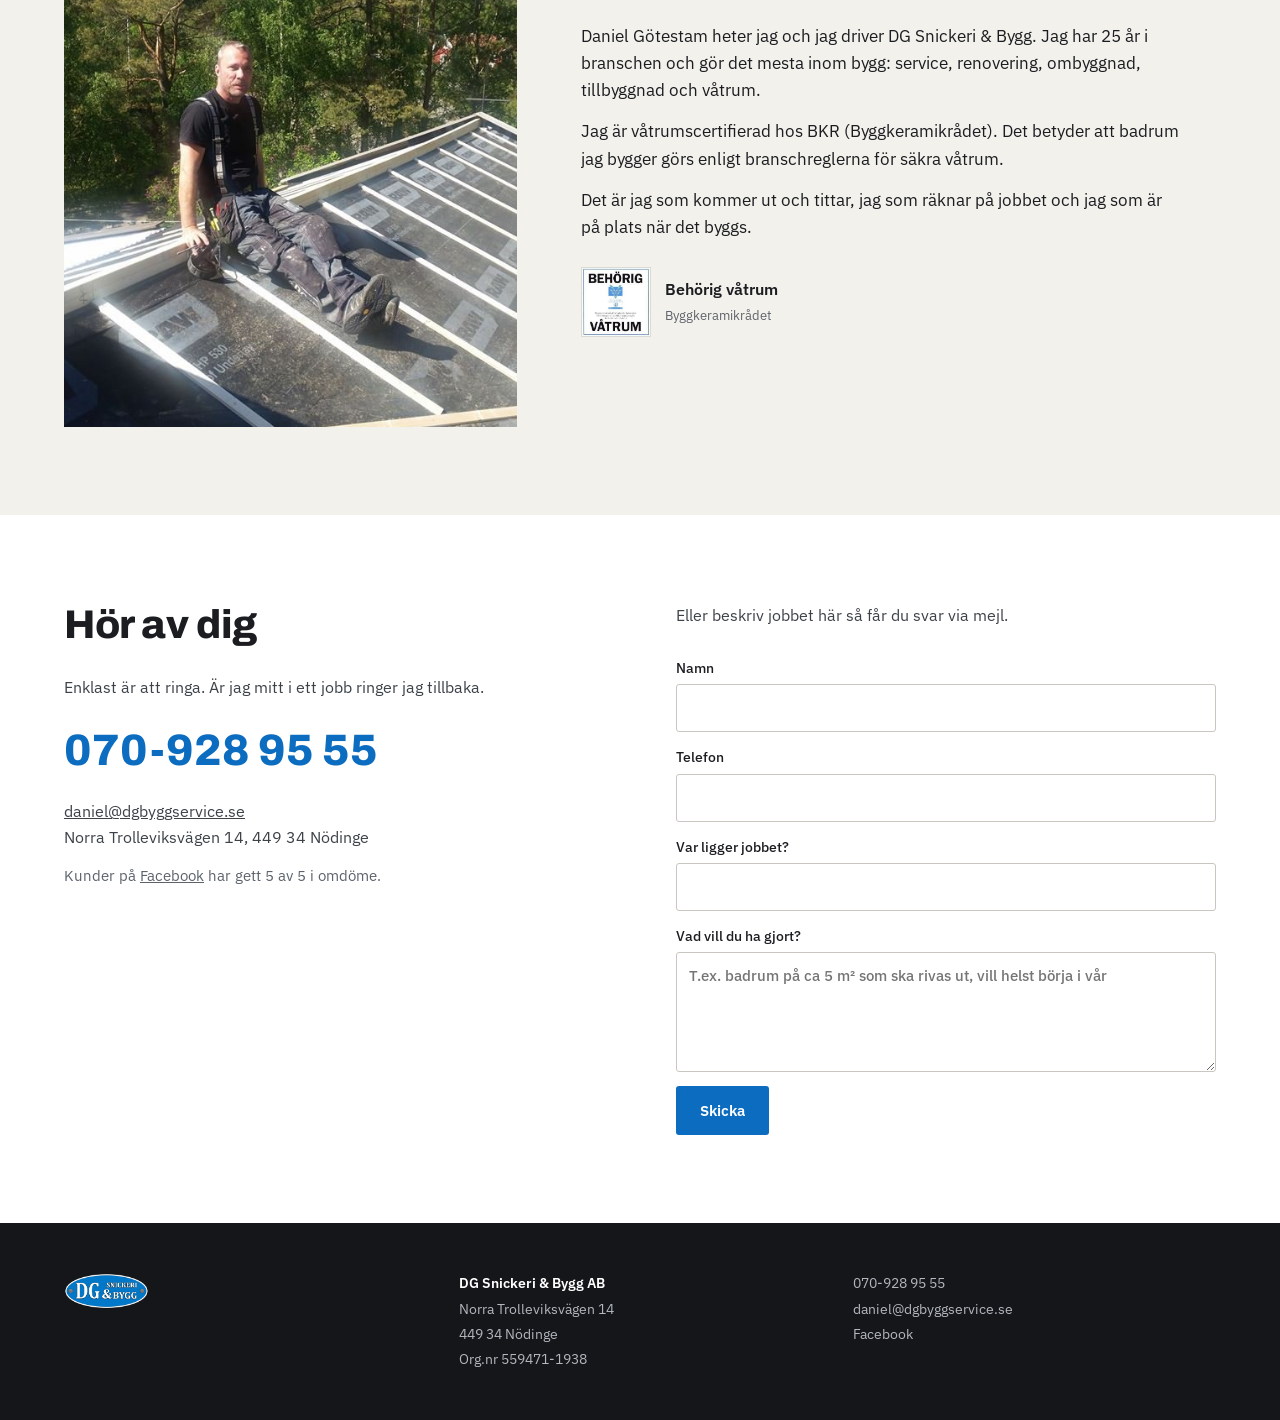
==== commit 234d61b1: "Mindre mallkänsla: riktiga bilder, jag-form och egen layout - Hero med Daniels egna projektbilder i " ====
--- a/index.html
+++ b/index.html
@@ -3,167 +3,132 @@
 <head>
 <meta charset="utf-8">
 <meta name="viewport" content="width=device-width, initial-scale=1">
-<title>DG Snickeri & Bygg AB – Bygg och snickeri i Nödinge</title>
-<meta name="description" content="DG Snickeri & Bygg AB i Nödinge – service, renovering, ombyggnad, tillbyggnad och BKR-behörigt våtrum. 25 år i branschen.">
-<meta property="og:title" content="DG Snickeri & Bygg AB – Bygg och snickeri i Nödinge">
-<meta property="og:description" content="DG Snickeri & Bygg AB i Nödinge – service, renovering, ombyggnad, tillbyggnad och BKR-behörigt våtrum. 25 år i branschen.">
-<meta property="og:image" content="assets/img/hero.jpg">
+<title>DG Snickeri & Bygg AB – Snickare i Nödinge</title>
+<meta name="description" content="Daniel Götestam, DG Snickeri & Bygg AB i Nödinge. Badrum, tillbyggnader, tak och altaner i Ale och Göteborgsregionen. BKR-behörig våtrum.">
 <link rel="icon" href="assets/img/favicon.png">
 <link rel="preconnect" href="https://fonts.googleapis.com">
 <link rel="preconnect" href="https://fonts.gstatic.com" crossorigin>
-<link href="https://fonts.googleapis.com/css2?family=Poppins:wght@400;500;600;700&display=swap" rel="stylesheet">
-<link rel="stylesheet" href="assets/css/style.css">
+<link href="https://fonts.googleapis.com/css2?family=Archivo:wght@600;700;800&family=IBM+Plex+Sans:wght@400;500;600&display=swap" rel="stylesheet">
+<link rel="stylesheet" href="assets/css/style.css?v=4">
 </head>
 <body>
-<div class="topbar"><div class="wrap">
-  <span><svg viewBox="0 0 24 24" fill="none" stroke="currentColor" stroke-width="2"><path d="M20 10c0 6-8 12-8 12s-8-6-8-12a8 8 0 0 1 16 0z"/><circle cx="12" cy="10" r="3"/></svg>Norra Trolleviksvägen 14, 449 34 Nödinge</span>
-  <span class="tb-r"><span><svg viewBox="0 0 24 24" fill="none" stroke="currentColor" stroke-width="2"><path d="M12 22s8-4 8-10V5l-8-3-8 3v7c0 6 8 10 8 10z"/><path d="m9 12 2 2 4-4"/></svg>BKR-behörig våtrum</span><a href="mailto:daniel@dgbyggservice.se"><svg viewBox="0 0 24 24" fill="none" stroke="currentColor" stroke-width="2"><rect x="2" y="4" width="20" height="16" rx="2"/><path d="m22 7-10 6L2 7"/></svg>daniel@dgbyggservice.se</a></span>
-</div></div>
 <header class="site"><div class="wrap">
   <a class="logo" href="index.html"><img src="assets/img/logo.png" alt="DG Snickeri &amp; Bygg AB"></a>
-  <nav class="main">
-    <div class="dd"><a href="index.html#tjanster">Tjänster <svg viewBox="0 0 24 24" fill="none" stroke="currentColor" stroke-width="2"><path d="m6 9 6 6 6-6"/></svg></a><div class="dd-menu"><a href="projekt.html?kategori=Badrum & våtrum">Badrum & våtrum</a><a href="projekt.html?kategori=Kök & snickeri">Kök & inredningssnickeri</a><a href="projekt.html?kategori=Renovering">Renovering & ombyggnad</a><a href="projekt.html?kategori=Tillbyggnad">Tillbyggnad & attefallshus</a><a href="projekt.html?kategori=Tak & fasad">Tak & fasad</a><a href="projekt.html?kategori=Utemiljö">Altan & utemiljö</a></div></div>
-    <a href="projekt.html">Projekt</a><a href="index.html#om-oss">Om oss</a><a href="index.html#kontakt">Kontakt</a>
-  </nav>
-  <div class="hdr-cta">
-    <a class="hdr-phone" href="tel:0709289555"><svg viewBox="0 0 24 24" fill="none" stroke="currentColor" stroke-width="2"><path d="M22 16.9v3a2 2 0 0 1-2.2 2 19.8 19.8 0 0 1-8.6-3.1 19.5 19.5 0 0 1-6-6A19.8 19.8 0 0 1 2.1 4.2 2 2 0 0 1 4.1 2h3a2 2 0 0 1 2 1.7c.1.9.4 1.8.7 2.7a2 2 0 0 1-.5 2.1L8 9.8a16 16 0 0 0 6 6l1.3-1.3a2 2 0 0 1 2.1-.4c.9.3 1.8.6 2.7.7a2 2 0 0 1 1.7 2z"/></svg> 070-928 95 55</a>
-    <a class="btn btn-primary" href="index.html#kontakt">Begär offert</a>
-    <button class="burger" aria-label="Meny"><span></span><span></span><span></span></button>
-  </div>
+  <nav class="main"><a href="index.html#jobb">Det här gör jag</a><a href="projekt.html">Projekt</a><a href="index.html#om">Om mig</a><a href="index.html#kontakt">Kontakt</a></nav>
+  <a class="hdr-phone" href="tel:0709289555">070-928 95 55</a>
+  <button class="burger" aria-label="Meny"><span></span><span></span><span></span></button>
 </div></header>
 
 <section class="hero">
-  <div class="hero-bg" style="background-image:url('assets/img/hero.jpg')"></div>
-  <div class="wrap">
-    <span class="eyebrow light">Nödinge · Ale kommun</span>
-    <h1>Bygg och snickeri i Nödinge</h1>
-    <p class="lead">Service, renovering, tillbyggnad och våtrum. Vi tar helhetsansvar från offert till färdigt resultat.</p>
-    <div class="actions"><a class="btn btn-primary" href="#kontakt">Begär offert <svg viewBox="0 0 24 24" fill="none" stroke="currentColor" stroke-width="2"><path d="M5 12h14M13 6l6 6-6 6"/></svg></a><a class="btn btn-ghost-light" href="tel:0709289555"><svg viewBox="0 0 24 24" fill="none" stroke="currentColor" stroke-width="2"><path d="M22 16.9v3a2 2 0 0 1-2.2 2 19.8 19.8 0 0 1-8.6-3.1 19.5 19.5 0 0 1-6-6A19.8 19.8 0 0 1 2.1 4.2 2 2 0 0 1 4.1 2h3a2 2 0 0 1 2 1.7c.1.9.4 1.8.7 2.7a2 2 0 0 1-.5 2.1L8 9.8a16 16 0 0 0 6 6l1.3-1.3a2 2 0 0 1 2.1-.4c.9.3 1.8.6 2.7.7a2 2 0 0 1 1.7 2z"/></svg> 070-928 95 55</a></div>
+  <div class="hero-text">
+    <p class="kicker">DG Snickeri &amp; Bygg AB · Nödinge</p>
+    <h1>Badrum, tillbyggnader och tak – byggt av Daniel Götestam.</h1>
+    <p class="lead">Jag har jobbat i byggbranschen i 25 år och är behörig för våtrum hos BKR. Jag tar jobb i Ale, Kungälv, Göteborg och på Tjörn.</p>
+    <div class="actions"><a class="btn" href="tel:0709289555">Ring 070-928 95 55</a><a class="btn btn-line" href="#kontakt">Skicka en förfrågan</a></div>
+  </div>
+  <div class="hero-grid">
+    <img src="assets/projekt/badrum-kattleberg/22.jpg" alt="Färdigt badrum i Kattleberg" class="g1">
+    <img src="assets/projekt/utbyggnad-backa-sateri/05.jpg" alt="Utbyggnad Backa Säteri" class="g2">
+    <img src="assets/projekt/altan-roro/01.jpg" alt="Altan på Rörö" class="g3">
+    <img src="assets/projekt/takbyte-tjorn/05.jpg" alt="Takbyte på Tjörn" class="g4">
   </div>
 </section>
 
-<section id="tjanster">
+<section id="jobb">
   <div class="wrap">
-    <div class="sec-head reveal"><div><span class="eyebrow">Tjänster</span><h2>Allt inom bygg, samlat hos en firma</h2></div>
-      <a class="btn btn-outline" href="#kontakt">Beskriv ditt projekt <svg viewBox="0 0 24 24" fill="none" stroke="currentColor" stroke-width="2"><path d="M5 12h14M13 6l6 6-6 6"/></svg></a></div>
-    <div class="services">
-<a class="svc reveal" href="projekt.html?kategori=Badrum & våtrum">
-  <div class="ph"><img loading="lazy" src="assets/projekt/badrum-tradgardsvagen/03.jpg" alt="Badrum & våtrum"></div>
-  <div class="bd"><div class="svc-t"><h3>Badrum & våtrum</h3><svg viewBox="0 0 24 24" fill="none" stroke="currentColor" stroke-width="2"><path d="M7 17 17 7M8 7h9v9"/></svg></div><p>Tätskikt, kakel och inredning – från rivning till färdigt badrum. BKR-behörig.</p></div>
+    <h2>Det här gör jag</h2>
+    <div class="jobs">
+<a class="job" href="projekt.html?kategori=Badrum & våtrum">
+  <img loading="lazy" src="assets/projekt/badrum-tradgardsvagen/03.jpg" alt="Badrum Trädgårdsvägen">
+  <div><h3>Badrum & våtrum</h3><p>Det mesta jag gör är badrum. Rivning, golvvärme, tätskikt, kakel och klinker – allt enligt BKR:s branschregler.</p><span class="ref">Senast: Badrum Trädgårdsvägen, Surte →</span></div>
 </a>
-<a class="svc reveal" href="projekt.html?kategori=Kök & snickeri">
-  <div class="ph"><img loading="lazy" src="assets/projekt/kok-i-harestad/06.jpg" alt="Kök & inredningssnickeri"></div>
-  <div class="bd"><div class="svc-t"><h3>Kök & inredningssnickeri</h3><svg viewBox="0 0 24 24" fill="none" stroke="currentColor" stroke-width="2"><path d="M7 17 17 7M8 7h9v9"/></svg></div><p>Kök, garderober och förvaring byggt efter rummets mått.</p></div>
+<a class="job" href="projekt.html?kategori=Tillbyggnad">
+  <img loading="lazy" src="assets/projekt/utbyggnad-backa-sateri/05.jpg" alt="Utbyggnad Backa Säteri">
+  <div><h3>Tillbyggnader</h3><p>Från gjuten platta och stomme till takstolar och färdigt rum.</p><span class="ref">Senast: Utbyggnad Backa Säteri, Backa Säteri →</span></div>
 </a>
-<a class="svc reveal" href="projekt.html?kategori=Renovering">
-  <div class="ph"><img loading="lazy" src="assets/projekt/badrum-hall-trollevik/04.jpg" alt="Renovering & ombyggnad"></div>
-  <div class="bd"><div class="svc-t"><h3>Renovering & ombyggnad</h3><svg viewBox="0 0 24 24" fill="none" stroke="currentColor" stroke-width="2"><path d="M7 17 17 7M8 7h9v9"/></svg></div><p>Renovering av ett enskilt rum eller hela bostaden.</p></div>
+<a class="job" href="projekt.html?kategori=Tak & fasad">
+  <img loading="lazy" src="assets/projekt/takbyte-tjorn/05.jpg" alt="Takbyte Tjörn">
+  <div><h3>Tak</h3><p>Omläggning av tegeltak, nya läkt, papp och plåtdetaljer.</p><span class="ref">Senast: Takbyte Tjörn, Tjörn →</span></div>
 </a>
-<a class="svc reveal" href="projekt.html?kategori=Tillbyggnad">
-  <div class="ph"><img loading="lazy" src="assets/projekt/utbyggnad-backa-sateri/06.jpg" alt="Tillbyggnad & attefallshus"></div>
-  <div class="bd"><div class="svc-t"><h3>Tillbyggnad & attefallshus</h3><svg viewBox="0 0 24 24" fill="none" stroke="currentColor" stroke-width="2"><path d="M7 17 17 7M8 7h9v9"/></svg></div><p>Mer yta med rätt konstruktion och tätt klimatskal.</p></div>
+<a class="job" href="projekt.html?kategori=Utemiljö">
+  <img loading="lazy" src="assets/projekt/altan-roro/01.jpg" alt="Altan Rörö">
+  <div><h3>Altaner</h3><p>Trädäck, räcken och trappor.</p><span class="ref">Senast: Altan Rörö, Rörö →</span></div>
 </a>
-<a class="svc reveal" href="projekt.html?kategori=Tak & fasad">
-  <div class="ph"><img loading="lazy" src="assets/projekt/takbyte-tjorn/05.jpg" alt="Tak & fasad"></div>
-  <div class="bd"><div class="svc-t"><h3>Tak & fasad</h3><svg viewBox="0 0 24 24" fill="none" stroke="currentColor" stroke-width="2"><path d="M7 17 17 7M8 7h9v9"/></svg></div><p>Takbyten, fasad och plåtdetaljer som håller tätt.</p></div>
+<a class="job" href="projekt.html?kategori=Kök & snickeri">
+  <img loading="lazy" src="assets/projekt/kok-i-harestad/06.jpg" alt="Kök i Harestad">
+  <div><h3>Kök</h3><p>Rivning, el- och vvs-förberedelser och montering av nytt kök.</p><span class="ref">Senast: Kök, Harestad →</span></div>
 </a>
-<a class="svc reveal" href="projekt.html?kategori=Utemiljö">
-  <div class="ph"><img loading="lazy" src="assets/projekt/altan-roro/01.jpg" alt="Altan & utemiljö"></div>
-  <div class="bd"><div class="svc-t"><h3>Altan & utemiljö</h3><svg viewBox="0 0 24 24" fill="none" stroke="currentColor" stroke-width="2"><path d="M7 17 17 7M8 7h9v9"/></svg></div><p>Altaner, trädäck, räcken och trappor som tål västkustklimatet.</p></div>
+<a class="job" href="projekt.html?kategori=Renovering">
+  <img loading="lazy" src="assets/projekt/renovering-torasvagen/07.jpg" alt="Renovering Toråsvägen">
+  <div><h3>Renovering</h3><p>Hela rum eller delar av bostaden – det som behöver göras.</p><span class="ref">Senast: Renovering Toråsvägen, Älvängen →</span></div>
 </a></div>
   </div>
 </section>
 
-<section class="beige" id="om-oss">
+<section class="paper">
+  <div class="wrap">
+    <div class="split-head"><h2>Ett badrum i Kattleberg, från stomme till färdigt</h2>
+      <p>Det mesta av ett badrum syns aldrig när det är klart. Så här såg det ut på vägen.</p></div>
+    <div class="steps"><figure><img loading="lazy" src="assets/projekt/badrum-kattleberg/01.jpg" alt="Stomme och regling"><figcaption><b>1</b> Stomme och regling</figcaption></figure><figure><img loading="lazy" src="assets/projekt/badrum-kattleberg/05.jpg" alt="Golvvärme"><figcaption><b>2</b> Golvvärme</figcaption></figure><figure><img loading="lazy" src="assets/projekt/badrum-kattleberg/07.jpg" alt="Avjämning"><figcaption><b>3</b> Avjämning</figcaption></figure><figure><img loading="lazy" src="assets/projekt/badrum-kattleberg/11.jpg" alt="Tätskikt"><figcaption><b>4</b> Tätskikt</figcaption></figure><figure><img loading="lazy" src="assets/projekt/badrum-kattleberg/16.jpg" alt="Klinker läggs"><figcaption><b>5</b> Klinker läggs</figcaption></figure><figure><img loading="lazy" src="assets/projekt/badrum-kattleberg/22.jpg" alt="Färdigt"><figcaption><b>6</b> Färdigt</figcaption></figure></div>
+    <a class="more" href="projekt.html?kategori=Badrum%20%26%20våtrum">Fler badrum →</a>
+  </div>
+</section>
+
+<section>
+  <div class="wrap ba">
+    <div><h2>Före och efter</h2><p>Badrummet på Olof Persvägen i Älvängen. Allt revs ut ner till stommen och byggdes upp på nytt med golvvärme, nytt tätskikt, vitt kakel och en rand av blå mosaik.</p>
+      <a class="more" href="projekt.html?kategori=Badrum%20%26%20våtrum">Se hela jobbet →</a></div>
+    <figure><img src="assets/projekt/badrum-olof-persvagen/13.jpg" alt="Badrummet före"><figcaption>Före</figcaption></figure>
+    <figure><img src="assets/projekt/badrum-olof-persvagen/06.jpg" alt="Badrummet efter"><figcaption>Efter</figcaption></figure>
+  </div>
+</section>
+
+<section class="paper" id="om">
   <div class="wrap about">
-    <div class="about-media reveal"><img src="assets/img/daniel.jpg" alt="Daniel Götestam på ett takbyte">
-      <div class="badge"><img src="assets/img/behorig-vatrum.jpg" alt="Behörig våtrum"><div><b>BKR-behörig</b><span>Våtrumscertifierad</span></div></div></div>
-    <div class="reveal">
-      <span class="eyebrow">Om oss</span>
-      <h2>Ett byggföretag med helhetsansvar</h2>
-      <p>DG Snickeri &amp; Bygg drivs av Daniel Götestam och har 25 år i branschen. Vi arbetar med allt inom bygg – service, renovering, ombyggnad, tillbyggnad och våtrum.</p>
-      <p>Daniel är våtrumscertifierad hos BKR. Samma person är med hela vägen, från första besök till överlämning.</p>
-      <div class="about-foot"><a class="btn btn-dark" href="projekt.html">Se våra projekt <svg viewBox="0 0 24 24" fill="none" stroke="currentColor" stroke-width="2"><path d="M5 12h14M13 6l6 6-6 6"/></svg></a>
-        <div class="person"><img src="assets/img/daniel.jpg" alt=""><div><b>Daniel Götestam</b><span>Grundare</span></div></div></div>
+    <img class="portrait" src="assets/img/daniel.jpg" alt="Daniel Götestam på ett tak han lägger om">
+    <div>
+      <h2>Om mig</h2>
+      <p>Daniel Götestam heter jag och jag driver DG Snickeri &amp; Bygg. Jag har 25 år i branschen och gör det mesta inom bygg: service, renovering, ombyggnad, tillbyggnad och våtrum.</p>
+      <p>Jag är våtrumscertifierad hos BKR (Byggkeramikrådet). Det betyder att badrum jag bygger görs enligt branschreglerna för säkra våtrum.</p>
+      <p>Det är jag som kommer ut och tittar, jag som räknar på jobbet och jag som är på plats när det byggs.</p>
+      <div class="cert"><img src="assets/img/behorig-vatrum.jpg" alt="Behörig våtrum – BKR"><span>Behörig våtrum<br><small>Byggkeramikrådet</small></span></div>
     </div>
   </div>
 </section>
 
-<section id="projekt">
-  <div class="wrap">
-    <div class="sec-head reveal"><div><span class="eyebrow">Projekt</span><h2>Ett urval av våra arbeten</h2></div>
-      <a class="btn btn-outline" href="projekt.html">Se alla projekt <svg viewBox="0 0 24 24" fill="none" stroke="currentColor" stroke-width="2"><path d="M5 12h14M13 6l6 6-6 6"/></svg></a></div>
-    <div class="pcards" id="featured"></div>
-  </div>
-</section>
-
-<div class="rating-band"><div class="wrap">
-  <div class="rb-l"><span class="stars"><svg viewBox="0 0 24 24" fill="currentColor"><path d="m12 2 3.1 6.3 6.9 1-5 4.9 1.2 6.8L12 17.8 5.8 21l1.2-6.8-5-4.9 6.9-1z"/></svg><svg viewBox="0 0 24 24" fill="currentColor"><path d="m12 2 3.1 6.3 6.9 1-5 4.9 1.2 6.8L12 17.8 5.8 21l1.2-6.8-5-4.9 6.9-1z"/></svg><svg viewBox="0 0 24 24" fill="currentColor"><path d="m12 2 3.1 6.3 6.9 1-5 4.9 1.2 6.8L12 17.8 5.8 21l1.2-6.8-5-4.9 6.9-1z"/></svg><svg viewBox="0 0 24 24" fill="currentColor"><path d="m12 2 3.1 6.3 6.9 1-5 4.9 1.2 6.8L12 17.8 5.8 21l1.2-6.8-5-4.9 6.9-1z"/></svg><svg viewBox="0 0 24 24" fill="currentColor"><path d="m12 2 3.1 6.3 6.9 1-5 4.9 1.2 6.8L12 17.8 5.8 21l1.2-6.8-5-4.9 6.9-1z"/></svg></span><b>5,0 av 5 på Facebook</b><span class="muted">· 100 % rekommenderar</span></div>
-  <a class="link" href="https://www.facebook.com/pages/DG-Snickeri-Bygg-AB/765867246837613" target="_blank" rel="noopener">Läs omdömen <svg viewBox="0 0 24 24" fill="none" stroke="currentColor" stroke-width="2"><path d="M7 17 17 7M8 7h9v9"/></svg></a>
-</div></div>
-
-<section>
-  <div class="wrap">
-    <div class="sec-head reveal"><div><span class="eyebrow">Så arbetar vi</span><h2>Från första samtal till färdigt resultat</h2></div></div>
-    <div class="process">
-      <div class="step reveal"><span class="n">1</span><h3>Första kontakt</h3><p>Du berättar vad du behöver. Vi ställer frågor och bokar ett besök om det krävs.</p></div>
-      <div class="step reveal"><span class="n">2</span><h3>Offert</h3><p>Du får en tydlig offert med moment, material och tidplan.</p></div>
-      <div class="step reveal"><span class="n">3</span><h3>Utförande</h3><p>Vi håller ordning på bygget och stämmer av löpande mot planen.</p></div>
-      <div class="step reveal"><span class="n">4</span><h3>Överlämning</h3><p>Vi går igenom resultatet tillsammans och lämnar ett städat bygge.</p></div>
+<section id="kontakt">
+  <div class="wrap contact">
+    <div>
+      <h2>Hör av dig</h2>
+      <p>Enklast är att ringa. Är jag mitt i ett jobb ringer jag tillbaka.</p>
+      <p class="big"><a href="tel:0709289555">070-928 95 55</a></p>
+      <p><a href="mailto:daniel@dgbyggservice.se">daniel@dgbyggservice.se</a><br>Norra Trolleviksvägen 14, 449 34 Nödinge</p>
+      <p class="fb">Kunder på <a href="https://www.facebook.com/pages/DG-Snickeri-Bygg-AB/765867246837613" target="_blank" rel="noopener">Facebook</a> har gett 5 av 5 i omdöme.</p>
     </div>
-  </div>
-</section>
-
-<section class="cta-wrap"><div class="wrap"><div class="cta-box reveal">
-  <div><h2>Har du ett projekt på gång?</h2><p>Skicka en förfrågan så återkommer vi med frågor och en offert.</p></div>
-  <div class="cta-btns"><a class="btn btn-white" href="index.html#kontakt">Skicka förfrågan</a><a class="btn btn-ghost-light" href="tel:0709289555"><svg viewBox="0 0 24 24" fill="none" stroke="currentColor" stroke-width="2"><path d="M22 16.9v3a2 2 0 0 1-2.2 2 19.8 19.8 0 0 1-8.6-3.1 19.5 19.5 0 0 1-6-6A19.8 19.8 0 0 1 2.1 4.2 2 2 0 0 1 4.1 2h3a2 2 0 0 1 2 1.7c.1.9.4 1.8.7 2.7a2 2 0 0 1-.5 2.1L8 9.8a16 16 0 0 0 6 6l1.3-1.3a2 2 0 0 1 2.1-.4c.9.3 1.8.6 2.7.7a2 2 0 0 1 1.7 2z"/></svg> 070-928 95 55</a></div>
-</div></div></section>
-<section class="beige" id="kontakt">
-  <div class="wrap contact">
-    <div class="reveal"><span class="eyebrow">Kontakt</span>
-      <h2>Låt oss prata om ditt projekt</h2>
-      <p class="muted">Ring, mejla eller fyll i formuläret så återkommer vi så snart vi kan.</p>
-      <ul class="cinfo">
-        <li><span class="ic"><svg viewBox="0 0 24 24" fill="none" stroke="currentColor" stroke-width="2"><path d="M22 16.9v3a2 2 0 0 1-2.2 2 19.8 19.8 0 0 1-8.6-3.1 19.5 19.5 0 0 1-6-6A19.8 19.8 0 0 1 2.1 4.2 2 2 0 0 1 4.1 2h3a2 2 0 0 1 2 1.7c.1.9.4 1.8.7 2.7a2 2 0 0 1-.5 2.1L8 9.8a16 16 0 0 0 6 6l1.3-1.3a2 2 0 0 1 2.1-.4c.9.3 1.8.6 2.7.7a2 2 0 0 1 1.7 2z"/></svg></span><div><small>Telefon</small><a href="tel:0709289555">070-928 95 55</a></div></li>
-        <li><span class="ic"><svg viewBox="0 0 24 24" fill="none" stroke="currentColor" stroke-width="2"><rect x="2" y="4" width="20" height="16" rx="2"/><path d="m22 7-10 6L2 7"/></svg></span><div><small>E-post</small><a href="mailto:daniel@dgbyggservice.se">daniel@dgbyggservice.se</a></div></li>
-        <li><span class="ic"><svg viewBox="0 0 24 24" fill="none" stroke="currentColor" stroke-width="2"><path d="M20 10c0 6-8 12-8 12s-8-6-8-12a8 8 0 0 1 16 0z"/><circle cx="12" cy="10" r="3"/></svg></span><div><small>Adress</small>Norra Trolleviksvägen 14, 449 34 Nödinge</div></li>
-      </ul>
-    </div>
-    <form class="quote reveal">
-      <h3>Begär offert</h3>
-      <div class="fgrid">
-        <div class="field"><label>Namn</label><input name="Namn" required></div>
-        <div class="field"><label>Telefon</label><input name="Telefon" type="tel" required></div>
-        <div class="field"><label>E-post</label><input name="E-post" type="email"></div>
-        <div class="field"><label>Ort</label><input name="Ort"></div>
-        <div class="field full"><label>Tjänst</label><select name="Tjänst"><option>Badrum & våtrum</option><option>Kök & inredningssnickeri</option><option>Renovering & ombyggnad</option><option>Tillbyggnad & attefallshus</option><option>Tak & fasad</option><option>Altan & utemiljö</option><option>Service &amp; underhåll</option><option>Annat</option></select></div>
-        <div class="field full"><label>Beskrivning</label><textarea name="Beskrivning" placeholder="T.ex. badrum ca 6 m², önskad start i vår…"></textarea></div>
-      </div>
-      <button class="btn btn-primary" type="submit">Skicka förfrågan <svg viewBox="0 0 24 24" fill="none" stroke="currentColor" stroke-width="2"><path d="M5 12h14M13 6l6 6-6 6"/></svg></button>
+    <form class="quote">
+      <p class="form-intro">Eller beskriv jobbet här så får du svar via mejl.</p>
+      <label>Namn<input name="Namn" required></label>
+      <label>Telefon<input name="Telefon" type="tel" required></label>
+      <label>Var ligger jobbet?<input name="Ort"></label>
+      <label>Vad vill du ha gjort?<textarea name="Beskrivning" placeholder="T.ex. badrum på ca 5 m² som ska rivas ut, vill helst börja i vår"></textarea></label>
+      <button class="btn" type="submit">Skicka</button>
     </form>
   </div>
 </section>
 
 <footer class="site"><div class="wrap">
   <div class="fcols">
-    <div><a class="flogo" href="index.html"><img src="assets/img/logo.png" alt="DG Snickeri &amp; Bygg"></a>
-      <p>Byggföretag i Nödinge. Service, renovering, ombyggnad, tillbyggnad och våtrum.</p>
-      <p class="orgnr">ORG.NR 559471-1938</p></div>
-    <div><h4>Tjänster</h4><ul><li><a href="projekt.html?kategori=Badrum & våtrum">Badrum & våtrum</a></li><li><a href="projekt.html?kategori=Kök & snickeri">Kök & inredningssnickeri</a></li><li><a href="projekt.html?kategori=Renovering">Renovering & ombyggnad</a></li><li><a href="projekt.html?kategori=Tillbyggnad">Tillbyggnad & attefallshus</a></li><li><a href="projekt.html?kategori=Tak & fasad">Tak & fasad</a></li><li><a href="projekt.html?kategori=Utemiljö">Altan & utemiljö</a></li></ul></div>
-    <div><h4>Företaget</h4><ul><li><a href="index.html#om-oss">Om oss</a></li><li><a href="projekt.html">Projekt</a></li><li><a href="index.html#kontakt">Kontakt</a></li><li><a href="https://www.facebook.com/pages/DG-Snickeri-Bygg-AB/765867246837613" target="_blank" rel="noopener">Facebook</a></li></ul></div>
-    <div><h4>Kontakt</h4><ul class="fc">
-      <li><svg viewBox="0 0 24 24" fill="none" stroke="currentColor" stroke-width="2"><path d="M20 10c0 6-8 12-8 12s-8-6-8-12a8 8 0 0 1 16 0z"/><circle cx="12" cy="10" r="3"/></svg><span>Norra Trolleviksvägen 14<br>449 34 Nödinge</span></li>
-      <li><svg viewBox="0 0 24 24" fill="none" stroke="currentColor" stroke-width="2"><path d="M22 16.9v3a2 2 0 0 1-2.2 2 19.8 19.8 0 0 1-8.6-3.1 19.5 19.5 0 0 1-6-6A19.8 19.8 0 0 1 2.1 4.2 2 2 0 0 1 4.1 2h3a2 2 0 0 1 2 1.7c.1.9.4 1.8.7 2.7a2 2 0 0 1-.5 2.1L8 9.8a16 16 0 0 0 6 6l1.3-1.3a2 2 0 0 1 2.1-.4c.9.3 1.8.6 2.7.7a2 2 0 0 1 1.7 2z"/></svg><a href="tel:0709289555">070-928 95 55</a></li>
-      <li><svg viewBox="0 0 24 24" fill="none" stroke="currentColor" stroke-width="2"><rect x="2" y="4" width="20" height="16" rx="2"/><path d="m22 7-10 6L2 7"/></svg><a href="mailto:daniel@dgbyggservice.se">daniel@dgbyggservice.se</a></li></ul></div>
+    <div><img class="flogo" src="assets/img/logo.png" alt="DG Snickeri &amp; Bygg"></div>
+    <div><b>DG Snickeri &amp; Bygg AB</b><br>Norra Trolleviksvägen 14<br>449 34 Nödinge<br>Org.nr 559471-1938</div>
+    <div><a href="tel:0709289555">070-928 95 55</a><br><a href="mailto:daniel@dgbyggservice.se">daniel@dgbyggservice.se</a><br><a href="https://www.facebook.com/pages/DG-Snickeri-Bygg-AB/765867246837613" target="_blank" rel="noopener">Facebook</a></div>
   </div>
-  <div class="fbottom"><span>© 2026 DG Snickeri &amp; Bygg AB</span><span>Nödinge · Ale kommun</span></div>
 </div></footer>
 <div class="lb" id="lb">
   <div class="lb-top"><div><h3 id="lb-title" style="display:inline"></h3><span id="lb-count"></span></div><button class="lb-close" aria-label="Stäng">✕</button></div>
   <div class="lb-stage"><button class="lb-nav prev" aria-label="Föregående">‹</button><img id="lb-img" alt=""><button class="lb-nav next" aria-label="Nästa">›</button></div>
   <div class="lb-thumbs"></div>
 </div>
-<script src="assets/data/projects.js"></script>
-<script src="assets/js/main.js"></script>
+<script src="assets/data/projects.js?v=4"></script>
+<script src="assets/js/main.js?v=4"></script>
 </body>
 </html>
--- a/assets/css/style.css
+++ b/assets/css/style.css
@@ -1,223 +1,161 @@
 :root{
-  --ink:#16181d;--muted:#5f6670;--line:#e4e4e1;--bg:#fff;--beige:#f4f2ee;
-  --brand:#0a72c6;--brand-d:#085c9f;--dark:#17181c;--navy:#0d1b2a;
-  --r:14px;--max:1180px;
+  --ink:#1b1d21;--muted:#5d636b;--line:#dcdad4;--paper:#f3f1ec;--blue:#0b6cc0;--blue-d:#08549a;--dark:#14161a;
+  --max:1200px;
 }
 *{box-sizing:border-box;margin:0;padding:0}
 html{scroll-behavior:smooth}
-body{font-family:"Poppins",system-ui,sans-serif;color:var(--ink);background:var(--bg);line-height:1.6;font-size:15px;-webkit-font-smoothing:antialiased}
+body{font-family:"IBM Plex Sans",system-ui,sans-serif;color:var(--ink);background:#fff;line-height:1.6;font-size:16px;-webkit-font-smoothing:antialiased}
 img{display:block;max-width:100%}
-a{color:inherit;text-decoration:none}
-svg{width:16px;height:16px;flex:0 0 auto}
-h1,h2,h3{line-height:1.15;letter-spacing:-.02em;font-weight:600}
+a{color:inherit}
+h1,h2,h3{font-family:"Archivo",sans-serif;line-height:1.1;letter-spacing:-.01em}
+h2{font-size:clamp(28px,3.2vw,40px);font-weight:800;margin-bottom:28px}
 .wrap{max-width:var(--max);margin:0 auto;padding:0 24px}
-.muted{color:var(--muted)}
-.eyebrow{display:block;font-size:11px;font-weight:600;letter-spacing:.2em;text-transform:uppercase;color:var(--brand)}
-.eyebrow.light{color:#d5dde6}
+section{padding:88px 0}
+.paper{background:var(--paper)}
 
-/* Buttons – pill shaped like the base44 design */
-.btn{display:inline-flex;align-items:center;gap:9px;padding:12px 22px;border-radius:999px;font-weight:500;font-size:14px;border:1px solid transparent;transition:.2s;cursor:pointer;font-family:inherit;white-space:nowrap}
-.btn-primary{background:var(--brand);color:#fff}
-.btn-primary:hover{background:var(--brand-d)}
-.btn-outline{border-color:var(--line);background:#fff}
-.btn-outline:hover{border-color:var(--ink)}
-.btn-dark{background:var(--dark);color:#fff}
-.btn-dark:hover{background:#000}
-.btn-white{background:#fff;color:var(--brand)}
-.btn-ghost-light{border-color:rgba(255,255,255,.45);color:#fff}
-.btn-ghost-light:hover{background:rgba(255,255,255,.12)}
-
-/* Top bar (corporate touch) */
-.topbar{background:var(--navy);color:#b8c4d0;font-size:12.5px}
-.topbar .wrap{display:flex;justify-content:space-between;align-items:center;height:36px;gap:16px}
-.topbar span,.topbar a{display:inline-flex;align-items:center;gap:7px}
-.topbar svg{width:13px;height:13px;opacity:.8}
-.topbar .tb-r{gap:26px}
-.topbar a:hover{color:#fff}
+.btn{display:inline-block;background:var(--blue);color:#fff;text-decoration:none;font-weight:600;font-size:15px;padding:13px 22px;border-radius:3px;border:2px solid var(--blue);cursor:pointer;font-family:inherit}
+.btn:hover{background:var(--blue-d);border-color:var(--blue-d)}
+.btn-line{background:transparent;color:var(--ink);border-color:var(--ink)}
+.btn-line:hover{background:var(--ink);color:#fff;border-color:var(--ink)}
+.more{display:inline-block;margin-top:22px;font-weight:600;color:var(--blue);text-decoration:none}
+.more:hover{text-decoration:underline}
 
 /* Header */
-header.site{position:sticky;top:0;z-index:50;background:rgba(255,255,255,.96);backdrop-filter:blur(10px);border-bottom:1px solid var(--line)}
-header.site .wrap{display:flex;align-items:center;justify-content:space-between;height:78px}
-.logo{background:var(--dark);border-radius:10px;padding:7px 12px}
-.logo img{height:36px;width:auto}
-nav.main{display:flex;gap:30px;font-size:14.5px;align-items:center}
-nav.main a{display:inline-flex;align-items:center;gap:4px;color:#333;padding:6px 0}
-nav.main a:hover,nav.main a.active{color:var(--brand)}
-.dd{position:relative}
-.dd-menu{position:absolute;top:100%;left:-18px;background:#fff;border:1px solid var(--line);border-radius:12px;padding:8px;min-width:250px;box-shadow:0 20px 40px -18px rgba(0,0,0,.25);display:none;flex-direction:column}
-.dd-menu a{padding:9px 12px;border-radius:8px}
-.dd-menu a:hover{background:var(--beige);color:var(--ink)}
-.dd:hover .dd-menu{display:flex}
-.hdr-cta{display:flex;align-items:center;gap:22px}
-.hdr-phone{display:flex;align-items:center;gap:8px;font-size:14px;color:#333}
-.burger{display:none;background:none;border:0;cursor:pointer;padding:8px}
+header.site{position:sticky;top:0;z-index:50;background:#fff;border-bottom:1px solid var(--line)}
+header.site .wrap{display:flex;align-items:center;gap:40px;height:72px}
+.logo img{height:44px;width:auto}
+nav.main{display:flex;gap:28px;margin-left:auto;font-size:15px}
+nav.main a{text-decoration:none;color:#3a3e45}
+nav.main a:hover{color:var(--blue)}
+.hdr-phone{font-family:Archivo;font-weight:700;font-size:17px;text-decoration:none;color:var(--blue)}
+.burger{display:none;background:none;border:0;cursor:pointer;padding:6px}
 .burger span{display:block;width:22px;height:2px;background:var(--ink);margin:5px 0}
 
-/* Hero */
-.hero,.phead{position:relative;color:#fff;overflow:hidden;background:var(--navy)}
-.hero{min-height:calc(100vh - 114px);min-height:calc(100svh - 114px);display:flex;align-items:center}
-.hero-bg{position:absolute;inset:0;background-size:cover;background-position:center}
-.hero::after,.phead::after{content:"";position:absolute;inset:0;background:linear-gradient(90deg,rgba(10,14,20,.85) 0%,rgba(10,14,20,.55) 50%,rgba(10,14,20,.15) 100%)}
-.hero .wrap,.phead .wrap{position:relative;z-index:2;width:100%}
-.hero h1{font-size:clamp(38px,5.4vw,64px);max-width:640px;margin:18px 0 20px}
-.lead{font-size:17px;max-width:500px;color:#d7dee6}
-.hero .actions{display:flex;gap:12px;margin-top:34px;flex-wrap:wrap}
+/* Hero: text + real photos at close to their own resolution */
+.hero{display:grid;grid-template-columns:minmax(0,1fr) minmax(0,1.15fr);min-height:calc(100vh - 72px);min-height:calc(100svh - 72px);padding:0;border-bottom:1px solid var(--line)}
+.hero-text{display:flex;flex-direction:column;justify-content:center;padding:60px 56px 60px max(24px,calc((100vw - var(--max))/2 + 24px))}
+.kicker{font-size:14px;color:var(--muted);margin-bottom:18px}
+.hero h1{font-size:clamp(36px,4.2vw,58px);font-weight:800;margin-bottom:22px}
+.lead{font-size:18px;color:#3d4249;max-width:520px}
+.actions{display:flex;gap:12px;flex-wrap:wrap;margin-top:32px}
+.hero-grid{display:grid;grid-template-columns:1fr 1fr 1fr;grid-template-rows:1fr 1fr;gap:6px;padding:6px 0 6px 6px;min-height:0}
+.hero-grid img{width:100%;height:100%;object-fit:cover;min-height:0}
+.hero-grid .g1{grid-row:span 2}
+.hero-grid .g2{grid-column:span 2}
 
-/* Facts strip */
-.facts{background:var(--navy);color:#fff;border-top:1px solid rgba(255,255,255,.08)}
-.facts .wrap{display:grid;grid-template-columns:repeat(4,1fr)}
-.facts div{padding:26px 0 26px 26px;border-left:1px solid rgba(255,255,255,.1)}
-.facts div:first-child{border-left:0;padding-left:0}
-.facts b{display:block;font-size:22px;font-weight:600}
-.facts span{font-size:13px;color:#9fb0c1}
+/* Jobs list */
+.jobs{display:grid;grid-template-columns:1fr 1fr;gap:0 48px;border-top:1px solid var(--line)}
+.job{display:grid;grid-template-columns:150px 1fr;gap:22px;padding:24px 0;border-bottom:1px solid var(--line);text-decoration:none}
+.job img{width:150px;height:112px;object-fit:cover}
+.job h3{font-size:21px;font-weight:700;margin-bottom:6px}
+.job p{color:var(--muted);font-size:15px}
+.job .ref{display:block;margin-top:8px;font-size:14px;color:var(--blue);font-weight:500}
+.job:hover h3{color:var(--blue)}
 
-/* Sections */
-section{padding:96px 0}
-.beige{background:var(--beige)}
-.sec-head{display:flex;justify-content:space-between;align-items:flex-end;gap:30px;margin-bottom:44px}
-.sec-head h2,.about h2,.contact h2{font-size:clamp(30px,3.6vw,42px);margin-top:12px;max-width:620px}
+/* Bathroom steps */
+.split-head{display:grid;grid-template-columns:1.2fr 1fr;gap:48px;align-items:end;margin-bottom:32px}
+.split-head h2{margin:0}
+.split-head p{color:var(--muted)}
+.steps{display:grid;grid-template-columns:repeat(6,1fr);gap:10px}
+.steps img{width:100%;aspect-ratio:3/4;object-fit:cover}
+.steps figcaption{font-size:14px;margin-top:8px;color:#3d4249}
+.steps b{font-family:Archivo;color:var(--blue);margin-right:4px}
 
-/* Services */
-.services{display:grid;grid-template-columns:repeat(3,1fr);gap:24px}
-.svc{border:1px solid var(--line);border-radius:var(--r);overflow:hidden;background:#fff;transition:.25s}
-.svc:hover{box-shadow:0 22px 40px -24px rgba(0,0,0,.35);transform:translateY(-3px)}
-.svc .ph{aspect-ratio:16/8.4;overflow:hidden;background:var(--beige)}
-.svc .ph img{width:100%;height:100%;object-fit:cover;transition:.6s}
-.svc:hover .ph img{transform:scale(1.05)}
-.svc .bd{padding:22px 24px 26px}
-.svc-t{display:flex;justify-content:space-between;align-items:center;gap:10px}
-.svc-t h3{font-size:17px}
-.svc-t svg{color:#9aa1a9;width:14px;height:14px}
-.svc:hover .svc-t svg{color:var(--brand)}
-.svc p{color:var(--muted);font-size:14px;margin-top:8px}
+/* Before / after */
+.ba{display:grid;grid-template-columns:1fr 1fr 1fr;gap:24px;align-items:start}
+.ba p{color:var(--muted)}
+.ba figure img{width:100%;aspect-ratio:3/4;object-fit:cover}
+.ba figcaption{font-family:Archivo;font-weight:700;margin-top:8px}
 
 /* About */
-.about{display:grid;grid-template-columns:1fr 1fr;gap:72px;align-items:center}
-.about-media{position:relative}
-.about-media>img{width:100%;aspect-ratio:4/3.6;object-fit:cover;object-position:center 30%;border-radius:4px}
-.about-media .badge{position:absolute;left:20px;bottom:20px;display:flex;gap:12px;align-items:center;background:#fff;border-radius:12px;padding:10px 16px 10px 10px;box-shadow:0 14px 30px -14px rgba(0,0,0,.4)}
-.about-media .badge img{width:46px;height:46px;border-radius:6px;object-fit:cover}
-.about-media .badge b{display:block;font-size:14px}.about-media .badge span{font-size:12px;color:var(--muted)}
-.about h2{margin-bottom:22px}
-.about p{color:#4a5058;margin-bottom:14px;font-size:15.5px}
-.about-foot{display:flex;align-items:center;gap:26px;margin-top:30px;flex-wrap:wrap}
-.person{display:flex;align-items:center;gap:12px}
-.person img{width:44px;height:44px;border-radius:50%;object-fit:cover;object-position:top}
-.person b{display:block;font-size:14px;font-weight:500}.person span{font-size:12.5px;color:var(--muted)}
-
-/* Project cards */
-.pcards{display:grid;grid-template-columns:repeat(3,1fr);gap:28px 24px}
-.pcard{cursor:pointer}
-.pcard .ph{position:relative;aspect-ratio:4/3.3;border-radius:var(--r);overflow:hidden;background:var(--beige)}
-.pcard .ph img{width:100%;height:100%;object-fit:cover;transition:.6s}
-.pcard:hover .ph img{transform:scale(1.05)}
-.pcard .cnt{position:absolute;right:12px;bottom:12px;background:rgba(0,0,0,.6);color:#fff;font-size:12px;padding:4px 10px;border-radius:999px}
-.pc-t{display:flex;justify-content:space-between;align-items:center;gap:10px;margin-top:14px}
-.pc-t h3{font-size:16px;font-weight:500}
-.tag{font-size:11.5px;background:var(--beige);border:1px solid var(--line);color:#555;padding:3px 10px;border-radius:999px;white-space:nowrap}
-.pcard p{color:var(--muted);font-size:13.5px;margin-top:3px}
-
-/* Rating band */
-.rating-band{background:var(--beige);padding:34px 0}
-.rating-band .wrap{display:flex;justify-content:space-between;align-items:center;gap:20px;flex-wrap:wrap}
-.rb-l{display:flex;align-items:center;gap:14px;font-size:14px;flex-wrap:wrap}
-.rb-l b{font-weight:500}
-.stars{display:flex;gap:3px;color:#c59a5b}
-.link{display:inline-flex;gap:6px;align-items:center;color:var(--brand);font-weight:500;font-size:14px}
-
-/* Process */
-.process{display:grid;grid-template-columns:repeat(4,1fr);gap:20px}
-.step{border:1px solid var(--line);border-radius:var(--r);padding:26px 24px}
-.step .n{display:grid;place-items:center;width:34px;height:34px;border-radius:50%;background:#e3effa;color:var(--brand);font-size:13px;font-weight:600}
-.step h3{font-size:16px;margin:20px 0 8px}
-.step p{color:var(--muted);font-size:14px}
-
-/* CTA */
-.cta-wrap{padding:0 0 96px}
-.cta-box{background:var(--brand);color:#fff;border-radius:var(--r);padding:52px 64px;display:flex;justify-content:space-between;align-items:center;gap:30px;background-image:radial-gradient(600px 300px at 100% 0,rgba(255,255,255,.12),transparent)}
-.cta-box h2{font-size:clamp(26px,3vw,34px)}
-.cta-box p{color:#dcebf8;margin-top:10px;max-width:440px}
-.cta-btns{display:flex;gap:12px;flex-wrap:wrap}
+.about{display:grid;grid-template-columns:5fr 7fr;gap:64px;align-items:center}
+.portrait{width:100%;aspect-ratio:4/5;object-fit:cover;object-position:center 35%}
+.about p{margin-bottom:14px;font-size:17px;max-width:600px}
+.cert{display:flex;align-items:center;gap:14px;margin-top:26px;font-weight:600}
+.cert img{width:70px;height:70px;object-fit:cover;border:1px solid var(--line)}
+.cert small{font-weight:400;color:var(--muted)}
 
 /* Contact */
-.contact{display:grid;grid-template-columns:1fr 1.15fr;gap:64px;align-items:start}
-.contact h2{margin-bottom:12px}
-.cinfo{list-style:none;margin-top:30px}
-.cinfo li{display:flex;gap:16px;align-items:center;padding:16px 0;border-bottom:1px solid var(--line)}
-.cinfo .ic{display:grid;place-items:center;width:42px;height:42px;border-radius:50%;background:#fff;border:1px solid var(--line);color:var(--brand)}
-.cinfo small{display:block;font-size:11px;letter-spacing:.14em;text-transform:uppercase;color:var(--muted)}
-.cinfo li div{font-weight:500}
-form.quote{background:#fff;border:1px solid var(--line);border-radius:var(--r);padding:36px}
-form.quote h3{font-size:22px;margin-bottom:20px}
-.fgrid{display:grid;grid-template-columns:1fr 1fr;gap:14px}
-.field{display:flex;flex-direction:column;gap:6px}
-.field.full{grid-column:1/-1}
-.field label{font-size:12.5px;font-weight:500}
-.field input,.field select,.field textarea{font:inherit;font-size:14px;padding:12px 14px;border:1px solid var(--line);border-radius:10px;background:#fafaf8;color:var(--ink)}
-.field input:focus,.field select:focus,.field textarea:focus{outline:2px solid var(--brand);border-color:transparent;background:#fff}
-.field textarea{min-height:120px;resize:vertical}
-form.quote .btn{margin-top:20px;width:100%;justify-content:center;padding:14px}
+.contact{display:grid;grid-template-columns:1fr 1fr;gap:72px}
+.contact p{margin-bottom:14px;color:#3d4249}
+.contact .big a{font-family:Archivo;font-weight:800;font-size:clamp(30px,3.6vw,44px);color:var(--blue);text-decoration:none}
+.contact .fb{color:var(--muted);font-size:15px}
+form.quote{display:grid;gap:14px;align-content:start}
+.form-intro{color:var(--muted)}
+form.quote label{display:grid;gap:5px;font-size:14px;font-weight:500}
+form.quote input,form.quote textarea{font:inherit;font-size:15px;padding:11px 12px;border:1px solid #c9c6bf;border-radius:3px;background:#fff}
+form.quote input:focus,form.quote textarea:focus{outline:2px solid var(--blue);border-color:transparent}
+form.quote textarea{min-height:120px;resize:vertical}
+form.quote .btn{justify-self:start}
 
 /* Footer */
-footer.site{background:var(--dark);color:#a5a9b0;padding:72px 0 28px;font-size:14px}
-.fcols{display:grid;grid-template-columns:1.2fr 1fr 1fr 1.2fr;gap:40px}
-.fcols h4{color:#7c818a;font-size:11px;letter-spacing:.2em;text-transform:uppercase;font-weight:500;margin-bottom:18px}
-.fcols ul{list-style:none;display:grid;gap:10px}
-.fcols a:hover{color:#fff}
-.flogo img{height:38px;margin-bottom:18px}
-.orgnr{font-size:11px;letter-spacing:.14em;color:#6b7078;margin-top:16px}
-.fc li{display:flex;gap:10px;align-items:flex-start}
-.fc svg{color:var(--brand);margin-top:3px}
-.fbottom{margin-top:56px;padding-top:22px;border-top:1px solid rgba(255,255,255,.08);display:flex;justify-content:space-between;font-size:12px;color:#7c818a;flex-wrap:wrap;gap:10px}
+footer.site{background:var(--dark);color:#b3b7bd;padding:48px 0;font-size:14px;line-height:1.8}
+footer.site a{color:#b3b7bd;text-decoration:none}
+footer.site a:hover{color:#fff}
+footer.site b{color:#fff;font-weight:600}
+.fcols{display:grid;grid-template-columns:1fr 1fr 1fr;gap:32px;align-items:start}
+.flogo{height:40px}
 
 /* Projects page */
-.phead{padding:110px 0 90px}
-.phead h1{font-size:clamp(36px,5vw,56px);margin:14px 0 14px}
-.filters{display:flex;gap:10px;flex-wrap:wrap;margin-bottom:36px}
-.filters button{font:inherit;font-size:13.5px;padding:9px 18px;border:1px solid var(--line);background:#fff;border-radius:999px;cursor:pointer;transition:.2s}
-.filters button.on,.filters button:hover{background:var(--dark);color:#fff;border-color:var(--dark)}
+.page-top{padding:64px 0 36px}
+.page-top h1{font-size:clamp(36px,4.5vw,54px);font-weight:800;margin-bottom:12px}
+.page-top p{color:var(--muted);max-width:620px;font-size:17px}
+.filters{display:flex;gap:8px;flex-wrap:wrap;margin-bottom:32px}
+.filters button{font:inherit;font-size:14px;padding:7px 14px;border:1px solid var(--line);background:#fff;border-radius:3px;cursor:pointer}
+.filters button.on,.filters button:hover{background:var(--ink);color:#fff;border-color:var(--ink)}
+.pcards{display:grid;grid-template-columns:repeat(3,1fr);gap:32px 24px}
+.pcard{cursor:pointer}
+.pcard .ph{position:relative;aspect-ratio:4/3;overflow:hidden;background:var(--paper)}
+.pcard .ph img{width:100%;height:100%;object-fit:cover}
+.pcard .cnt{position:absolute;right:0;bottom:0;background:var(--ink);color:#fff;font-size:12px;padding:3px 8px}
+.pc-t{display:flex;justify-content:space-between;align-items:baseline;gap:10px;margin-top:12px}
+.pc-t h3{font-size:18px;font-weight:700}
+.pcard:hover h3{color:var(--blue)}
+.tag{font-size:13px;color:var(--muted);white-space:nowrap}
+.pcard p{color:var(--muted);font-size:14px}
 
 /* Lightbox */
-.lb{position:fixed;inset:0;background:rgba(8,10,14,.96);z-index:100;display:none;flex-direction:column}
+.lb{position:fixed;inset:0;background:rgba(10,11,13,.96);z-index:100;display:none;flex-direction:column}
 .lb.open{display:flex}
-.lb-top{display:flex;justify-content:space-between;align-items:center;padding:18px 24px;color:#fff}
-.lb-top h3{font-size:17px}.lb-top span{color:#9aa1a9;font-size:13px;margin-left:12px}
-.lb-close,.lb-nav{background:rgba(255,255,255,.1);border:0;color:#fff;width:46px;height:46px;border-radius:50%;cursor:pointer;font-size:22px;display:grid;place-items:center;flex:0 0 auto}
+.lb-top{display:flex;justify-content:space-between;align-items:center;padding:16px 24px;color:#fff}
+.lb-top h3{font-size:17px}.lb-top span{color:#9aa0a8;font-size:13px;margin-left:12px}
+.lb-close,.lb-nav{background:rgba(255,255,255,.1);border:0;color:#fff;width:44px;height:44px;border-radius:3px;cursor:pointer;font-size:22px;display:grid;place-items:center;flex:0 0 auto}
 .lb-close:hover,.lb-nav:hover{background:rgba(255,255,255,.22)}
 .lb-stage{flex:1;display:flex;align-items:center;justify-content:center;gap:16px;padding:0 20px;min-height:0}
-.lb-stage img{max-height:100%;max-width:calc(100% - 140px);object-fit:contain;border-radius:4px}
-.lb-thumbs{display:flex;gap:8px;overflow-x:auto;padding:16px 24px}
-.lb-thumbs img{height:62px;width:84px;object-fit:cover;opacity:.45;cursor:pointer;border-radius:6px;flex:0 0 auto}
-.lb-thumbs img.on{opacity:1;outline:2px solid var(--brand)}
+.lb-stage img{max-height:100%;max-width:calc(100% - 140px);object-fit:contain}
+.lb-thumbs{display:flex;gap:6px;overflow-x:auto;padding:14px 24px}
+.lb-thumbs img{height:60px;width:80px;object-fit:cover;opacity:.45;cursor:pointer;flex:0 0 auto}
+.lb-thumbs img.on{opacity:1;outline:2px solid var(--blue)}
 
-.reveal{opacity:0;transform:translateY(20px);transition:opacity .7s,transform .7s}
-.reveal.in{opacity:1;transform:none}
+/* No scroll-in animations */
+.reveal{opacity:1}
 
 @media (max-width:1024px){
-  nav.main,.hdr-phone{display:none}
+  nav.main{display:none}
   .burger{display:block}
-  nav.main.open{display:flex;position:absolute;top:78px;left:0;right:0;flex-direction:column;align-items:flex-start;background:#fff;padding:18px 24px;border-bottom:1px solid var(--line);gap:12px}
-  nav.main.open .dd-menu{position:static;display:flex;border:0;box-shadow:none;padding:0 0 0 12px}
-  .services,.pcards{grid-template-columns:1fr 1fr}
-  .about,.contact{grid-template-columns:1fr;gap:44px}
-  .process{grid-template-columns:1fr 1fr}
-  .fcols{grid-template-columns:1fr 1fr}
-  .cta-box{flex-direction:column;align-items:flex-start;padding:40px}
-  .topbar .tb-r>span{display:none}
+  .hdr-phone{margin-left:auto}
+  nav.main.open{display:flex;position:absolute;top:72px;left:0;right:0;flex-direction:column;background:#fff;padding:18px 24px;border-bottom:1px solid var(--line);gap:14px;margin:0}
+  .hero{grid-template-columns:1fr;min-height:0}
+  .hero-text{padding:56px 24px 40px}
+  .hero-grid{height:60vh;padding:0 6px 6px}
+  .jobs,.about,.contact,.split-head{grid-template-columns:1fr;gap:32px}
+  .steps{grid-template-columns:repeat(3,1fr)}
+  .ba{grid-template-columns:1fr 1fr}
+  .ba>div{grid-column:1/-1}
+  .pcards{grid-template-columns:1fr 1fr}
 }
 @media (max-width:640px){
-  section{padding:70px 0}
-  .cta-wrap{padding:0 0 70px}
+  section{padding:64px 0}
   .wrap{padding:0 16px}
-  .topbar .tb-r{display:none}
-  .hdr-cta .btn{display:none}
-  .services,.pcards,.process,.fgrid,.fcols{grid-template-columns:1fr}
-  .facts .wrap{grid-template-columns:1fr 1fr}
-  .facts div{padding:18px 0;border-left:0}
-  .sec-head{flex-direction:column;align-items:flex-start}
-  form.quote{padding:24px}
-  .cta-box{padding:32px 24px}
+  .hero-text{padding:44px 16px 32px}
+  .hdr-phone{font-size:15px}
+  .hero-grid{grid-template-columns:1fr 1fr;grid-template-rows:1fr 1fr 1fr;height:80vh}
+  .hero-grid .g1{grid-row:span 1}
+  .job{grid-template-columns:96px 1fr;gap:16px}
+  .job img{width:96px;height:80px}
+  .steps{grid-template-columns:1fr 1fr}
+  .pcards,.fcols{grid-template-columns:1fr}
   .lb-stage img{max-width:100%}
-  .lb-nav{position:absolute;bottom:100px}
+  .lb-nav{position:absolute;bottom:96px}
   .lb-nav.prev{left:20px}.lb-nav.next{right:20px}
 }
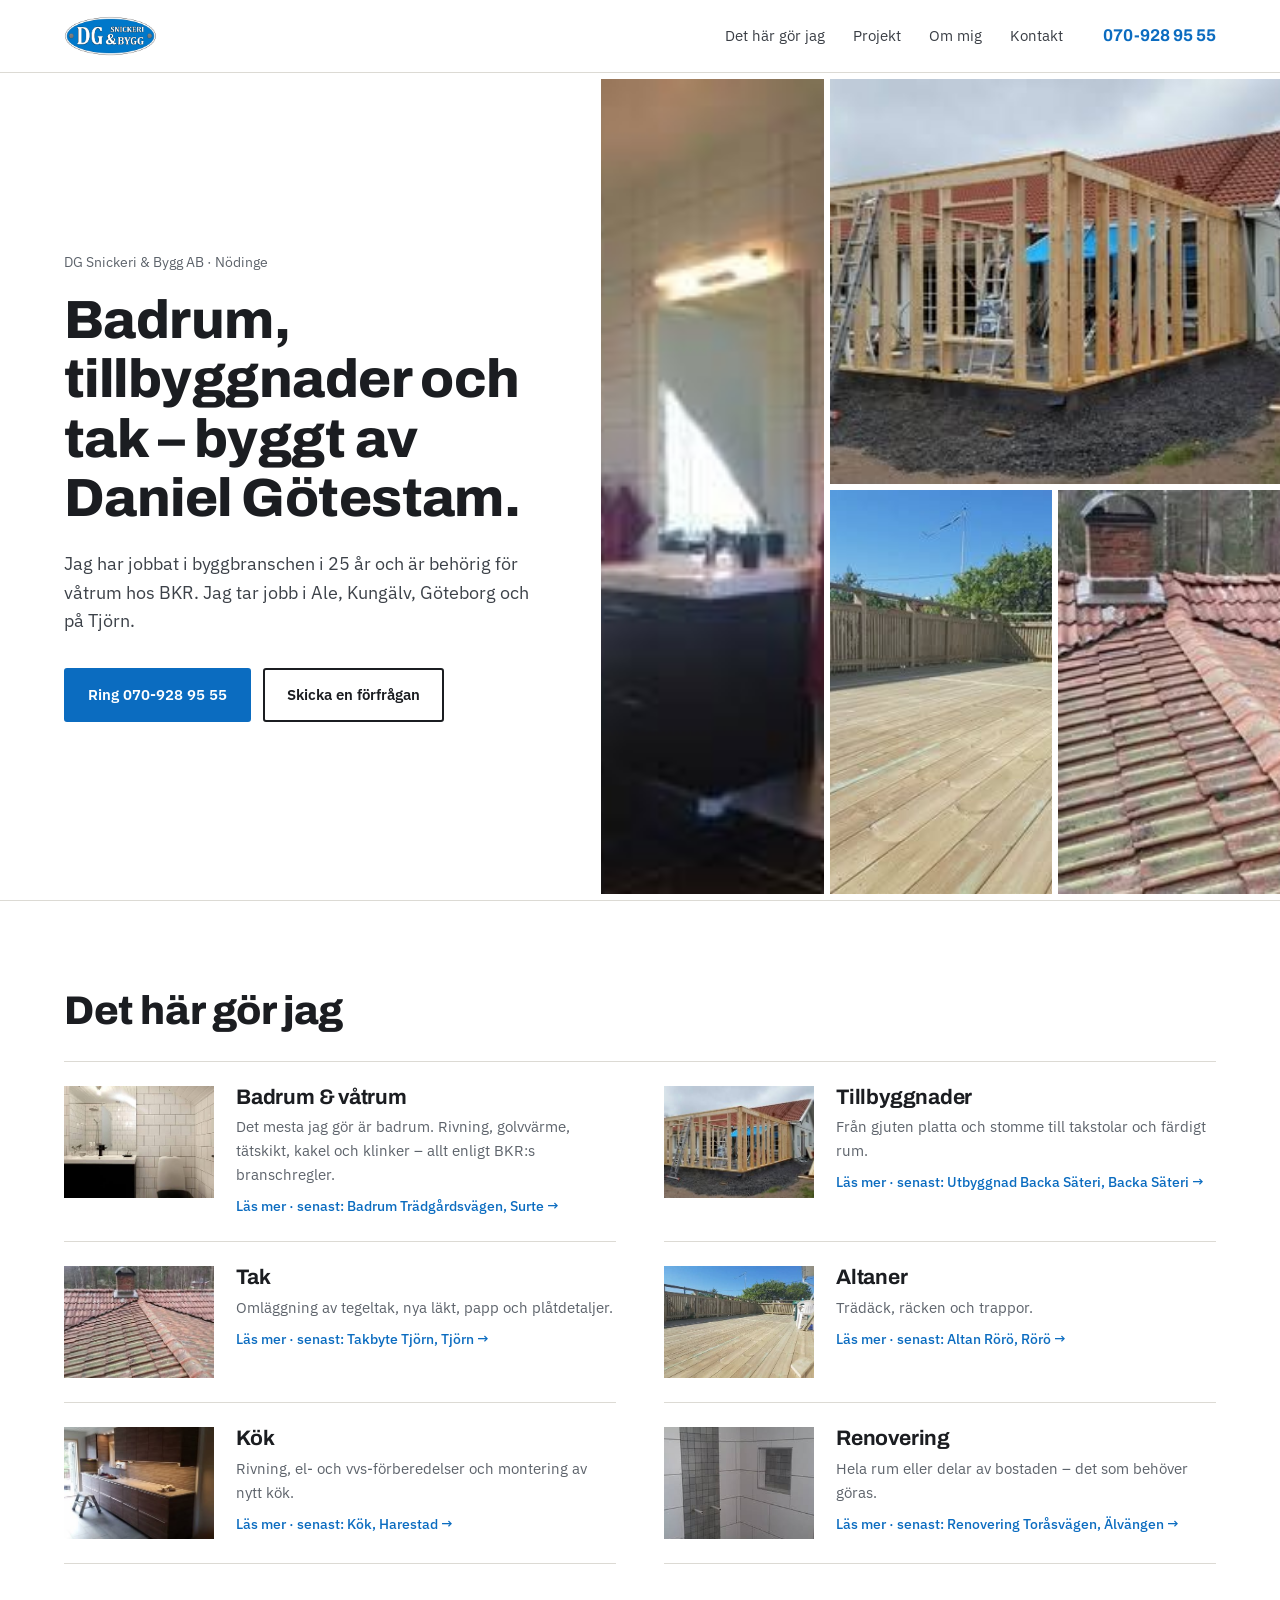
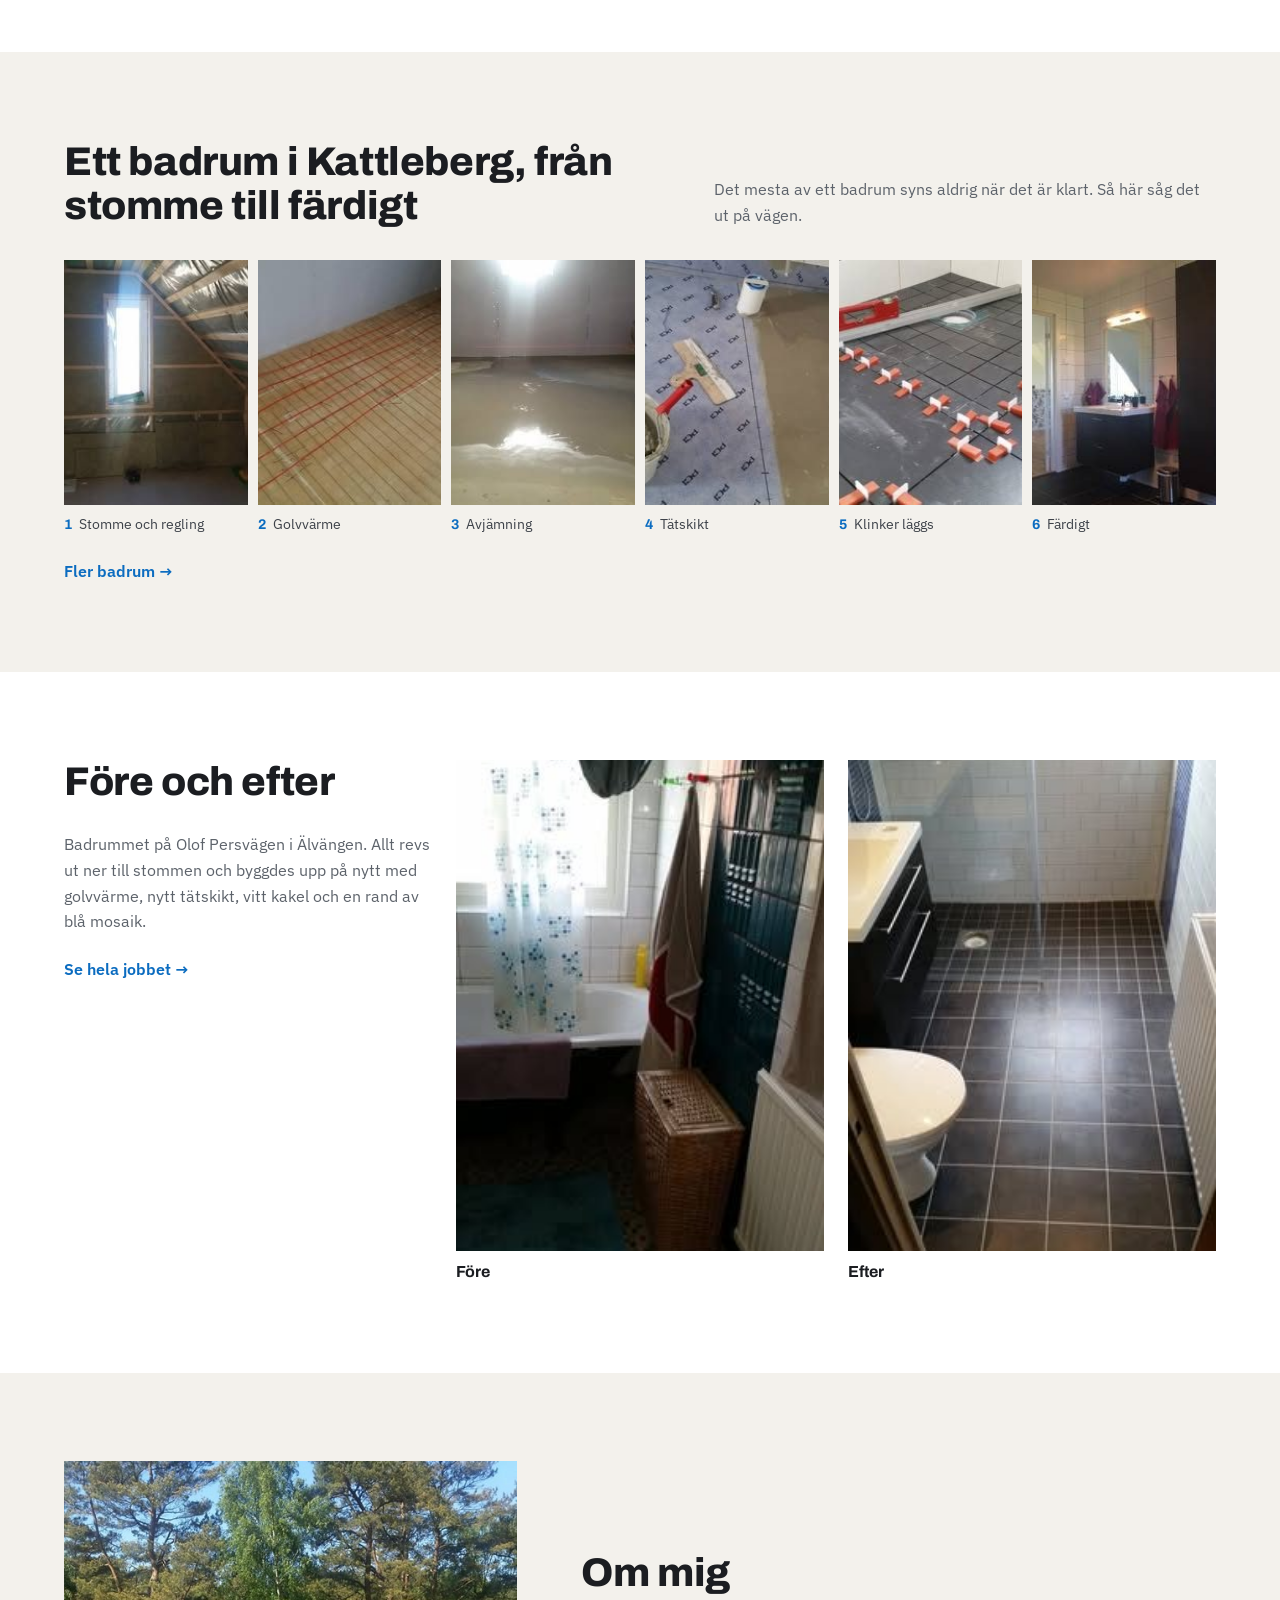
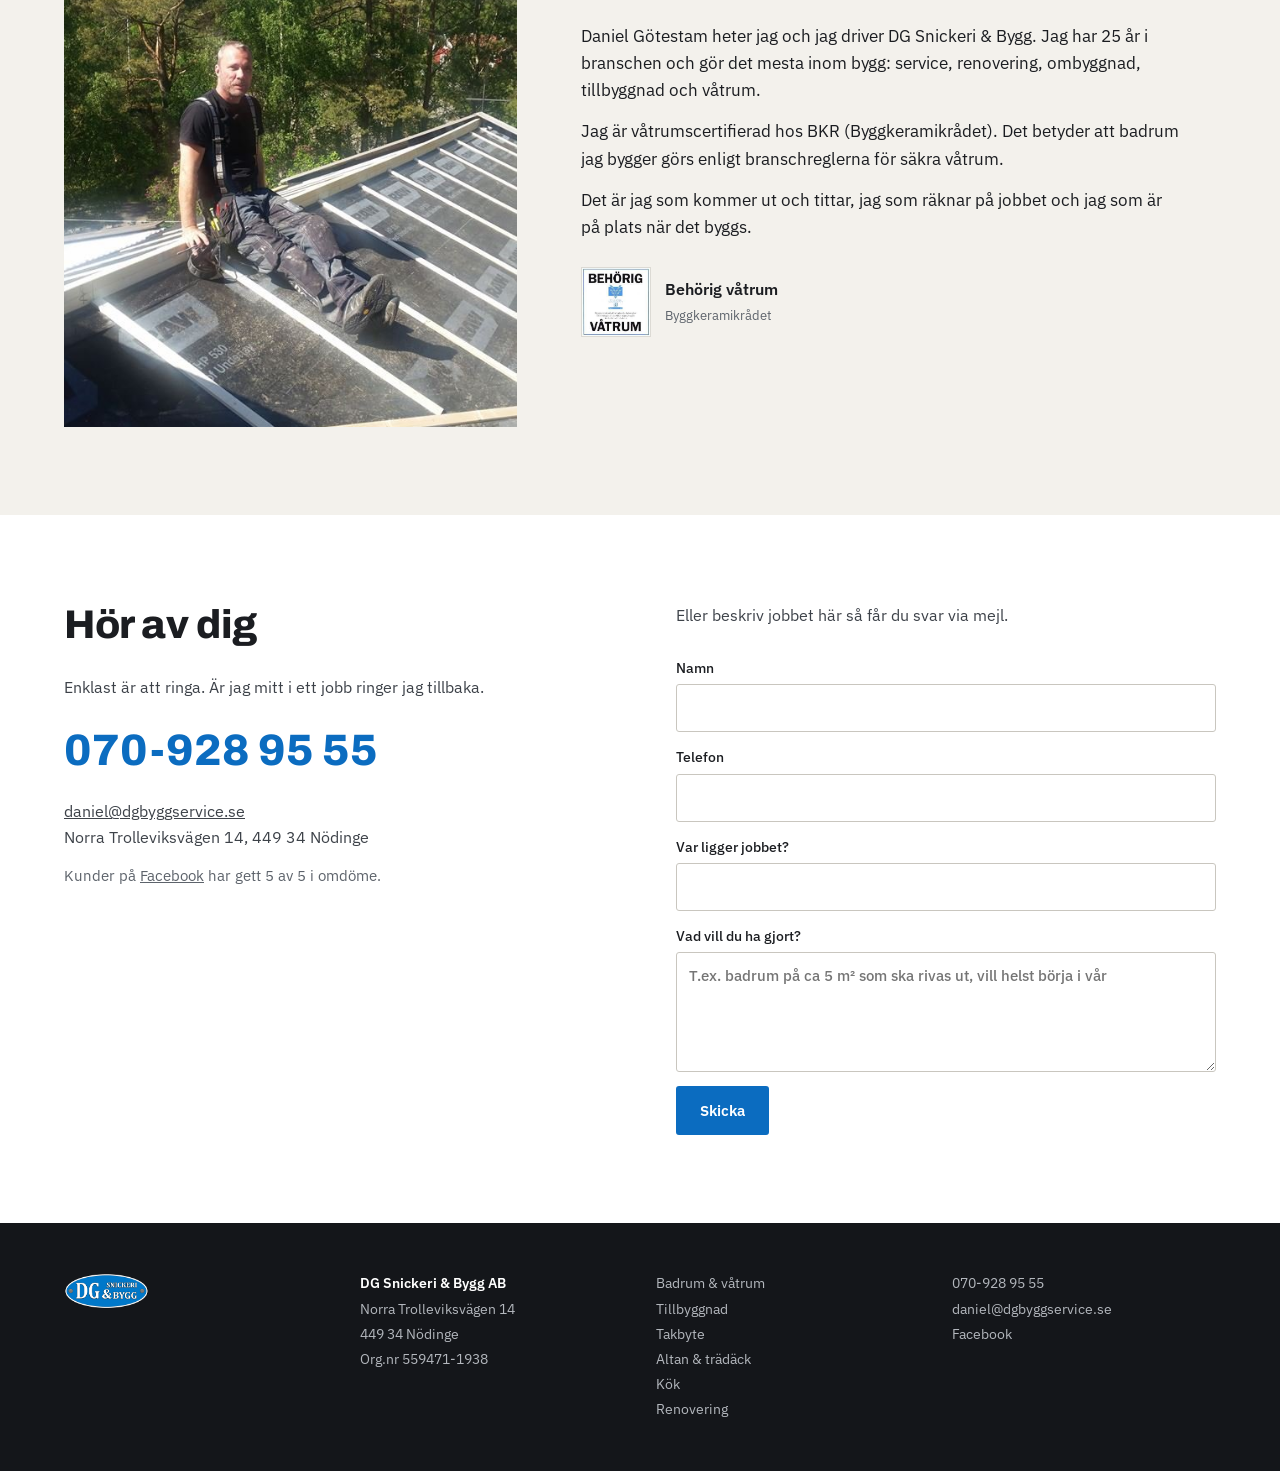
==== commit cab36a0d: "Tjänstesidor med SEO-text, strukturdata och sitemap Egen sida per tjänst (badrum, tillbyggnad, takby" ====
--- a/index.html
+++ b/index.html
@@ -3,13 +3,14 @@
 <head>
 <meta charset="utf-8">
 <meta name="viewport" content="width=device-width, initial-scale=1">
-<title>DG Snickeri & Bygg AB – Snickare i Nödinge</title>
-<meta name="description" content="Daniel Götestam, DG Snickeri & Bygg AB i Nödinge. Badrum, tillbyggnader, tak och altaner i Ale och Göteborgsregionen. BKR-behörig våtrum.">
+<title>Snickare och byggfirma i Nödinge, Ale – DG Snickeri & Bygg AB</title>
+<meta name="description" content="DG Snickeri & Bygg AB i Nödinge: badrumsrenovering, tillbyggnad, takbyte, altaner och kök i Ale, Kungälv och Göteborg. BKR-behörig våtrum, 25 år i branschen.">
 <link rel="icon" href="assets/img/favicon.png">
 <link rel="preconnect" href="https://fonts.googleapis.com">
 <link rel="preconnect" href="https://fonts.gstatic.com" crossorigin>
 <link href="https://fonts.googleapis.com/css2?family=Archivo:wght@600;700;800&family=IBM+Plex+Sans:wght@400;500;600&display=swap" rel="stylesheet">
 <link rel="stylesheet" href="assets/css/style.css?v=4">
+<script type="application/ld+json">{"@context": "https://schema.org", "@type": "HomeAndConstructionBusiness", "name": "DG Snickeri & Bygg AB", "url": "https://elevatestudio018.github.io/dg-snickeri-bygg/", "logo": "https://elevatestudio018.github.io/dg-snickeri-bygg/assets/img/logo.png", "image": "https://elevatestudio018.github.io/dg-snickeri-bygg/assets/img/daniel.jpg", "telephone": "+46709289555", "email": "daniel@dgbyggservice.se", "founder": {"@type": "Person", "name": "Daniel Götestam"}, "address": {"@type": "PostalAddress", "streetAddress": "Norra Trolleviksvägen 14", "postalCode": "449 34", "addressLocality": "Nödinge", "addressCountry": "SE"}, "areaServed": ["Ale kommun", "Kungälv", "Göteborg", "Tjörn"], "sameAs": ["https://www.facebook.com/pages/DG-Snickeri-Bygg-AB/765867246837613"], "makesOffer": [{"@type": "Offer", "itemOffered": {"@type": "Service", "name": "Badrum & våtrum", "url": "https://elevatestudio018.github.io/dg-snickeri-bygg/badrumsrenovering.html"}}, {"@type": "Offer", "itemOffered": {"@type": "Service", "name": "Tillbyggnad", "url": "https://elevatestudio018.github.io/dg-snickeri-bygg/tillbyggnad.html"}}, {"@type": "Offer", "itemOffered": {"@type": "Service", "name": "Takbyte", "url": "https://elevatestudio018.github.io/dg-snickeri-bygg/takbyte.html"}}, {"@type": "Offer", "itemOffered": {"@type": "Service", "name": "Altan & trädäck", "url": "https://elevatestudio018.github.io/dg-snickeri-bygg/altan.html"}}, {"@type": "Offer", "itemOffered": {"@type": "Service", "name": "Kök", "url": "https://elevatestudio018.github.io/dg-snickeri-bygg/kok.html"}}, {"@type": "Offer", "itemOffered": {"@type": "Service", "name": "Renovering", "url": "https://elevatestudio018.github.io/dg-snickeri-bygg/renovering.html"}}]}</script>
 </head>
 <body>
 <header class="site"><div class="wrap">
@@ -38,29 +39,29 @@
   <div class="wrap">
     <h2>Det här gör jag</h2>
     <div class="jobs">
-<a class="job" href="projekt.html?kategori=Badrum & våtrum">
+<a class="job" href="badrumsrenovering.html">
   <img loading="lazy" src="assets/projekt/badrum-tradgardsvagen/03.jpg" alt="Badrum Trädgårdsvägen">
-  <div><h3>Badrum & våtrum</h3><p>Det mesta jag gör är badrum. Rivning, golvvärme, tätskikt, kakel och klinker – allt enligt BKR:s branschregler.</p><span class="ref">Senast: Badrum Trädgårdsvägen, Surte →</span></div>
+  <div><h3>Badrum & våtrum</h3><p>Det mesta jag gör är badrum. Rivning, golvvärme, tätskikt, kakel och klinker – allt enligt BKR:s branschregler.</p><span class="ref">Läs mer · senast: Badrum Trädgårdsvägen, Surte →</span></div>
 </a>
-<a class="job" href="projekt.html?kategori=Tillbyggnad">
+<a class="job" href="tillbyggnad.html">
   <img loading="lazy" src="assets/projekt/utbyggnad-backa-sateri/05.jpg" alt="Utbyggnad Backa Säteri">
-  <div><h3>Tillbyggnader</h3><p>Från gjuten platta och stomme till takstolar och färdigt rum.</p><span class="ref">Senast: Utbyggnad Backa Säteri, Backa Säteri →</span></div>
+  <div><h3>Tillbyggnader</h3><p>Från gjuten platta och stomme till takstolar och färdigt rum.</p><span class="ref">Läs mer · senast: Utbyggnad Backa Säteri, Backa Säteri →</span></div>
 </a>
-<a class="job" href="projekt.html?kategori=Tak & fasad">
+<a class="job" href="takbyte.html">
   <img loading="lazy" src="assets/projekt/takbyte-tjorn/05.jpg" alt="Takbyte Tjörn">
-  <div><h3>Tak</h3><p>Omläggning av tegeltak, nya läkt, papp och plåtdetaljer.</p><span class="ref">Senast: Takbyte Tjörn, Tjörn →</span></div>
+  <div><h3>Tak</h3><p>Omläggning av tegeltak, nya läkt, papp och plåtdetaljer.</p><span class="ref">Läs mer · senast: Takbyte Tjörn, Tjörn →</span></div>
 </a>
-<a class="job" href="projekt.html?kategori=Utemiljö">
+<a class="job" href="altan.html">
   <img loading="lazy" src="assets/projekt/altan-roro/01.jpg" alt="Altan Rörö">
-  <div><h3>Altaner</h3><p>Trädäck, räcken och trappor.</p><span class="ref">Senast: Altan Rörö, Rörö →</span></div>
+  <div><h3>Altaner</h3><p>Trädäck, räcken och trappor.</p><span class="ref">Läs mer · senast: Altan Rörö, Rörö →</span></div>
 </a>
-<a class="job" href="projekt.html?kategori=Kök & snickeri">
+<a class="job" href="kok.html">
   <img loading="lazy" src="assets/projekt/kok-i-harestad/06.jpg" alt="Kök i Harestad">
-  <div><h3>Kök</h3><p>Rivning, el- och vvs-förberedelser och montering av nytt kök.</p><span class="ref">Senast: Kök, Harestad →</span></div>
+  <div><h3>Kök</h3><p>Rivning, el- och vvs-förberedelser och montering av nytt kök.</p><span class="ref">Läs mer · senast: Kök, Harestad →</span></div>
 </a>
-<a class="job" href="projekt.html?kategori=Renovering">
+<a class="job" href="renovering.html">
   <img loading="lazy" src="assets/projekt/renovering-torasvagen/07.jpg" alt="Renovering Toråsvägen">
-  <div><h3>Renovering</h3><p>Hela rum eller delar av bostaden – det som behöver göras.</p><span class="ref">Senast: Renovering Toråsvägen, Älvängen →</span></div>
+  <div><h3>Renovering</h3><p>Hela rum eller delar av bostaden – det som behöver göras.</p><span class="ref">Läs mer · senast: Renovering Toråsvägen, Älvängen →</span></div>
 </a></div>
   </div>
 </section>
@@ -120,6 +121,7 @@
   <div class="fcols">
     <div><img class="flogo" src="assets/img/logo.png" alt="DG Snickeri &amp; Bygg"></div>
     <div><b>DG Snickeri &amp; Bygg AB</b><br>Norra Trolleviksvägen 14<br>449 34 Nödinge<br>Org.nr 559471-1938</div>
+    <div><a href="badrumsrenovering.html">Badrum & våtrum</a><br><a href="tillbyggnad.html">Tillbyggnad</a><br><a href="takbyte.html">Takbyte</a><br><a href="altan.html">Altan & trädäck</a><br><a href="kok.html">Kök</a><br><a href="renovering.html">Renovering</a><br></div>
     <div><a href="tel:0709289555">070-928 95 55</a><br><a href="mailto:daniel@dgbyggservice.se">daniel@dgbyggservice.se</a><br><a href="https://www.facebook.com/pages/DG-Snickeri-Bygg-AB/765867246837613" target="_blank" rel="noopener">Facebook</a></div>
   </div>
 </div></footer>
--- a/assets/css/style.css
+++ b/assets/css/style.css
@@ -159,3 +159,36 @@
   .lb-nav{position:absolute;bottom:96px}
   .lb-nav.prev{left:20px}.lb-nav.next{right:20px}
 }
+
+/* Service pages */
+.crumbs{font-size:14px;color:var(--muted);margin-bottom:14px}
+.crumbs a{text-decoration:none}.crumbs a:hover{color:var(--blue)}
+.svc-head{display:grid;grid-template-columns:1.1fr 1fr;gap:56px;align-items:center}
+.svc-head img{width:100%;aspect-ratio:4/3;object-fit:cover}
+.svc-head .lead{margin-top:6px}
+.svc-body{display:grid;grid-template-columns:minmax(0,1fr) 340px;gap:64px;align-items:start}
+.svc-body article h2{font-size:26px;margin:40px 0 12px}
+.svc-body article h2:first-child{margin-top:0}
+.svc-body article p{font-size:17px;color:#33373d;max-width:680px}
+.faq details{border-top:1px solid var(--line);padding:16px 0}
+.faq details:last-child{border-bottom:1px solid var(--line)}
+.faq summary{font-weight:600;cursor:pointer;font-size:17px}
+.faq details p{margin-top:10px;font-size:16px}
+aside{display:grid;gap:20px;position:sticky;top:96px}
+.box{border:1px solid var(--line);padding:22px}
+.box h3{font-size:17px;margin-bottom:12px}
+.box ul{padding-left:18px;color:#33373d}
+.box li{margin-bottom:6px}
+.box .cert{margin:0}
+.others{display:flex;flex-wrap:wrap;gap:8px}
+.others a{font-size:14px;border:1px solid var(--line);padding:5px 10px;text-decoration:none;border-radius:3px}
+.others a:hover{border-color:var(--ink)}
+.refs{display:grid;grid-template-columns:repeat(4,1fr);gap:20px}
+.refcard{text-decoration:none}
+.refcard img{width:100%;aspect-ratio:4/3;object-fit:cover;margin-bottom:10px}
+.refcard b{display:block;font-family:Archivo}
+.refcard span{font-size:14px;color:var(--muted)}
+.refcard:hover b{color:var(--blue)}
+.fcols{grid-template-columns:1fr 1fr 1fr 1fr}
+@media (max-width:1024px){.svc-head,.svc-body{grid-template-columns:1fr;gap:32px}aside{position:static}.refs{grid-template-columns:1fr 1fr}.fcols{grid-template-columns:1fr 1fr}}
+@media (max-width:640px){.refs,.fcols{grid-template-columns:1fr}}
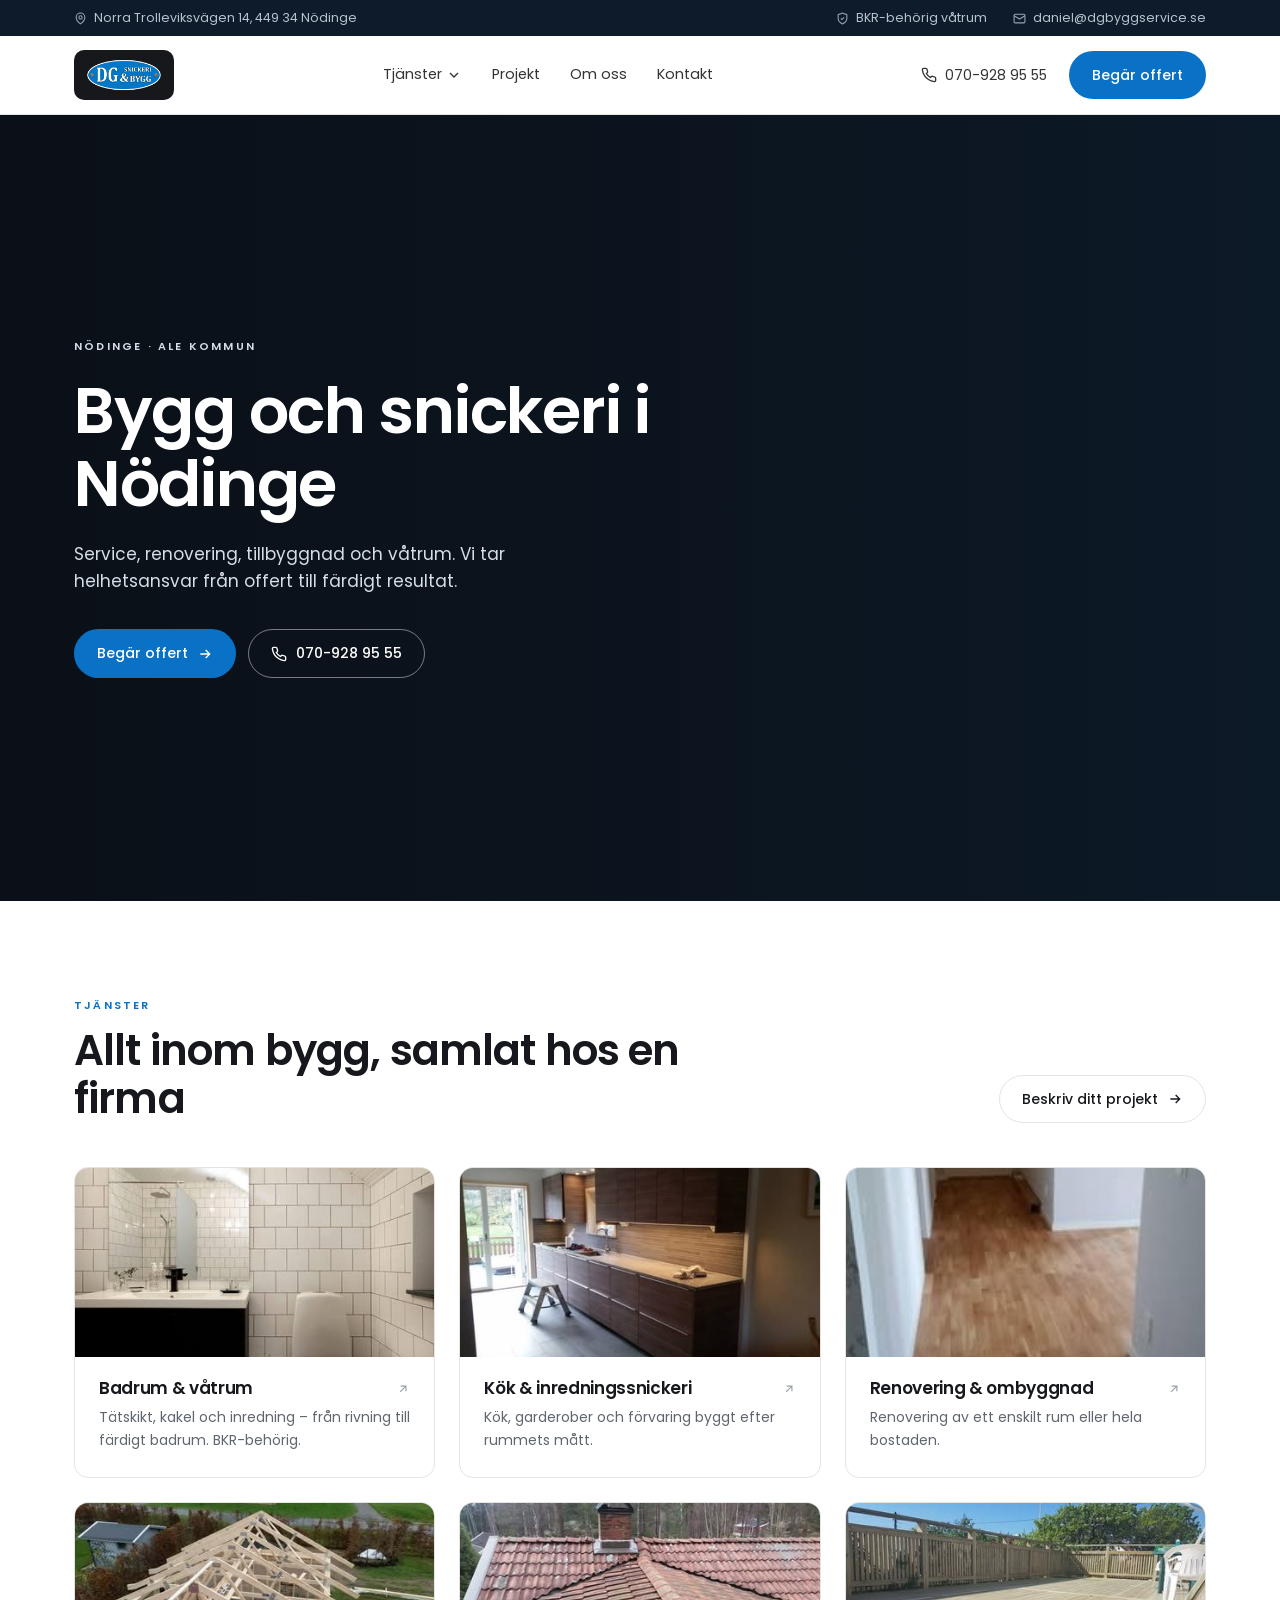
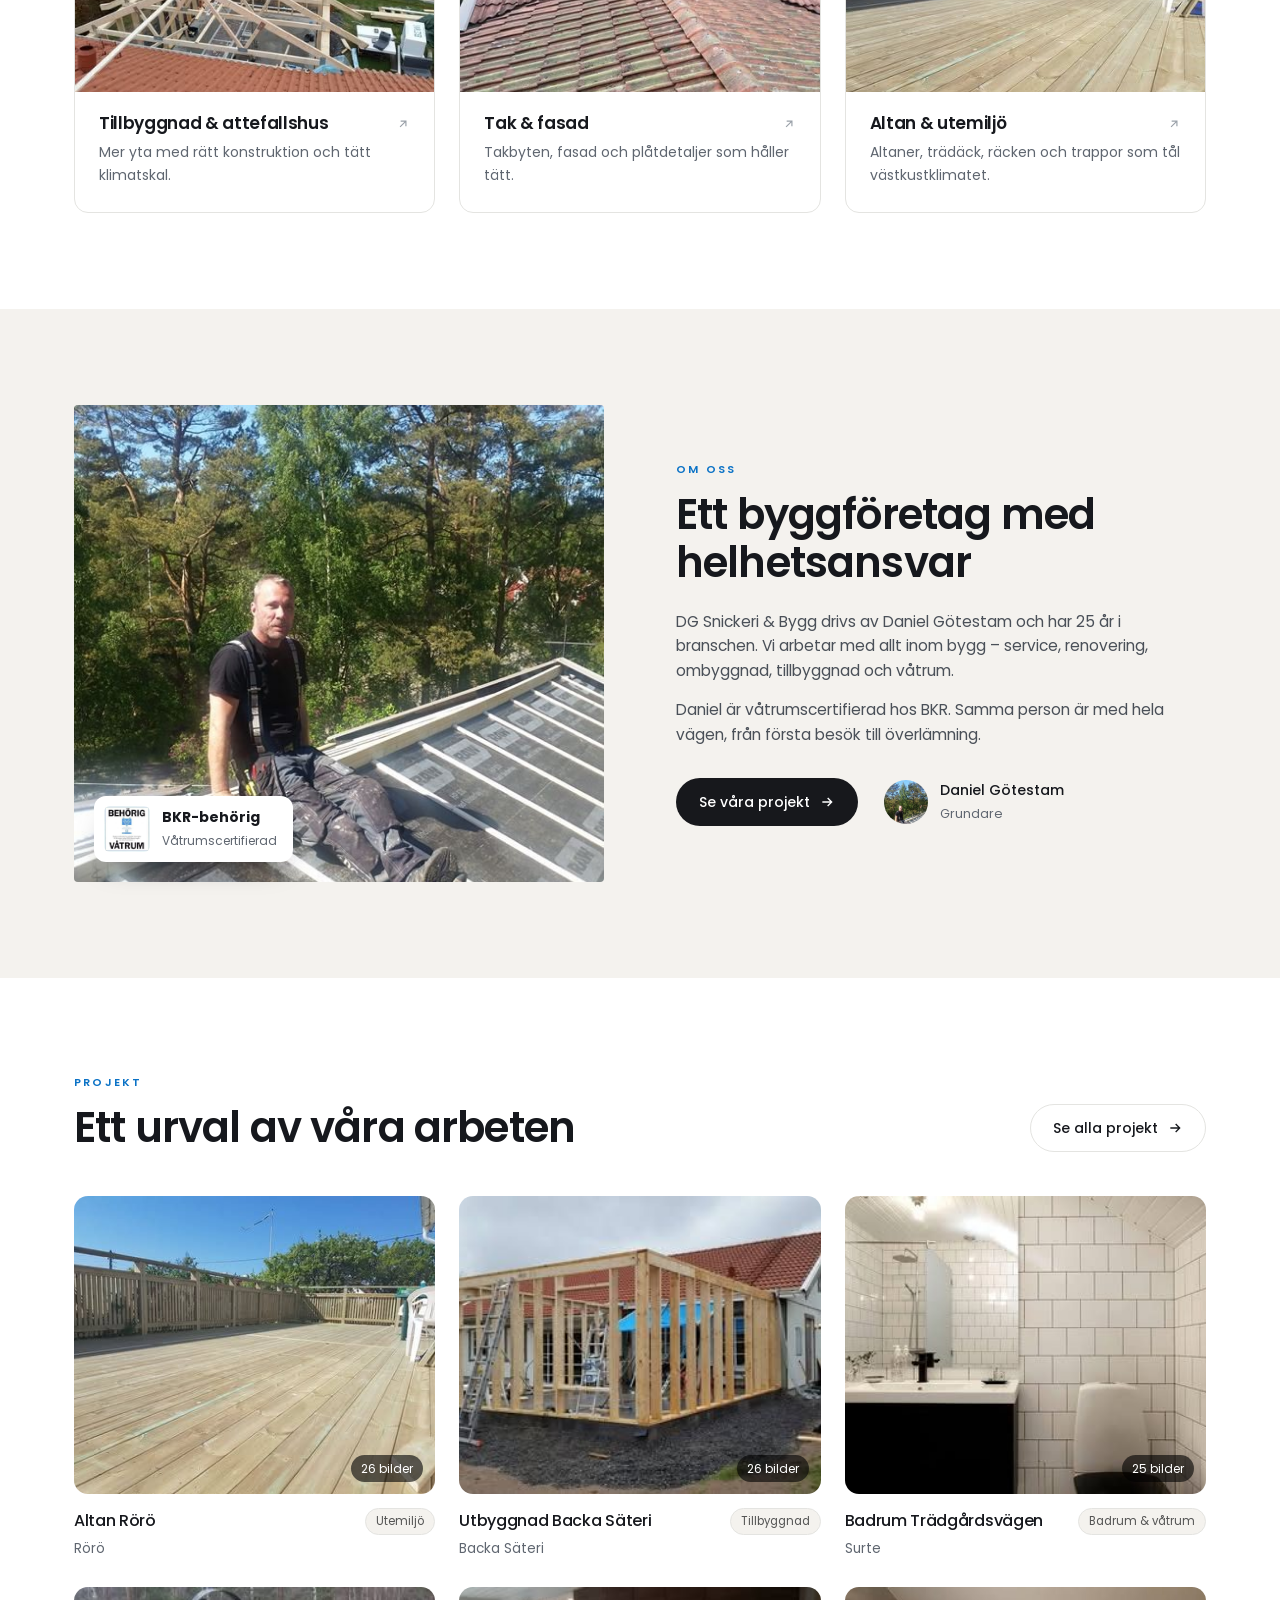
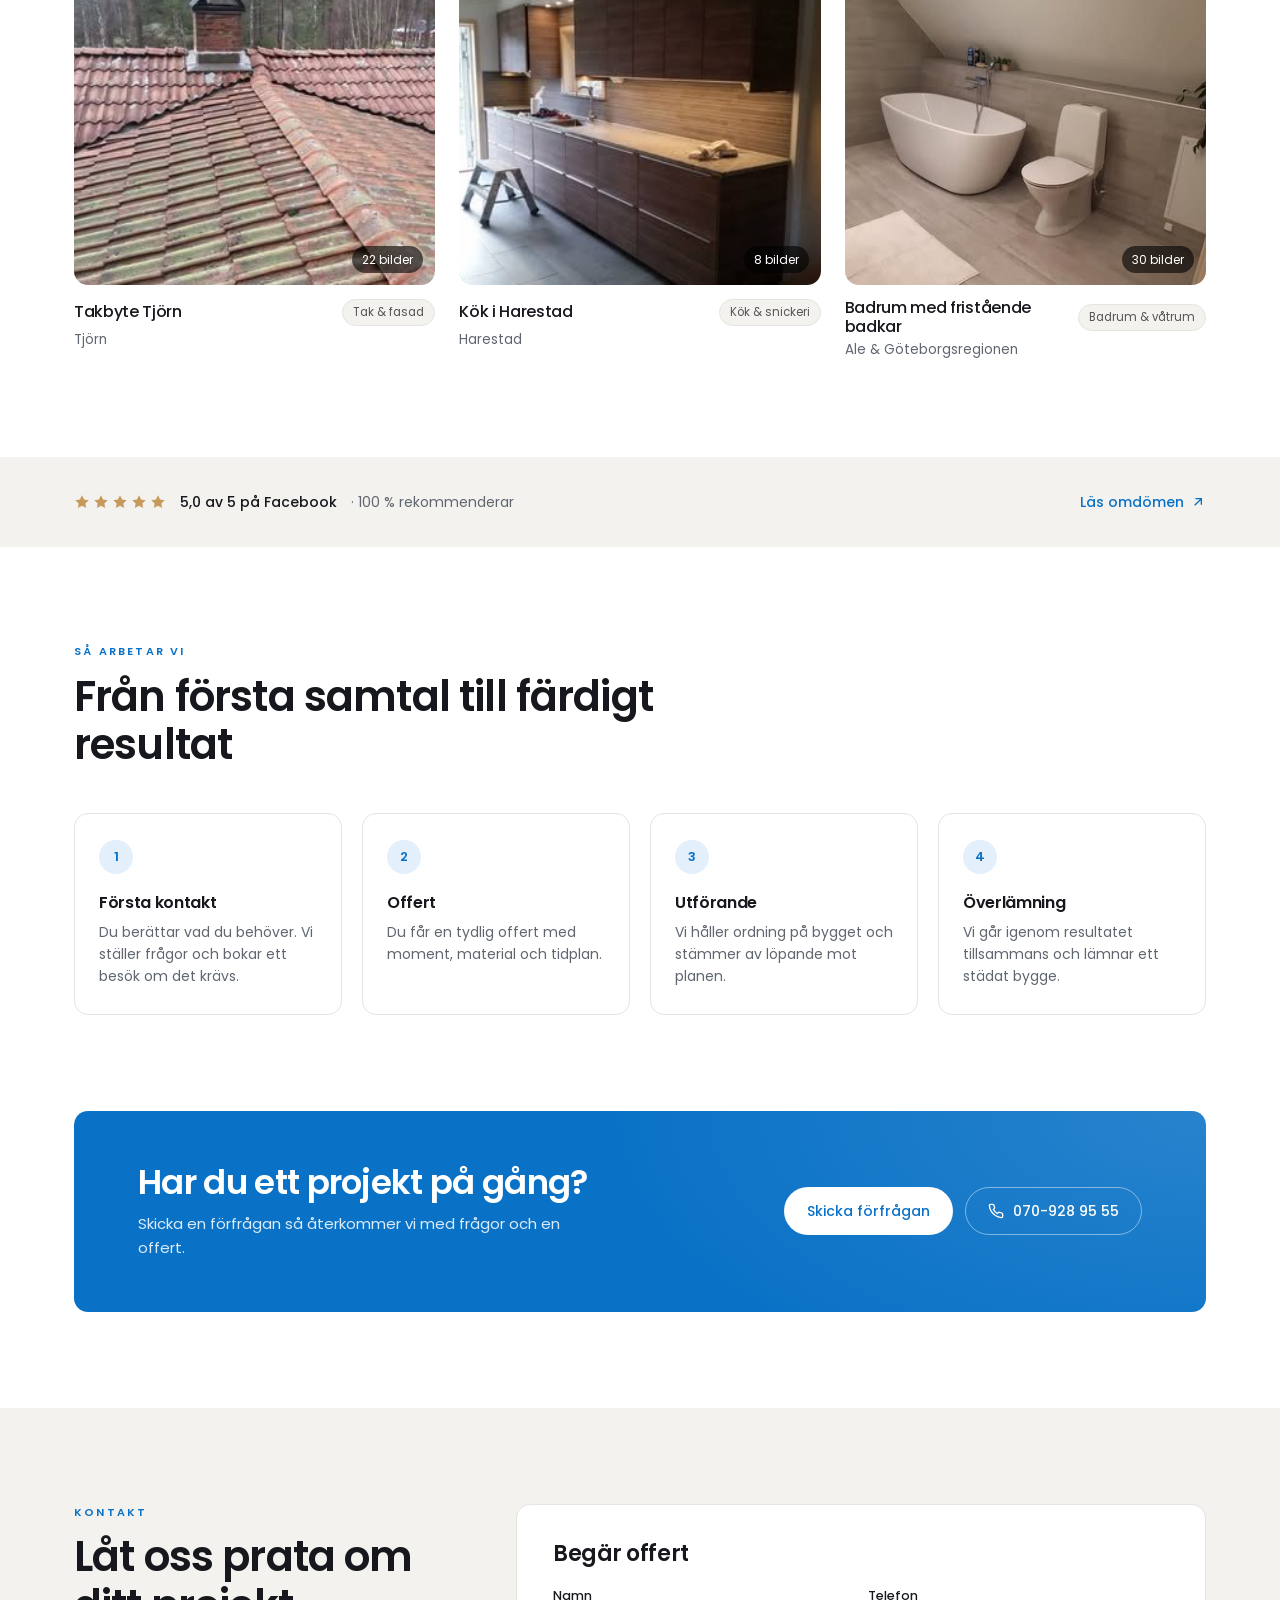
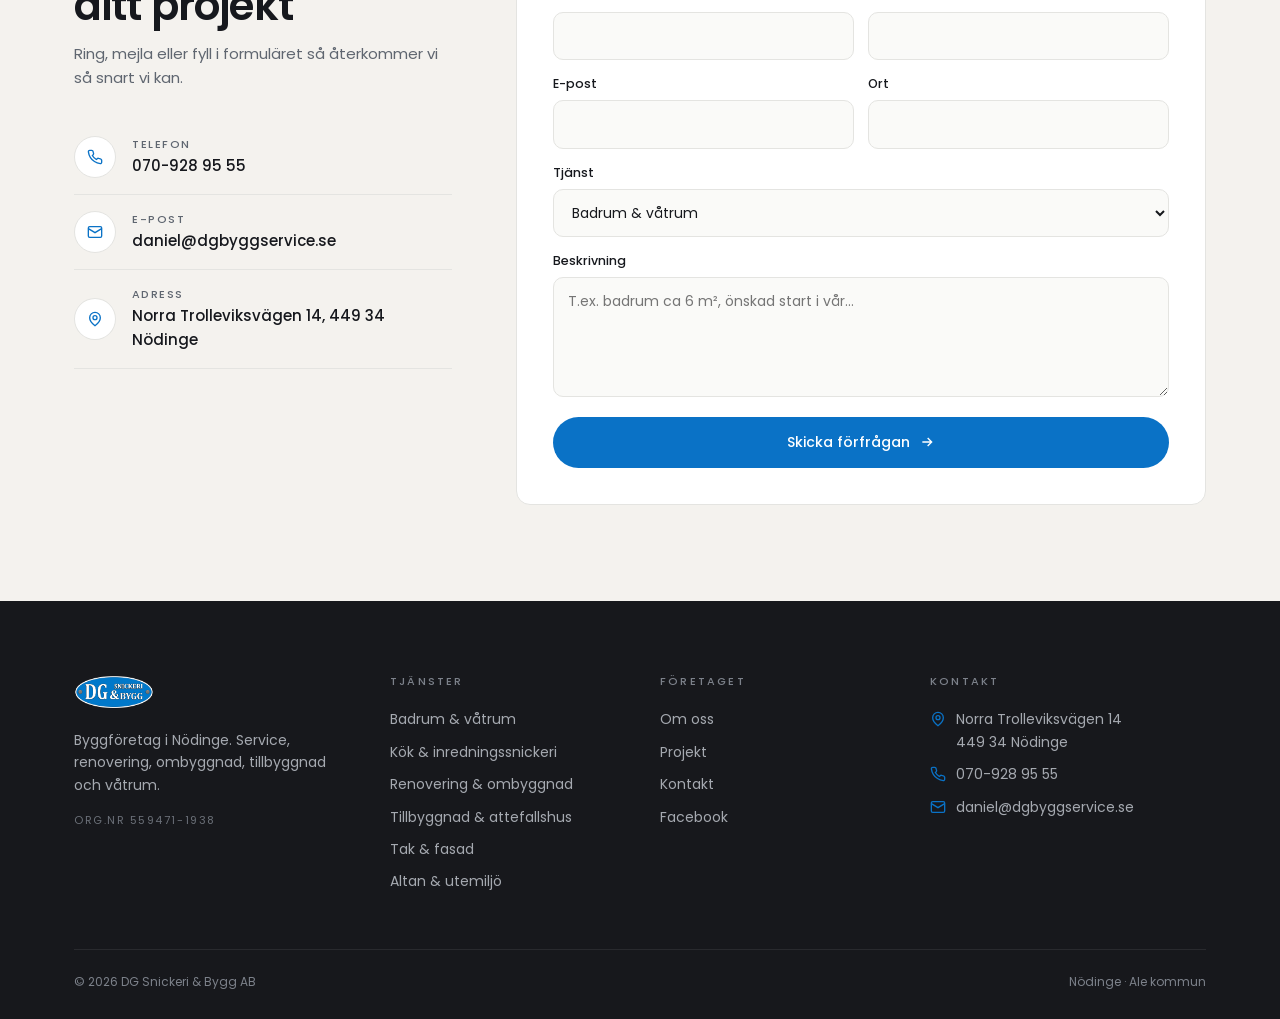
==== commit dcb5ed92: "Tjänstesidor med SEO-text, strukturdata och sitemap En sida per tjänst i sajtens nuvarande design, m" ====
--- a/index.html
+++ b/index.html
@@ -3,127 +3,161 @@
 <head>
 <meta charset="utf-8">
 <meta name="viewport" content="width=device-width, initial-scale=1">
-<title>Snickare och byggfirma i Nödinge, Ale – DG Snickeri & Bygg AB</title>
+<title>Bygg och snickeri i Nödinge, Ale – DG Snickeri & Bygg AB</title>
 <meta name="description" content="DG Snickeri & Bygg AB i Nödinge: badrumsrenovering, tillbyggnad, takbyte, altaner och kök i Ale, Kungälv och Göteborg. BKR-behörig våtrum, 25 år i branschen.">
+<meta property="og:title" content="Bygg och snickeri i Nödinge, Ale – DG Snickeri & Bygg AB">
+<meta property="og:description" content="DG Snickeri & Bygg AB i Nödinge: badrumsrenovering, tillbyggnad, takbyte, altaner och kök i Ale, Kungälv och Göteborg. BKR-behörig våtrum, 25 år i branschen.">
+<meta property="og:image" content="https://elevatestudio018.github.io/dg-snickeri-bygg/assets/img/hero.jpg">
 <link rel="icon" href="assets/img/favicon.png">
 <link rel="preconnect" href="https://fonts.googleapis.com">
 <link rel="preconnect" href="https://fonts.gstatic.com" crossorigin>
-<link href="https://fonts.googleapis.com/css2?family=Archivo:wght@600;700;800&family=IBM+Plex+Sans:wght@400;500;600&display=swap" rel="stylesheet">
+<link href="https://fonts.googleapis.com/css2?family=Poppins:wght@400;500;600;700&display=swap" rel="stylesheet">
 <link rel="stylesheet" href="assets/css/style.css?v=4">
 <script type="application/ld+json">{"@context": "https://schema.org", "@type": "HomeAndConstructionBusiness", "name": "DG Snickeri & Bygg AB", "url": "https://elevatestudio018.github.io/dg-snickeri-bygg/", "logo": "https://elevatestudio018.github.io/dg-snickeri-bygg/assets/img/logo.png", "image": "https://elevatestudio018.github.io/dg-snickeri-bygg/assets/img/daniel.jpg", "telephone": "+46709289555", "email": "daniel@dgbyggservice.se", "founder": {"@type": "Person", "name": "Daniel Götestam"}, "address": {"@type": "PostalAddress", "streetAddress": "Norra Trolleviksvägen 14", "postalCode": "449 34", "addressLocality": "Nödinge", "addressCountry": "SE"}, "areaServed": ["Ale kommun", "Kungälv", "Göteborg", "Tjörn"], "sameAs": ["https://www.facebook.com/pages/DG-Snickeri-Bygg-AB/765867246837613"], "makesOffer": [{"@type": "Offer", "itemOffered": {"@type": "Service", "name": "Badrum & våtrum", "url": "https://elevatestudio018.github.io/dg-snickeri-bygg/badrumsrenovering.html"}}, {"@type": "Offer", "itemOffered": {"@type": "Service", "name": "Tillbyggnad", "url": "https://elevatestudio018.github.io/dg-snickeri-bygg/tillbyggnad.html"}}, {"@type": "Offer", "itemOffered": {"@type": "Service", "name": "Takbyte", "url": "https://elevatestudio018.github.io/dg-snickeri-bygg/takbyte.html"}}, {"@type": "Offer", "itemOffered": {"@type": "Service", "name": "Altan & trädäck", "url": "https://elevatestudio018.github.io/dg-snickeri-bygg/altan.html"}}, {"@type": "Offer", "itemOffered": {"@type": "Service", "name": "Kök", "url": "https://elevatestudio018.github.io/dg-snickeri-bygg/kok.html"}}, {"@type": "Offer", "itemOffered": {"@type": "Service", "name": "Renovering", "url": "https://elevatestudio018.github.io/dg-snickeri-bygg/renovering.html"}}]}</script>
 </head>
 <body>
+<div class="topbar"><div class="wrap">
+  <span><svg viewBox="0 0 24 24" fill="none" stroke="currentColor" stroke-width="2"><path d="M20 10c0 6-8 12-8 12s-8-6-8-12a8 8 0 0 1 16 0z"/><circle cx="12" cy="10" r="3"/></svg>Norra Trolleviksvägen 14, 449 34 Nödinge</span>
+  <span class="tb-r"><span><svg viewBox="0 0 24 24" fill="none" stroke="currentColor" stroke-width="2"><path d="M12 22s8-4 8-10V5l-8-3-8 3v7c0 6 8 10 8 10z"/><path d="m9 12 2 2 4-4"/></svg>BKR-behörig våtrum</span><a href="mailto:daniel@dgbyggservice.se"><svg viewBox="0 0 24 24" fill="none" stroke="currentColor" stroke-width="2"><rect x="2" y="4" width="20" height="16" rx="2"/><path d="m22 7-10 6L2 7"/></svg>daniel@dgbyggservice.se</a></span>
+</div></div>
 <header class="site"><div class="wrap">
   <a class="logo" href="index.html"><img src="assets/img/logo.png" alt="DG Snickeri &amp; Bygg AB"></a>
-  <nav class="main"><a href="index.html#jobb">Det här gör jag</a><a href="projekt.html">Projekt</a><a href="index.html#om">Om mig</a><a href="index.html#kontakt">Kontakt</a></nav>
-  <a class="hdr-phone" href="tel:0709289555">070-928 95 55</a>
-  <button class="burger" aria-label="Meny"><span></span><span></span><span></span></button>
+  <nav class="main">
+    <div class="dd"><a href="index.html#tjanster">Tjänster <svg viewBox="0 0 24 24" fill="none" stroke="currentColor" stroke-width="2"><path d="m6 9 6 6 6-6"/></svg></a><div class="dd-menu"><a href="badrumsrenovering.html">Badrum & våtrum</a><a href="kok.html">Kök & inredningssnickeri</a><a href="renovering.html">Renovering & ombyggnad</a><a href="tillbyggnad.html">Tillbyggnad & attefallshus</a><a href="takbyte.html">Tak & fasad</a><a href="altan.html">Altan & utemiljö</a></div></div>
+    <a href="projekt.html">Projekt</a><a href="index.html#om-oss">Om oss</a><a href="index.html#kontakt">Kontakt</a>
+  </nav>
+  <div class="hdr-cta">
+    <a class="hdr-phone" href="tel:0709289555"><svg viewBox="0 0 24 24" fill="none" stroke="currentColor" stroke-width="2"><path d="M22 16.9v3a2 2 0 0 1-2.2 2 19.8 19.8 0 0 1-8.6-3.1 19.5 19.5 0 0 1-6-6A19.8 19.8 0 0 1 2.1 4.2 2 2 0 0 1 4.1 2h3a2 2 0 0 1 2 1.7c.1.9.4 1.8.7 2.7a2 2 0 0 1-.5 2.1L8 9.8a16 16 0 0 0 6 6l1.3-1.3a2 2 0 0 1 2.1-.4c.9.3 1.8.6 2.7.7a2 2 0 0 1 1.7 2z"/></svg> 070-928 95 55</a>
+    <a class="btn btn-primary" href="index.html#kontakt">Begär offert</a>
+    <button class="burger" aria-label="Meny"><span></span><span></span><span></span></button>
+  </div>
 </div></header>
 
 <section class="hero">
-  <div class="hero-text">
-    <p class="kicker">DG Snickeri &amp; Bygg AB · Nödinge</p>
-    <h1>Badrum, tillbyggnader och tak – byggt av Daniel Götestam.</h1>
-    <p class="lead">Jag har jobbat i byggbranschen i 25 år och är behörig för våtrum hos BKR. Jag tar jobb i Ale, Kungälv, Göteborg och på Tjörn.</p>
-    <div class="actions"><a class="btn" href="tel:0709289555">Ring 070-928 95 55</a><a class="btn btn-line" href="#kontakt">Skicka en förfrågan</a></div>
-  </div>
-  <div class="hero-grid">
-    <img src="assets/projekt/badrum-kattleberg/22.jpg" alt="Färdigt badrum i Kattleberg" class="g1">
-    <img src="assets/projekt/utbyggnad-backa-sateri/05.jpg" alt="Utbyggnad Backa Säteri" class="g2">
-    <img src="assets/projekt/altan-roro/01.jpg" alt="Altan på Rörö" class="g3">
-    <img src="assets/projekt/takbyte-tjorn/05.jpg" alt="Takbyte på Tjörn" class="g4">
+  <div class="hero-bg" style="background-image:url('assets/img/hero.jpg')"></div>
+  <div class="wrap">
+    <span class="eyebrow light">Nödinge · Ale kommun</span>
+    <h1>Bygg och snickeri i Nödinge</h1>
+    <p class="lead">Service, renovering, tillbyggnad och våtrum. Vi tar helhetsansvar från offert till färdigt resultat.</p>
+    <div class="actions"><a class="btn btn-primary" href="#kontakt">Begär offert <svg viewBox="0 0 24 24" fill="none" stroke="currentColor" stroke-width="2"><path d="M5 12h14M13 6l6 6-6 6"/></svg></a><a class="btn btn-ghost-light" href="tel:0709289555"><svg viewBox="0 0 24 24" fill="none" stroke="currentColor" stroke-width="2"><path d="M22 16.9v3a2 2 0 0 1-2.2 2 19.8 19.8 0 0 1-8.6-3.1 19.5 19.5 0 0 1-6-6A19.8 19.8 0 0 1 2.1 4.2 2 2 0 0 1 4.1 2h3a2 2 0 0 1 2 1.7c.1.9.4 1.8.7 2.7a2 2 0 0 1-.5 2.1L8 9.8a16 16 0 0 0 6 6l1.3-1.3a2 2 0 0 1 2.1-.4c.9.3 1.8.6 2.7.7a2 2 0 0 1 1.7 2z"/></svg> 070-928 95 55</a></div>
   </div>
 </section>
 
-<section id="jobb">
+<section id="tjanster">
   <div class="wrap">
-    <h2>Det här gör jag</h2>
-    <div class="jobs">
-<a class="job" href="badrumsrenovering.html">
-  <img loading="lazy" src="assets/projekt/badrum-tradgardsvagen/03.jpg" alt="Badrum Trädgårdsvägen">
-  <div><h3>Badrum & våtrum</h3><p>Det mesta jag gör är badrum. Rivning, golvvärme, tätskikt, kakel och klinker – allt enligt BKR:s branschregler.</p><span class="ref">Läs mer · senast: Badrum Trädgårdsvägen, Surte →</span></div>
+    <div class="sec-head reveal"><div><span class="eyebrow">Tjänster</span><h2>Allt inom bygg, samlat hos en firma</h2></div>
+      <a class="btn btn-outline" href="#kontakt">Beskriv ditt projekt <svg viewBox="0 0 24 24" fill="none" stroke="currentColor" stroke-width="2"><path d="M5 12h14M13 6l6 6-6 6"/></svg></a></div>
+    <div class="services">
+<a class="svc reveal" href="badrumsrenovering.html">
+  <div class="ph"><img loading="lazy" src="assets/projekt/badrum-tradgardsvagen/03.jpg" alt="Badrum & våtrum"></div>
+  <div class="bd"><div class="svc-t"><h3>Badrum & våtrum</h3><svg viewBox="0 0 24 24" fill="none" stroke="currentColor" stroke-width="2"><path d="M7 17 17 7M8 7h9v9"/></svg></div><p>Tätskikt, kakel och inredning – från rivning till färdigt badrum. BKR-behörig.</p></div>
 </a>
-<a class="job" href="tillbyggnad.html">
-  <img loading="lazy" src="assets/projekt/utbyggnad-backa-sateri/05.jpg" alt="Utbyggnad Backa Säteri">
-  <div><h3>Tillbyggnader</h3><p>Från gjuten platta och stomme till takstolar och färdigt rum.</p><span class="ref">Läs mer · senast: Utbyggnad Backa Säteri, Backa Säteri →</span></div>
+<a class="svc reveal" href="kok.html">
+  <div class="ph"><img loading="lazy" src="assets/projekt/kok-i-harestad/06.jpg" alt="Kök & inredningssnickeri"></div>
+  <div class="bd"><div class="svc-t"><h3>Kök & inredningssnickeri</h3><svg viewBox="0 0 24 24" fill="none" stroke="currentColor" stroke-width="2"><path d="M7 17 17 7M8 7h9v9"/></svg></div><p>Kök, garderober och förvaring byggt efter rummets mått.</p></div>
 </a>
-<a class="job" href="takbyte.html">
-  <img loading="lazy" src="assets/projekt/takbyte-tjorn/05.jpg" alt="Takbyte Tjörn">
-  <div><h3>Tak</h3><p>Omläggning av tegeltak, nya läkt, papp och plåtdetaljer.</p><span class="ref">Läs mer · senast: Takbyte Tjörn, Tjörn →</span></div>
+<a class="svc reveal" href="renovering.html">
+  <div class="ph"><img loading="lazy" src="assets/projekt/badrum-hall-trollevik/04.jpg" alt="Renovering & ombyggnad"></div>
+  <div class="bd"><div class="svc-t"><h3>Renovering & ombyggnad</h3><svg viewBox="0 0 24 24" fill="none" stroke="currentColor" stroke-width="2"><path d="M7 17 17 7M8 7h9v9"/></svg></div><p>Renovering av ett enskilt rum eller hela bostaden.</p></div>
 </a>
-<a class="job" href="altan.html">
-  <img loading="lazy" src="assets/projekt/altan-roro/01.jpg" alt="Altan Rörö">
-  <div><h3>Altaner</h3><p>Trädäck, räcken och trappor.</p><span class="ref">Läs mer · senast: Altan Rörö, Rörö →</span></div>
+<a class="svc reveal" href="tillbyggnad.html">
+  <div class="ph"><img loading="lazy" src="assets/projekt/utbyggnad-backa-sateri/06.jpg" alt="Tillbyggnad & attefallshus"></div>
+  <div class="bd"><div class="svc-t"><h3>Tillbyggnad & attefallshus</h3><svg viewBox="0 0 24 24" fill="none" stroke="currentColor" stroke-width="2"><path d="M7 17 17 7M8 7h9v9"/></svg></div><p>Mer yta med rätt konstruktion och tätt klimatskal.</p></div>
 </a>
-<a class="job" href="kok.html">
-  <img loading="lazy" src="assets/projekt/kok-i-harestad/06.jpg" alt="Kök i Harestad">
-  <div><h3>Kök</h3><p>Rivning, el- och vvs-förberedelser och montering av nytt kök.</p><span class="ref">Läs mer · senast: Kök, Harestad →</span></div>
+<a class="svc reveal" href="takbyte.html">
+  <div class="ph"><img loading="lazy" src="assets/projekt/takbyte-tjorn/05.jpg" alt="Tak & fasad"></div>
+  <div class="bd"><div class="svc-t"><h3>Tak & fasad</h3><svg viewBox="0 0 24 24" fill="none" stroke="currentColor" stroke-width="2"><path d="M7 17 17 7M8 7h9v9"/></svg></div><p>Takbyten, fasad och plåtdetaljer som håller tätt.</p></div>
 </a>
-<a class="job" href="renovering.html">
-  <img loading="lazy" src="assets/projekt/renovering-torasvagen/07.jpg" alt="Renovering Toråsvägen">
-  <div><h3>Renovering</h3><p>Hela rum eller delar av bostaden – det som behöver göras.</p><span class="ref">Läs mer · senast: Renovering Toråsvägen, Älvängen →</span></div>
+<a class="svc reveal" href="altan.html">
+  <div class="ph"><img loading="lazy" src="assets/projekt/altan-roro/01.jpg" alt="Altan & utemiljö"></div>
+  <div class="bd"><div class="svc-t"><h3>Altan & utemiljö</h3><svg viewBox="0 0 24 24" fill="none" stroke="currentColor" stroke-width="2"><path d="M7 17 17 7M8 7h9v9"/></svg></div><p>Altaner, trädäck, räcken och trappor som tål västkustklimatet.</p></div>
 </a></div>
   </div>
 </section>
 
-<section class="paper">
-  <div class="wrap">
-    <div class="split-head"><h2>Ett badrum i Kattleberg, från stomme till färdigt</h2>
-      <p>Det mesta av ett badrum syns aldrig när det är klart. Så här såg det ut på vägen.</p></div>
-    <div class="steps"><figure><img loading="lazy" src="assets/projekt/badrum-kattleberg/01.jpg" alt="Stomme och regling"><figcaption><b>1</b> Stomme och regling</figcaption></figure><figure><img loading="lazy" src="assets/projekt/badrum-kattleberg/05.jpg" alt="Golvvärme"><figcaption><b>2</b> Golvvärme</figcaption></figure><figure><img loading="lazy" src="assets/projekt/badrum-kattleberg/07.jpg" alt="Avjämning"><figcaption><b>3</b> Avjämning</figcaption></figure><figure><img loading="lazy" src="assets/projekt/badrum-kattleberg/11.jpg" alt="Tätskikt"><figcaption><b>4</b> Tätskikt</figcaption></figure><figure><img loading="lazy" src="assets/projekt/badrum-kattleberg/16.jpg" alt="Klinker läggs"><figcaption><b>5</b> Klinker läggs</figcaption></figure><figure><img loading="lazy" src="assets/projekt/badrum-kattleberg/22.jpg" alt="Färdigt"><figcaption><b>6</b> Färdigt</figcaption></figure></div>
-    <a class="more" href="projekt.html?kategori=Badrum%20%26%20våtrum">Fler badrum →</a>
-  </div>
-</section>
-
-<section>
-  <div class="wrap ba">
-    <div><h2>Före och efter</h2><p>Badrummet på Olof Persvägen i Älvängen. Allt revs ut ner till stommen och byggdes upp på nytt med golvvärme, nytt tätskikt, vitt kakel och en rand av blå mosaik.</p>
-      <a class="more" href="projekt.html?kategori=Badrum%20%26%20våtrum">Se hela jobbet →</a></div>
-    <figure><img src="assets/projekt/badrum-olof-persvagen/13.jpg" alt="Badrummet före"><figcaption>Före</figcaption></figure>
-    <figure><img src="assets/projekt/badrum-olof-persvagen/06.jpg" alt="Badrummet efter"><figcaption>Efter</figcaption></figure>
-  </div>
-</section>
-
-<section class="paper" id="om">
+<section class="beige" id="om-oss">
   <div class="wrap about">
-    <img class="portrait" src="assets/img/daniel.jpg" alt="Daniel Götestam på ett tak han lägger om">
-    <div>
-      <h2>Om mig</h2>
-      <p>Daniel Götestam heter jag och jag driver DG Snickeri &amp; Bygg. Jag har 25 år i branschen och gör det mesta inom bygg: service, renovering, ombyggnad, tillbyggnad och våtrum.</p>
-      <p>Jag är våtrumscertifierad hos BKR (Byggkeramikrådet). Det betyder att badrum jag bygger görs enligt branschreglerna för säkra våtrum.</p>
-      <p>Det är jag som kommer ut och tittar, jag som räknar på jobbet och jag som är på plats när det byggs.</p>
-      <div class="cert"><img src="assets/img/behorig-vatrum.jpg" alt="Behörig våtrum – BKR"><span>Behörig våtrum<br><small>Byggkeramikrådet</small></span></div>
+    <div class="about-media reveal"><img src="assets/img/daniel.jpg" alt="Daniel Götestam på ett takbyte">
+      <div class="badge"><img src="assets/img/behorig-vatrum.jpg" alt="Behörig våtrum"><div><b>BKR-behörig</b><span>Våtrumscertifierad</span></div></div></div>
+    <div class="reveal">
+      <span class="eyebrow">Om oss</span>
+      <h2>Ett byggföretag med helhetsansvar</h2>
+      <p>DG Snickeri &amp; Bygg drivs av Daniel Götestam och har 25 år i branschen. Vi arbetar med allt inom bygg – service, renovering, ombyggnad, tillbyggnad och våtrum.</p>
+      <p>Daniel är våtrumscertifierad hos BKR. Samma person är med hela vägen, från första besök till överlämning.</p>
+      <div class="about-foot"><a class="btn btn-dark" href="projekt.html">Se våra projekt <svg viewBox="0 0 24 24" fill="none" stroke="currentColor" stroke-width="2"><path d="M5 12h14M13 6l6 6-6 6"/></svg></a>
+        <div class="person"><img src="assets/img/daniel.jpg" alt=""><div><b>Daniel Götestam</b><span>Grundare</span></div></div></div>
     </div>
   </div>
 </section>
 
-<section id="kontakt">
+<section id="projekt">
+  <div class="wrap">
+    <div class="sec-head reveal"><div><span class="eyebrow">Projekt</span><h2>Ett urval av våra arbeten</h2></div>
+      <a class="btn btn-outline" href="projekt.html">Se alla projekt <svg viewBox="0 0 24 24" fill="none" stroke="currentColor" stroke-width="2"><path d="M5 12h14M13 6l6 6-6 6"/></svg></a></div>
+    <div class="pcards" id="featured"></div>
+  </div>
+</section>
+
+<div class="rating-band"><div class="wrap">
+  <div class="rb-l"><span class="stars"><svg viewBox="0 0 24 24" fill="currentColor"><path d="m12 2 3.1 6.3 6.9 1-5 4.9 1.2 6.8L12 17.8 5.8 21l1.2-6.8-5-4.9 6.9-1z"/></svg><svg viewBox="0 0 24 24" fill="currentColor"><path d="m12 2 3.1 6.3 6.9 1-5 4.9 1.2 6.8L12 17.8 5.8 21l1.2-6.8-5-4.9 6.9-1z"/></svg><svg viewBox="0 0 24 24" fill="currentColor"><path d="m12 2 3.1 6.3 6.9 1-5 4.9 1.2 6.8L12 17.8 5.8 21l1.2-6.8-5-4.9 6.9-1z"/></svg><svg viewBox="0 0 24 24" fill="currentColor"><path d="m12 2 3.1 6.3 6.9 1-5 4.9 1.2 6.8L12 17.8 5.8 21l1.2-6.8-5-4.9 6.9-1z"/></svg><svg viewBox="0 0 24 24" fill="currentColor"><path d="m12 2 3.1 6.3 6.9 1-5 4.9 1.2 6.8L12 17.8 5.8 21l1.2-6.8-5-4.9 6.9-1z"/></svg></span><b>5,0 av 5 på Facebook</b><span class="muted">· 100 % rekommenderar</span></div>
+  <a class="link" href="https://www.facebook.com/pages/DG-Snickeri-Bygg-AB/765867246837613" target="_blank" rel="noopener">Läs omdömen <svg viewBox="0 0 24 24" fill="none" stroke="currentColor" stroke-width="2"><path d="M7 17 17 7M8 7h9v9"/></svg></a>
+</div></div>
+
+<section>
+  <div class="wrap">
+    <div class="sec-head reveal"><div><span class="eyebrow">Så arbetar vi</span><h2>Från första samtal till färdigt resultat</h2></div></div>
+    <div class="process">
+      <div class="step reveal"><span class="n">1</span><h3>Första kontakt</h3><p>Du berättar vad du behöver. Vi ställer frågor och bokar ett besök om det krävs.</p></div>
+      <div class="step reveal"><span class="n">2</span><h3>Offert</h3><p>Du får en tydlig offert med moment, material och tidplan.</p></div>
+      <div class="step reveal"><span class="n">3</span><h3>Utförande</h3><p>Vi håller ordning på bygget och stämmer av löpande mot planen.</p></div>
+      <div class="step reveal"><span class="n">4</span><h3>Överlämning</h3><p>Vi går igenom resultatet tillsammans och lämnar ett städat bygge.</p></div>
+    </div>
+  </div>
+</section>
+
+<section class="cta-wrap"><div class="wrap"><div class="cta-box reveal">
+  <div><h2>Har du ett projekt på gång?</h2><p>Skicka en förfrågan så återkommer vi med frågor och en offert.</p></div>
+  <div class="cta-btns"><a class="btn btn-white" href="index.html#kontakt">Skicka förfrågan</a><a class="btn btn-ghost-light" href="tel:0709289555"><svg viewBox="0 0 24 24" fill="none" stroke="currentColor" stroke-width="2"><path d="M22 16.9v3a2 2 0 0 1-2.2 2 19.8 19.8 0 0 1-8.6-3.1 19.5 19.5 0 0 1-6-6A19.8 19.8 0 0 1 2.1 4.2 2 2 0 0 1 4.1 2h3a2 2 0 0 1 2 1.7c.1.9.4 1.8.7 2.7a2 2 0 0 1-.5 2.1L8 9.8a16 16 0 0 0 6 6l1.3-1.3a2 2 0 0 1 2.1-.4c.9.3 1.8.6 2.7.7a2 2 0 0 1 1.7 2z"/></svg> 070-928 95 55</a></div>
+</div></div></section>
+<section class="beige" id="kontakt">
   <div class="wrap contact">
-    <div>
-      <h2>Hör av dig</h2>
-      <p>Enklast är att ringa. Är jag mitt i ett jobb ringer jag tillbaka.</p>
-      <p class="big"><a href="tel:0709289555">070-928 95 55</a></p>
-      <p><a href="mailto:daniel@dgbyggservice.se">daniel@dgbyggservice.se</a><br>Norra Trolleviksvägen 14, 449 34 Nödinge</p>
-      <p class="fb">Kunder på <a href="https://www.facebook.com/pages/DG-Snickeri-Bygg-AB/765867246837613" target="_blank" rel="noopener">Facebook</a> har gett 5 av 5 i omdöme.</p>
+    <div class="reveal"><span class="eyebrow">Kontakt</span>
+      <h2>Låt oss prata om ditt projekt</h2>
+      <p class="muted">Ring, mejla eller fyll i formuläret så återkommer vi så snart vi kan.</p>
+      <ul class="cinfo">
+        <li><span class="ic"><svg viewBox="0 0 24 24" fill="none" stroke="currentColor" stroke-width="2"><path d="M22 16.9v3a2 2 0 0 1-2.2 2 19.8 19.8 0 0 1-8.6-3.1 19.5 19.5 0 0 1-6-6A19.8 19.8 0 0 1 2.1 4.2 2 2 0 0 1 4.1 2h3a2 2 0 0 1 2 1.7c.1.9.4 1.8.7 2.7a2 2 0 0 1-.5 2.1L8 9.8a16 16 0 0 0 6 6l1.3-1.3a2 2 0 0 1 2.1-.4c.9.3 1.8.6 2.7.7a2 2 0 0 1 1.7 2z"/></svg></span><div><small>Telefon</small><a href="tel:0709289555">070-928 95 55</a></div></li>
+        <li><span class="ic"><svg viewBox="0 0 24 24" fill="none" stroke="currentColor" stroke-width="2"><rect x="2" y="4" width="20" height="16" rx="2"/><path d="m22 7-10 6L2 7"/></svg></span><div><small>E-post</small><a href="mailto:daniel@dgbyggservice.se">daniel@dgbyggservice.se</a></div></li>
+        <li><span class="ic"><svg viewBox="0 0 24 24" fill="none" stroke="currentColor" stroke-width="2"><path d="M20 10c0 6-8 12-8 12s-8-6-8-12a8 8 0 0 1 16 0z"/><circle cx="12" cy="10" r="3"/></svg></span><div><small>Adress</small>Norra Trolleviksvägen 14, 449 34 Nödinge</div></li>
+      </ul>
     </div>
-    <form class="quote">
-      <p class="form-intro">Eller beskriv jobbet här så får du svar via mejl.</p>
-      <label>Namn<input name="Namn" required></label>
-      <label>Telefon<input name="Telefon" type="tel" required></label>
-      <label>Var ligger jobbet?<input name="Ort"></label>
-      <label>Vad vill du ha gjort?<textarea name="Beskrivning" placeholder="T.ex. badrum på ca 5 m² som ska rivas ut, vill helst börja i vår"></textarea></label>
-      <button class="btn" type="submit">Skicka</button>
+    <form class="quote reveal">
+      <h3>Begär offert</h3>
+      <div class="fgrid">
+        <div class="field"><label>Namn</label><input name="Namn" required></div>
+        <div class="field"><label>Telefon</label><input name="Telefon" type="tel" required></div>
+        <div class="field"><label>E-post</label><input name="E-post" type="email"></div>
+        <div class="field"><label>Ort</label><input name="Ort"></div>
+        <div class="field full"><label>Tjänst</label><select name="Tjänst"><option>Badrum & våtrum</option><option>Kök & inredningssnickeri</option><option>Renovering & ombyggnad</option><option>Tillbyggnad & attefallshus</option><option>Tak & fasad</option><option>Altan & utemiljö</option><option>Service &amp; underhåll</option><option>Annat</option></select></div>
+        <div class="field full"><label>Beskrivning</label><textarea name="Beskrivning" placeholder="T.ex. badrum ca 6 m², önskad start i vår…"></textarea></div>
+      </div>
+      <button class="btn btn-primary" type="submit">Skicka förfrågan <svg viewBox="0 0 24 24" fill="none" stroke="currentColor" stroke-width="2"><path d="M5 12h14M13 6l6 6-6 6"/></svg></button>
     </form>
   </div>
 </section>
 
 <footer class="site"><div class="wrap">
   <div class="fcols">
-    <div><img class="flogo" src="assets/img/logo.png" alt="DG Snickeri &amp; Bygg"></div>
-    <div><b>DG Snickeri &amp; Bygg AB</b><br>Norra Trolleviksvägen 14<br>449 34 Nödinge<br>Org.nr 559471-1938</div>
-    <div><a href="badrumsrenovering.html">Badrum & våtrum</a><br><a href="tillbyggnad.html">Tillbyggnad</a><br><a href="takbyte.html">Takbyte</a><br><a href="altan.html">Altan & trädäck</a><br><a href="kok.html">Kök</a><br><a href="renovering.html">Renovering</a><br></div>
-    <div><a href="tel:0709289555">070-928 95 55</a><br><a href="mailto:daniel@dgbyggservice.se">daniel@dgbyggservice.se</a><br><a href="https://www.facebook.com/pages/DG-Snickeri-Bygg-AB/765867246837613" target="_blank" rel="noopener">Facebook</a></div>
+    <div><a class="flogo" href="index.html"><img src="assets/img/logo.png" alt="DG Snickeri &amp; Bygg"></a>
+      <p>Byggföretag i Nödinge. Service, renovering, ombyggnad, tillbyggnad och våtrum.</p>
+      <p class="orgnr">ORG.NR 559471-1938</p></div>
+    <div><h4>Tjänster</h4><ul><li><a href="badrumsrenovering.html">Badrum & våtrum</a></li><li><a href="kok.html">Kök & inredningssnickeri</a></li><li><a href="renovering.html">Renovering & ombyggnad</a></li><li><a href="tillbyggnad.html">Tillbyggnad & attefallshus</a></li><li><a href="takbyte.html">Tak & fasad</a></li><li><a href="altan.html">Altan & utemiljö</a></li></ul></div>
+    <div><h4>Företaget</h4><ul><li><a href="index.html#om-oss">Om oss</a></li><li><a href="projekt.html">Projekt</a></li><li><a href="index.html#kontakt">Kontakt</a></li><li><a href="https://www.facebook.com/pages/DG-Snickeri-Bygg-AB/765867246837613" target="_blank" rel="noopener">Facebook</a></li></ul></div>
+    <div><h4>Kontakt</h4><ul class="fc">
+      <li><svg viewBox="0 0 24 24" fill="none" stroke="currentColor" stroke-width="2"><path d="M20 10c0 6-8 12-8 12s-8-6-8-12a8 8 0 0 1 16 0z"/><circle cx="12" cy="10" r="3"/></svg><span>Norra Trolleviksvägen 14<br>449 34 Nödinge</span></li>
+      <li><svg viewBox="0 0 24 24" fill="none" stroke="currentColor" stroke-width="2"><path d="M22 16.9v3a2 2 0 0 1-2.2 2 19.8 19.8 0 0 1-8.6-3.1 19.5 19.5 0 0 1-6-6A19.8 19.8 0 0 1 2.1 4.2 2 2 0 0 1 4.1 2h3a2 2 0 0 1 2 1.7c.1.9.4 1.8.7 2.7a2 2 0 0 1-.5 2.1L8 9.8a16 16 0 0 0 6 6l1.3-1.3a2 2 0 0 1 2.1-.4c.9.3 1.8.6 2.7.7a2 2 0 0 1 1.7 2z"/></svg><a href="tel:0709289555">070-928 95 55</a></li>
+      <li><svg viewBox="0 0 24 24" fill="none" stroke="currentColor" stroke-width="2"><rect x="2" y="4" width="20" height="16" rx="2"/><path d="m22 7-10 6L2 7"/></svg><a href="mailto:daniel@dgbyggservice.se">daniel@dgbyggservice.se</a></li></ul></div>
   </div>
+  <div class="fbottom"><span>© 2026 DG Snickeri &amp; Bygg AB</span><span>Nödinge · Ale kommun</span></div>
 </div></footer>
 <div class="lb" id="lb">
   <div class="lb-top"><div><h3 id="lb-title" style="display:inline"></h3><span id="lb-count"></span></div><button class="lb-close" aria-label="Stäng">✕</button></div>
--- a/assets/css/style.css
+++ b/assets/css/style.css
@@ -1,194 +1,247 @@
 :root{
-  --ink:#1b1d21;--muted:#5d636b;--line:#dcdad4;--paper:#f3f1ec;--blue:#0b6cc0;--blue-d:#08549a;--dark:#14161a;
-  --max:1200px;
+  --ink:#16181d;--muted:#5f6670;--line:#e4e4e1;--bg:#fff;--beige:#f4f2ee;
+  --brand:#0a72c6;--brand-d:#085c9f;--dark:#17181c;--navy:#0d1b2a;
+  --r:14px;--max:1180px;
 }
 *{box-sizing:border-box;margin:0;padding:0}
 html{scroll-behavior:smooth}
-body{font-family:"IBM Plex Sans",system-ui,sans-serif;color:var(--ink);background:#fff;line-height:1.6;font-size:16px;-webkit-font-smoothing:antialiased}
+body{font-family:"Poppins",system-ui,sans-serif;color:var(--ink);background:var(--bg);line-height:1.6;font-size:15px;-webkit-font-smoothing:antialiased}
 img{display:block;max-width:100%}
-a{color:inherit}
-h1,h2,h3{font-family:"Archivo",sans-serif;line-height:1.1;letter-spacing:-.01em}
-h2{font-size:clamp(28px,3.2vw,40px);font-weight:800;margin-bottom:28px}
+a{color:inherit;text-decoration:none}
+svg{width:16px;height:16px;flex:0 0 auto}
+h1,h2,h3{line-height:1.15;letter-spacing:-.02em;font-weight:600}
 .wrap{max-width:var(--max);margin:0 auto;padding:0 24px}
-section{padding:88px 0}
-.paper{background:var(--paper)}
-
-.btn{display:inline-block;background:var(--blue);color:#fff;text-decoration:none;font-weight:600;font-size:15px;padding:13px 22px;border-radius:3px;border:2px solid var(--blue);cursor:pointer;font-family:inherit}
-.btn:hover{background:var(--blue-d);border-color:var(--blue-d)}
-.btn-line{background:transparent;color:var(--ink);border-color:var(--ink)}
-.btn-line:hover{background:var(--ink);color:#fff;border-color:var(--ink)}
-.more{display:inline-block;margin-top:22px;font-weight:600;color:var(--blue);text-decoration:none}
-.more:hover{text-decoration:underline}
+.muted{color:var(--muted)}
+.eyebrow{display:block;font-size:11px;font-weight:600;letter-spacing:.2em;text-transform:uppercase;color:var(--brand)}
+.eyebrow.light{color:#d5dde6}
+
+/* Buttons – pill shaped like the base44 design */
+.btn{display:inline-flex;align-items:center;gap:9px;padding:12px 22px;border-radius:999px;font-weight:500;font-size:14px;border:1px solid transparent;transition:.2s;cursor:pointer;font-family:inherit;white-space:nowrap}
+.btn-primary{background:var(--brand);color:#fff}
+.btn-primary:hover{background:var(--brand-d)}
+.btn-outline{border-color:var(--line);background:#fff}
+.btn-outline:hover{border-color:var(--ink)}
+.btn-dark{background:var(--dark);color:#fff}
+.btn-dark:hover{background:#000}
+.btn-white{background:#fff;color:var(--brand)}
+.btn-ghost-light{border-color:rgba(255,255,255,.45);color:#fff}
+.btn-ghost-light:hover{background:rgba(255,255,255,.12)}
+
+/* Top bar (corporate touch) */
+.topbar{background:var(--navy);color:#b8c4d0;font-size:12.5px}
+.topbar .wrap{display:flex;justify-content:space-between;align-items:center;height:36px;gap:16px}
+.topbar span,.topbar a{display:inline-flex;align-items:center;gap:7px}
+.topbar svg{width:13px;height:13px;opacity:.8}
+.topbar .tb-r{gap:26px}
+.topbar a:hover{color:#fff}
 
 /* Header */
-header.site{position:sticky;top:0;z-index:50;background:#fff;border-bottom:1px solid var(--line)}
-header.site .wrap{display:flex;align-items:center;gap:40px;height:72px}
-.logo img{height:44px;width:auto}
-nav.main{display:flex;gap:28px;margin-left:auto;font-size:15px}
-nav.main a{text-decoration:none;color:#3a3e45}
-nav.main a:hover{color:var(--blue)}
-.hdr-phone{font-family:Archivo;font-weight:700;font-size:17px;text-decoration:none;color:var(--blue)}
-.burger{display:none;background:none;border:0;cursor:pointer;padding:6px}
+header.site{position:sticky;top:0;z-index:50;background:rgba(255,255,255,.96);backdrop-filter:blur(10px);border-bottom:1px solid var(--line)}
+header.site .wrap{display:flex;align-items:center;justify-content:space-between;height:78px}
+.logo{background:var(--dark);border-radius:10px;padding:7px 12px}
+.logo img{height:36px;width:auto}
+nav.main{display:flex;gap:30px;font-size:14.5px;align-items:center}
+nav.main a{display:inline-flex;align-items:center;gap:4px;color:#333;padding:6px 0}
+nav.main a:hover,nav.main a.active{color:var(--brand)}
+.dd{position:relative}
+.dd-menu{position:absolute;top:100%;left:-18px;background:#fff;border:1px solid var(--line);border-radius:12px;padding:8px;min-width:250px;box-shadow:0 20px 40px -18px rgba(0,0,0,.25);display:none;flex-direction:column}
+.dd-menu a{padding:9px 12px;border-radius:8px}
+.dd-menu a:hover{background:var(--beige);color:var(--ink)}
+.dd:hover .dd-menu{display:flex}
+.hdr-cta{display:flex;align-items:center;gap:22px}
+.hdr-phone{display:flex;align-items:center;gap:8px;font-size:14px;color:#333}
+.burger{display:none;background:none;border:0;cursor:pointer;padding:8px}
 .burger span{display:block;width:22px;height:2px;background:var(--ink);margin:5px 0}
 
-/* Hero: text + real photos at close to their own resolution */
-.hero{display:grid;grid-template-columns:minmax(0,1fr) minmax(0,1.15fr);min-height:calc(100vh - 72px);min-height:calc(100svh - 72px);padding:0;border-bottom:1px solid var(--line)}
-.hero-text{display:flex;flex-direction:column;justify-content:center;padding:60px 56px 60px max(24px,calc((100vw - var(--max))/2 + 24px))}
-.kicker{font-size:14px;color:var(--muted);margin-bottom:18px}
-.hero h1{font-size:clamp(36px,4.2vw,58px);font-weight:800;margin-bottom:22px}
-.lead{font-size:18px;color:#3d4249;max-width:520px}
-.actions{display:flex;gap:12px;flex-wrap:wrap;margin-top:32px}
-.hero-grid{display:grid;grid-template-columns:1fr 1fr 1fr;grid-template-rows:1fr 1fr;gap:6px;padding:6px 0 6px 6px;min-height:0}
-.hero-grid img{width:100%;height:100%;object-fit:cover;min-height:0}
-.hero-grid .g1{grid-row:span 2}
-.hero-grid .g2{grid-column:span 2}
-
-/* Jobs list */
-.jobs{display:grid;grid-template-columns:1fr 1fr;gap:0 48px;border-top:1px solid var(--line)}
-.job{display:grid;grid-template-columns:150px 1fr;gap:22px;padding:24px 0;border-bottom:1px solid var(--line);text-decoration:none}
-.job img{width:150px;height:112px;object-fit:cover}
-.job h3{font-size:21px;font-weight:700;margin-bottom:6px}
-.job p{color:var(--muted);font-size:15px}
-.job .ref{display:block;margin-top:8px;font-size:14px;color:var(--blue);font-weight:500}
-.job:hover h3{color:var(--blue)}
-
-/* Bathroom steps */
-.split-head{display:grid;grid-template-columns:1.2fr 1fr;gap:48px;align-items:end;margin-bottom:32px}
-.split-head h2{margin:0}
-.split-head p{color:var(--muted)}
-.steps{display:grid;grid-template-columns:repeat(6,1fr);gap:10px}
-.steps img{width:100%;aspect-ratio:3/4;object-fit:cover}
-.steps figcaption{font-size:14px;margin-top:8px;color:#3d4249}
-.steps b{font-family:Archivo;color:var(--blue);margin-right:4px}
-
-/* Before / after */
-.ba{display:grid;grid-template-columns:1fr 1fr 1fr;gap:24px;align-items:start}
-.ba p{color:var(--muted)}
-.ba figure img{width:100%;aspect-ratio:3/4;object-fit:cover}
-.ba figcaption{font-family:Archivo;font-weight:700;margin-top:8px}
+/* Hero */
+.hero,.phead{position:relative;color:#fff;overflow:hidden;background:var(--navy)}
+.hero{min-height:calc(100vh - 114px);min-height:calc(100svh - 114px);display:flex;align-items:center}
+.hero-bg{position:absolute;inset:0;background-size:cover;background-position:center}
+.hero::after,.phead::after{content:"";position:absolute;inset:0;background:linear-gradient(90deg,rgba(10,14,20,.85) 0%,rgba(10,14,20,.55) 50%,rgba(10,14,20,.15) 100%)}
+.hero .wrap,.phead .wrap{position:relative;z-index:2;width:100%}
+.hero h1{font-size:clamp(38px,5.4vw,64px);max-width:640px;margin:18px 0 20px}
+.lead{font-size:17px;max-width:500px;color:#d7dee6}
+.hero .actions{display:flex;gap:12px;margin-top:34px;flex-wrap:wrap}
+
+/* Facts strip */
+.facts{background:var(--navy);color:#fff;border-top:1px solid rgba(255,255,255,.08)}
+.facts .wrap{display:grid;grid-template-columns:repeat(4,1fr)}
+.facts div{padding:26px 0 26px 26px;border-left:1px solid rgba(255,255,255,.1)}
+.facts div:first-child{border-left:0;padding-left:0}
+.facts b{display:block;font-size:22px;font-weight:600}
+.facts span{font-size:13px;color:#9fb0c1}
+
+/* Sections */
+section{padding:96px 0}
+.beige{background:var(--beige)}
+.sec-head{display:flex;justify-content:space-between;align-items:flex-end;gap:30px;margin-bottom:44px}
+.sec-head h2,.about h2,.contact h2{font-size:clamp(30px,3.6vw,42px);margin-top:12px;max-width:620px}
+
+/* Services */
+.services{display:grid;grid-template-columns:repeat(3,1fr);gap:24px}
+.svc{border:1px solid var(--line);border-radius:var(--r);overflow:hidden;background:#fff;transition:.25s}
+.svc:hover{box-shadow:0 22px 40px -24px rgba(0,0,0,.35);transform:translateY(-3px)}
+.svc .ph{aspect-ratio:16/8.4;overflow:hidden;background:var(--beige)}
+.svc .ph img{width:100%;height:100%;object-fit:cover;transition:.6s}
+.svc:hover .ph img{transform:scale(1.05)}
+.svc .bd{padding:22px 24px 26px}
+.svc-t{display:flex;justify-content:space-between;align-items:center;gap:10px}
+.svc-t h3{font-size:17px}
+.svc-t svg{color:#9aa1a9;width:14px;height:14px}
+.svc:hover .svc-t svg{color:var(--brand)}
+.svc p{color:var(--muted);font-size:14px;margin-top:8px}
 
 /* About */
-.about{display:grid;grid-template-columns:5fr 7fr;gap:64px;align-items:center}
-.portrait{width:100%;aspect-ratio:4/5;object-fit:cover;object-position:center 35%}
-.about p{margin-bottom:14px;font-size:17px;max-width:600px}
-.cert{display:flex;align-items:center;gap:14px;margin-top:26px;font-weight:600}
-.cert img{width:70px;height:70px;object-fit:cover;border:1px solid var(--line)}
-.cert small{font-weight:400;color:var(--muted)}
+.about{display:grid;grid-template-columns:1fr 1fr;gap:72px;align-items:center}
+.about-media{position:relative}
+.about-media>img{width:100%;aspect-ratio:4/3.6;object-fit:cover;object-position:center 30%;border-radius:4px}
+.about-media .badge{position:absolute;left:20px;bottom:20px;display:flex;gap:12px;align-items:center;background:#fff;border-radius:12px;padding:10px 16px 10px 10px;box-shadow:0 14px 30px -14px rgba(0,0,0,.4)}
+.about-media .badge img{width:46px;height:46px;border-radius:6px;object-fit:cover}
+.about-media .badge b{display:block;font-size:14px}.about-media .badge span{font-size:12px;color:var(--muted)}
+.about h2{margin-bottom:22px}
+.about p{color:#4a5058;margin-bottom:14px;font-size:15.5px}
+.about-foot{display:flex;align-items:center;gap:26px;margin-top:30px;flex-wrap:wrap}
+.person{display:flex;align-items:center;gap:12px}
+.person img{width:44px;height:44px;border-radius:50%;object-fit:cover;object-position:top}
+.person b{display:block;font-size:14px;font-weight:500}.person span{font-size:12.5px;color:var(--muted)}
+
+/* Project cards */
+.pcards{display:grid;grid-template-columns:repeat(3,1fr);gap:28px 24px}
+.pcard{cursor:pointer}
+.pcard .ph{position:relative;aspect-ratio:4/3.3;border-radius:var(--r);overflow:hidden;background:var(--beige)}
+.pcard .ph img{width:100%;height:100%;object-fit:cover;transition:.6s}
+.pcard:hover .ph img{transform:scale(1.05)}
+.pcard .cnt{position:absolute;right:12px;bottom:12px;background:rgba(0,0,0,.6);color:#fff;font-size:12px;padding:4px 10px;border-radius:999px}
+.pc-t{display:flex;justify-content:space-between;align-items:center;gap:10px;margin-top:14px}
+.pc-t h3{font-size:16px;font-weight:500}
+.tag{font-size:11.5px;background:var(--beige);border:1px solid var(--line);color:#555;padding:3px 10px;border-radius:999px;white-space:nowrap}
+.pcard p{color:var(--muted);font-size:13.5px;margin-top:3px}
+
+/* Rating band */
+.rating-band{background:var(--beige);padding:34px 0}
+.rating-band .wrap{display:flex;justify-content:space-between;align-items:center;gap:20px;flex-wrap:wrap}
+.rb-l{display:flex;align-items:center;gap:14px;font-size:14px;flex-wrap:wrap}
+.rb-l b{font-weight:500}
+.stars{display:flex;gap:3px;color:#c59a5b}
+.link{display:inline-flex;gap:6px;align-items:center;color:var(--brand);font-weight:500;font-size:14px}
+
+/* Process */
+.process{display:grid;grid-template-columns:repeat(4,1fr);gap:20px}
+.step{border:1px solid var(--line);border-radius:var(--r);padding:26px 24px}
+.step .n{display:grid;place-items:center;width:34px;height:34px;border-radius:50%;background:#e3effa;color:var(--brand);font-size:13px;font-weight:600}
+.step h3{font-size:16px;margin:20px 0 8px}
+.step p{color:var(--muted);font-size:14px}
+
+/* CTA */
+.cta-wrap{padding:0 0 96px}
+.cta-box{background:var(--brand);color:#fff;border-radius:var(--r);padding:52px 64px;display:flex;justify-content:space-between;align-items:center;gap:30px;background-image:radial-gradient(600px 300px at 100% 0,rgba(255,255,255,.12),transparent)}
+.cta-box h2{font-size:clamp(26px,3vw,34px)}
+.cta-box p{color:#dcebf8;margin-top:10px;max-width:440px}
+.cta-btns{display:flex;gap:12px;flex-wrap:wrap}
 
 /* Contact */
-.contact{display:grid;grid-template-columns:1fr 1fr;gap:72px}
-.contact p{margin-bottom:14px;color:#3d4249}
-.contact .big a{font-family:Archivo;font-weight:800;font-size:clamp(30px,3.6vw,44px);color:var(--blue);text-decoration:none}
-.contact .fb{color:var(--muted);font-size:15px}
-form.quote{display:grid;gap:14px;align-content:start}
-.form-intro{color:var(--muted)}
-form.quote label{display:grid;gap:5px;font-size:14px;font-weight:500}
-form.quote input,form.quote textarea{font:inherit;font-size:15px;padding:11px 12px;border:1px solid #c9c6bf;border-radius:3px;background:#fff}
-form.quote input:focus,form.quote textarea:focus{outline:2px solid var(--blue);border-color:transparent}
-form.quote textarea{min-height:120px;resize:vertical}
-form.quote .btn{justify-self:start}
+.contact{display:grid;grid-template-columns:1fr 1.15fr;gap:64px;align-items:start}
+.contact h2{margin-bottom:12px}
+.cinfo{list-style:none;margin-top:30px}
+.cinfo li{display:flex;gap:16px;align-items:center;padding:16px 0;border-bottom:1px solid var(--line)}
+.cinfo .ic{display:grid;place-items:center;width:42px;height:42px;border-radius:50%;background:#fff;border:1px solid var(--line);color:var(--brand)}
+.cinfo small{display:block;font-size:11px;letter-spacing:.14em;text-transform:uppercase;color:var(--muted)}
+.cinfo li div{font-weight:500}
+form.quote{background:#fff;border:1px solid var(--line);border-radius:var(--r);padding:36px}
+form.quote h3{font-size:22px;margin-bottom:20px}
+.fgrid{display:grid;grid-template-columns:1fr 1fr;gap:14px}
+.field{display:flex;flex-direction:column;gap:6px}
+.field.full{grid-column:1/-1}
+.field label{font-size:12.5px;font-weight:500}
+.field input,.field select,.field textarea{font:inherit;font-size:14px;padding:12px 14px;border:1px solid var(--line);border-radius:10px;background:#fafaf8;color:var(--ink)}
+.field input:focus,.field select:focus,.field textarea:focus{outline:2px solid var(--brand);border-color:transparent;background:#fff}
+.field textarea{min-height:120px;resize:vertical}
+form.quote .btn{margin-top:20px;width:100%;justify-content:center;padding:14px}
 
 /* Footer */
-footer.site{background:var(--dark);color:#b3b7bd;padding:48px 0;font-size:14px;line-height:1.8}
-footer.site a{color:#b3b7bd;text-decoration:none}
-footer.site a:hover{color:#fff}
-footer.site b{color:#fff;font-weight:600}
-.fcols{display:grid;grid-template-columns:1fr 1fr 1fr;gap:32px;align-items:start}
-.flogo{height:40px}
+footer.site{background:var(--dark);color:#a5a9b0;padding:72px 0 28px;font-size:14px}
+.fcols{display:grid;grid-template-columns:1.2fr 1fr 1fr 1.2fr;gap:40px}
+.fcols h4{color:#7c818a;font-size:11px;letter-spacing:.2em;text-transform:uppercase;font-weight:500;margin-bottom:18px}
+.fcols ul{list-style:none;display:grid;gap:10px}
+.fcols a:hover{color:#fff}
+.flogo img{height:38px;margin-bottom:18px}
+.orgnr{font-size:11px;letter-spacing:.14em;color:#6b7078;margin-top:16px}
+.fc li{display:flex;gap:10px;align-items:flex-start}
+.fc svg{color:var(--brand);margin-top:3px}
+.fbottom{margin-top:56px;padding-top:22px;border-top:1px solid rgba(255,255,255,.08);display:flex;justify-content:space-between;font-size:12px;color:#7c818a;flex-wrap:wrap;gap:10px}
 
 /* Projects page */
-.page-top{padding:64px 0 36px}
-.page-top h1{font-size:clamp(36px,4.5vw,54px);font-weight:800;margin-bottom:12px}
-.page-top p{color:var(--muted);max-width:620px;font-size:17px}
-.filters{display:flex;gap:8px;flex-wrap:wrap;margin-bottom:32px}
-.filters button{font:inherit;font-size:14px;padding:7px 14px;border:1px solid var(--line);background:#fff;border-radius:3px;cursor:pointer}
-.filters button.on,.filters button:hover{background:var(--ink);color:#fff;border-color:var(--ink)}
-.pcards{display:grid;grid-template-columns:repeat(3,1fr);gap:32px 24px}
-.pcard{cursor:pointer}
-.pcard .ph{position:relative;aspect-ratio:4/3;overflow:hidden;background:var(--paper)}
-.pcard .ph img{width:100%;height:100%;object-fit:cover}
-.pcard .cnt{position:absolute;right:0;bottom:0;background:var(--ink);color:#fff;font-size:12px;padding:3px 8px}
-.pc-t{display:flex;justify-content:space-between;align-items:baseline;gap:10px;margin-top:12px}
-.pc-t h3{font-size:18px;font-weight:700}
-.pcard:hover h3{color:var(--blue)}
-.tag{font-size:13px;color:var(--muted);white-space:nowrap}
-.pcard p{color:var(--muted);font-size:14px}
+.phead{padding:110px 0 90px}
+.phead h1{font-size:clamp(36px,5vw,56px);margin:14px 0 14px}
+.filters{display:flex;gap:10px;flex-wrap:wrap;margin-bottom:36px}
+.filters button{font:inherit;font-size:13.5px;padding:9px 18px;border:1px solid var(--line);background:#fff;border-radius:999px;cursor:pointer;transition:.2s}
+.filters button.on,.filters button:hover{background:var(--dark);color:#fff;border-color:var(--dark)}
 
 /* Lightbox */
-.lb{position:fixed;inset:0;background:rgba(10,11,13,.96);z-index:100;display:none;flex-direction:column}
+.lb{position:fixed;inset:0;background:rgba(8,10,14,.96);z-index:100;display:none;flex-direction:column}
 .lb.open{display:flex}
-.lb-top{display:flex;justify-content:space-between;align-items:center;padding:16px 24px;color:#fff}
-.lb-top h3{font-size:17px}.lb-top span{color:#9aa0a8;font-size:13px;margin-left:12px}
-.lb-close,.lb-nav{background:rgba(255,255,255,.1);border:0;color:#fff;width:44px;height:44px;border-radius:3px;cursor:pointer;font-size:22px;display:grid;place-items:center;flex:0 0 auto}
+.lb-top{display:flex;justify-content:space-between;align-items:center;padding:18px 24px;color:#fff}
+.lb-top h3{font-size:17px}.lb-top span{color:#9aa1a9;font-size:13px;margin-left:12px}
+.lb-close,.lb-nav{background:rgba(255,255,255,.1);border:0;color:#fff;width:46px;height:46px;border-radius:50%;cursor:pointer;font-size:22px;display:grid;place-items:center;flex:0 0 auto}
 .lb-close:hover,.lb-nav:hover{background:rgba(255,255,255,.22)}
 .lb-stage{flex:1;display:flex;align-items:center;justify-content:center;gap:16px;padding:0 20px;min-height:0}
-.lb-stage img{max-height:100%;max-width:calc(100% - 140px);object-fit:contain}
-.lb-thumbs{display:flex;gap:6px;overflow-x:auto;padding:14px 24px}
-.lb-thumbs img{height:60px;width:80px;object-fit:cover;opacity:.45;cursor:pointer;flex:0 0 auto}
-.lb-thumbs img.on{opacity:1;outline:2px solid var(--blue)}
-
-/* No scroll-in animations */
-.reveal{opacity:1}
+.lb-stage img{max-height:100%;max-width:calc(100% - 140px);object-fit:contain;border-radius:4px}
+.lb-thumbs{display:flex;gap:8px;overflow-x:auto;padding:16px 24px}
+.lb-thumbs img{height:62px;width:84px;object-fit:cover;opacity:.45;cursor:pointer;border-radius:6px;flex:0 0 auto}
+.lb-thumbs img.on{opacity:1;outline:2px solid var(--brand)}
+
+.reveal{opacity:0;transform:translateY(20px);transition:opacity .7s,transform .7s}
+.reveal.in{opacity:1;transform:none}
 
 @media (max-width:1024px){
-  nav.main{display:none}
+  nav.main,.hdr-phone{display:none}
   .burger{display:block}
-  .hdr-phone{margin-left:auto}
-  nav.main.open{display:flex;position:absolute;top:72px;left:0;right:0;flex-direction:column;background:#fff;padding:18px 24px;border-bottom:1px solid var(--line);gap:14px;margin:0}
-  .hero{grid-template-columns:1fr;min-height:0}
-  .hero-text{padding:56px 24px 40px}
-  .hero-grid{height:60vh;padding:0 6px 6px}
-  .jobs,.about,.contact,.split-head{grid-template-columns:1fr;gap:32px}
-  .steps{grid-template-columns:repeat(3,1fr)}
-  .ba{grid-template-columns:1fr 1fr}
-  .ba>div{grid-column:1/-1}
-  .pcards{grid-template-columns:1fr 1fr}
+  nav.main.open{display:flex;position:absolute;top:78px;left:0;right:0;flex-direction:column;align-items:flex-start;background:#fff;padding:18px 24px;border-bottom:1px solid var(--line);gap:12px}
+  nav.main.open .dd-menu{position:static;display:flex;border:0;box-shadow:none;padding:0 0 0 12px}
+  .services,.pcards{grid-template-columns:1fr 1fr}
+  .about,.contact{grid-template-columns:1fr;gap:44px}
+  .process{grid-template-columns:1fr 1fr}
+  .fcols{grid-template-columns:1fr 1fr}
+  .cta-box{flex-direction:column;align-items:flex-start;padding:40px}
+  .topbar .tb-r>span{display:none}
 }
 @media (max-width:640px){
-  section{padding:64px 0}
+  section{padding:70px 0}
+  .cta-wrap{padding:0 0 70px}
   .wrap{padding:0 16px}
-  .hero-text{padding:44px 16px 32px}
-  .hdr-phone{font-size:15px}
-  .hero-grid{grid-template-columns:1fr 1fr;grid-template-rows:1fr 1fr 1fr;height:80vh}
-  .hero-grid .g1{grid-row:span 1}
-  .job{grid-template-columns:96px 1fr;gap:16px}
-  .job img{width:96px;height:80px}
-  .steps{grid-template-columns:1fr 1fr}
-  .pcards,.fcols{grid-template-columns:1fr}
+  .topbar .tb-r{display:none}
+  .hdr-cta .btn{display:none}
+  .services,.pcards,.process,.fgrid,.fcols{grid-template-columns:1fr}
+  .facts .wrap{grid-template-columns:1fr 1fr}
+  .facts div{padding:18px 0;border-left:0}
+  .sec-head{flex-direction:column;align-items:flex-start}
+  form.quote{padding:24px}
+  .cta-box{padding:32px 24px}
   .lb-stage img{max-width:100%}
-  .lb-nav{position:absolute;bottom:96px}
+  .lb-nav{position:absolute;bottom:100px}
   .lb-nav.prev{left:20px}.lb-nav.next{right:20px}
 }
 
 /* Service pages */
-.crumbs{font-size:14px;color:var(--muted);margin-bottom:14px}
-.crumbs a{text-decoration:none}.crumbs a:hover{color:var(--blue)}
-.svc-head{display:grid;grid-template-columns:1.1fr 1fr;gap:56px;align-items:center}
-.svc-head img{width:100%;aspect-ratio:4/3;object-fit:cover}
-.svc-head .lead{margin-top:6px}
+.phead .eyebrow a:hover{color:#fff}
 .svc-body{display:grid;grid-template-columns:minmax(0,1fr) 340px;gap:64px;align-items:start}
-.svc-body article h2{font-size:26px;margin:40px 0 12px}
+.svc-body article h2{font-size:24px;margin:40px 0 12px}
 .svc-body article h2:first-child{margin-top:0}
-.svc-body article p{font-size:17px;color:#33373d;max-width:680px}
-.faq details{border-top:1px solid var(--line);padding:16px 0}
-.faq details:last-child{border-bottom:1px solid var(--line)}
-.faq summary{font-weight:600;cursor:pointer;font-size:17px}
-.faq details p{margin-top:10px;font-size:16px}
-aside{display:grid;gap:20px;position:sticky;top:96px}
-.box{border:1px solid var(--line);padding:22px}
-.box h3{font-size:17px;margin-bottom:12px}
-.box ul{padding-left:18px;color:#33373d}
+.svc-body article p{font-size:16px;color:#3f444b;max-width:680px}
+.faq details{border:1px solid var(--line);border-radius:12px;padding:16px 20px;margin-bottom:10px}
+.faq summary{font-weight:500;cursor:pointer}
+.faq details p{margin-top:10px;font-size:15px}
+aside{display:grid;gap:18px;position:sticky;top:100px}
+.aside-img{width:100%;aspect-ratio:4/3;object-fit:cover;border-radius:var(--r)}
+.box{border:1px solid var(--line);border-radius:var(--r);padding:22px}
+.box h3{font-size:16px;margin-bottom:12px}
+.box ul{padding-left:18px;color:#3f444b;font-size:14.5px}
 .box li{margin-bottom:6px}
-.box .cert{margin:0}
+.bkr{display:flex;gap:14px;align-items:center}
+.bkr img{width:56px;height:56px;border-radius:8px;object-fit:cover}
+.bkr b{display:block;font-size:14px;font-weight:600}.bkr span{font-size:13px;color:var(--muted)}
 .others{display:flex;flex-wrap:wrap;gap:8px}
-.others a{font-size:14px;border:1px solid var(--line);padding:5px 10px;text-decoration:none;border-radius:3px}
+.others a{font-size:13px;border:1px solid var(--line);padding:6px 12px;border-radius:999px}
 .others a:hover{border-color:var(--ink)}
-.refs{display:grid;grid-template-columns:repeat(4,1fr);gap:20px}
-.refcard{text-decoration:none}
-.refcard img{width:100%;aspect-ratio:4/3;object-fit:cover;margin-bottom:10px}
-.refcard b{display:block;font-family:Archivo}
-.refcard span{font-size:14px;color:var(--muted)}
-.refcard:hover b{color:var(--blue)}
-.fcols{grid-template-columns:1fr 1fr 1fr 1fr}
-@media (max-width:1024px){.svc-head,.svc-body{grid-template-columns:1fr;gap:32px}aside{position:static}.refs{grid-template-columns:1fr 1fr}.fcols{grid-template-columns:1fr 1fr}}
-@media (max-width:640px){.refs,.fcols{grid-template-columns:1fr}}
+.phead .lead{max-width:640px}
+@media (max-width:1024px){.svc-body{grid-template-columns:1fr;gap:40px}aside{position:static}}
